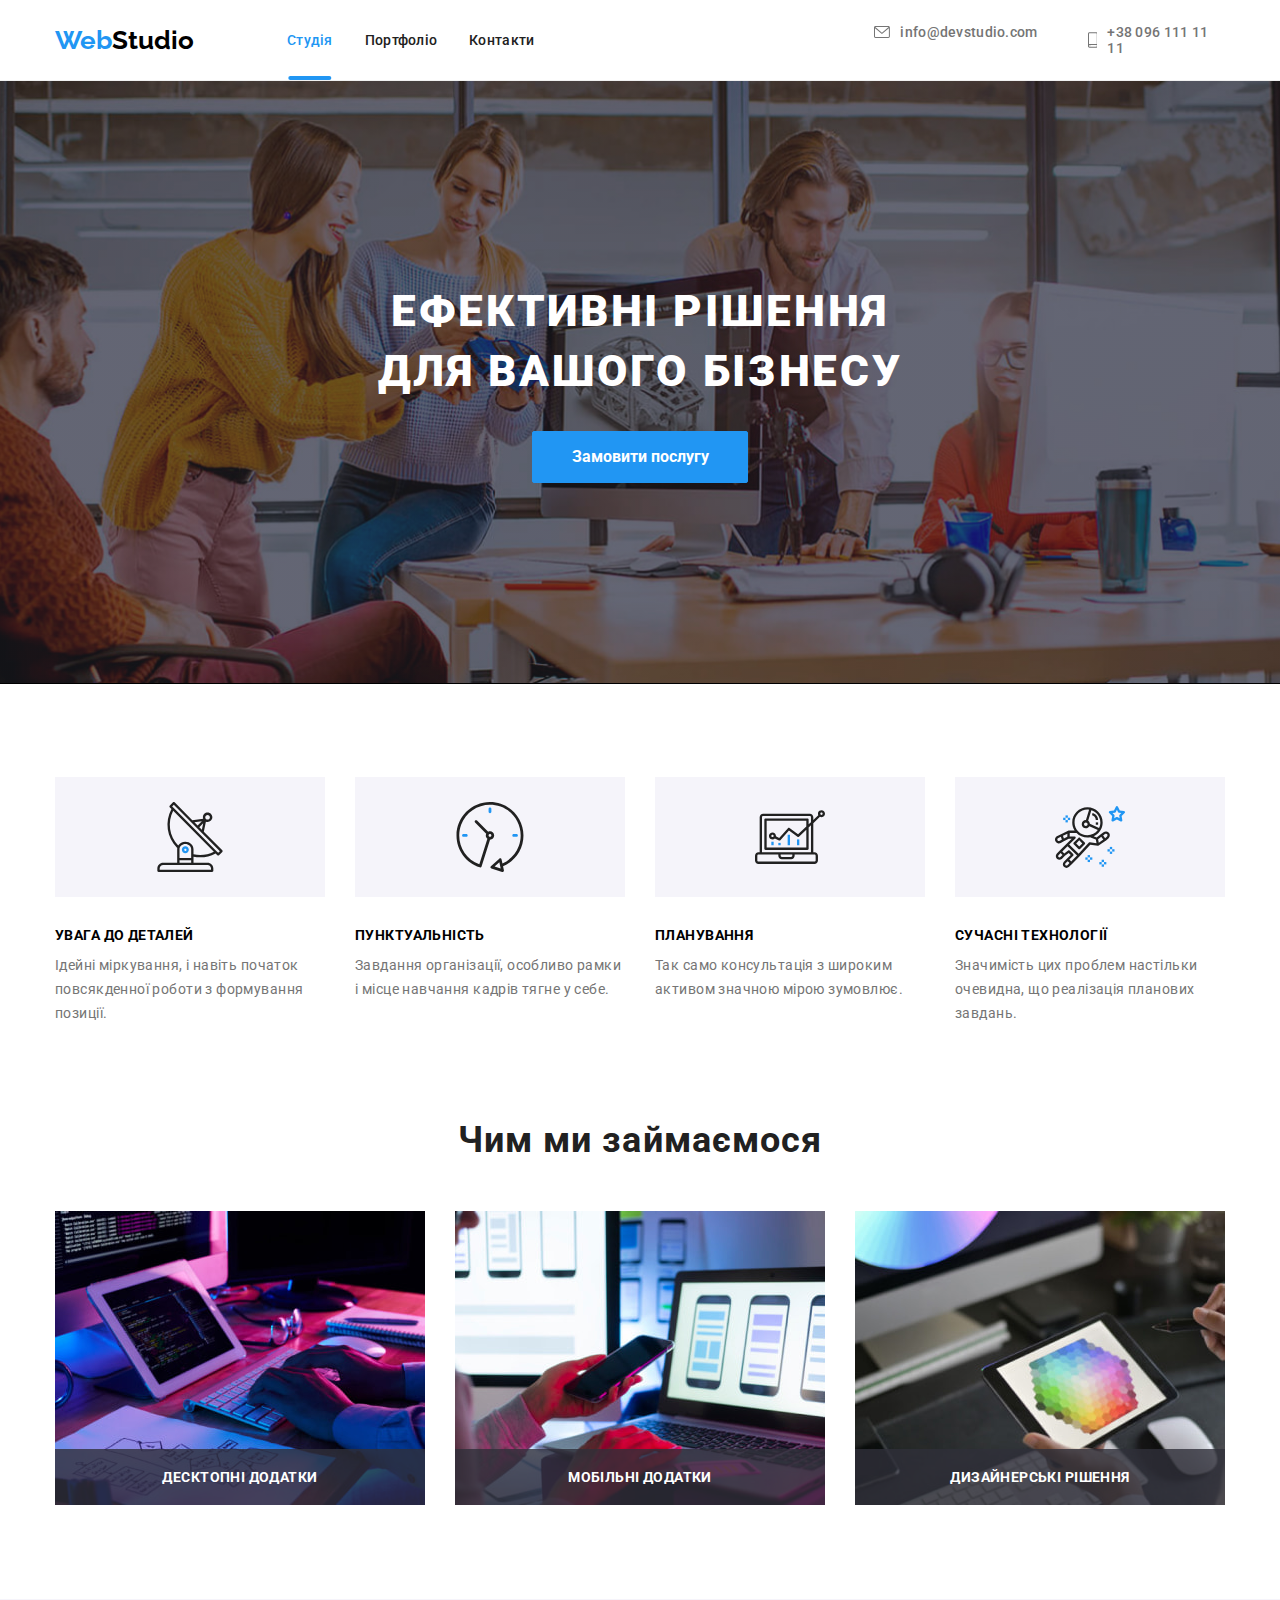
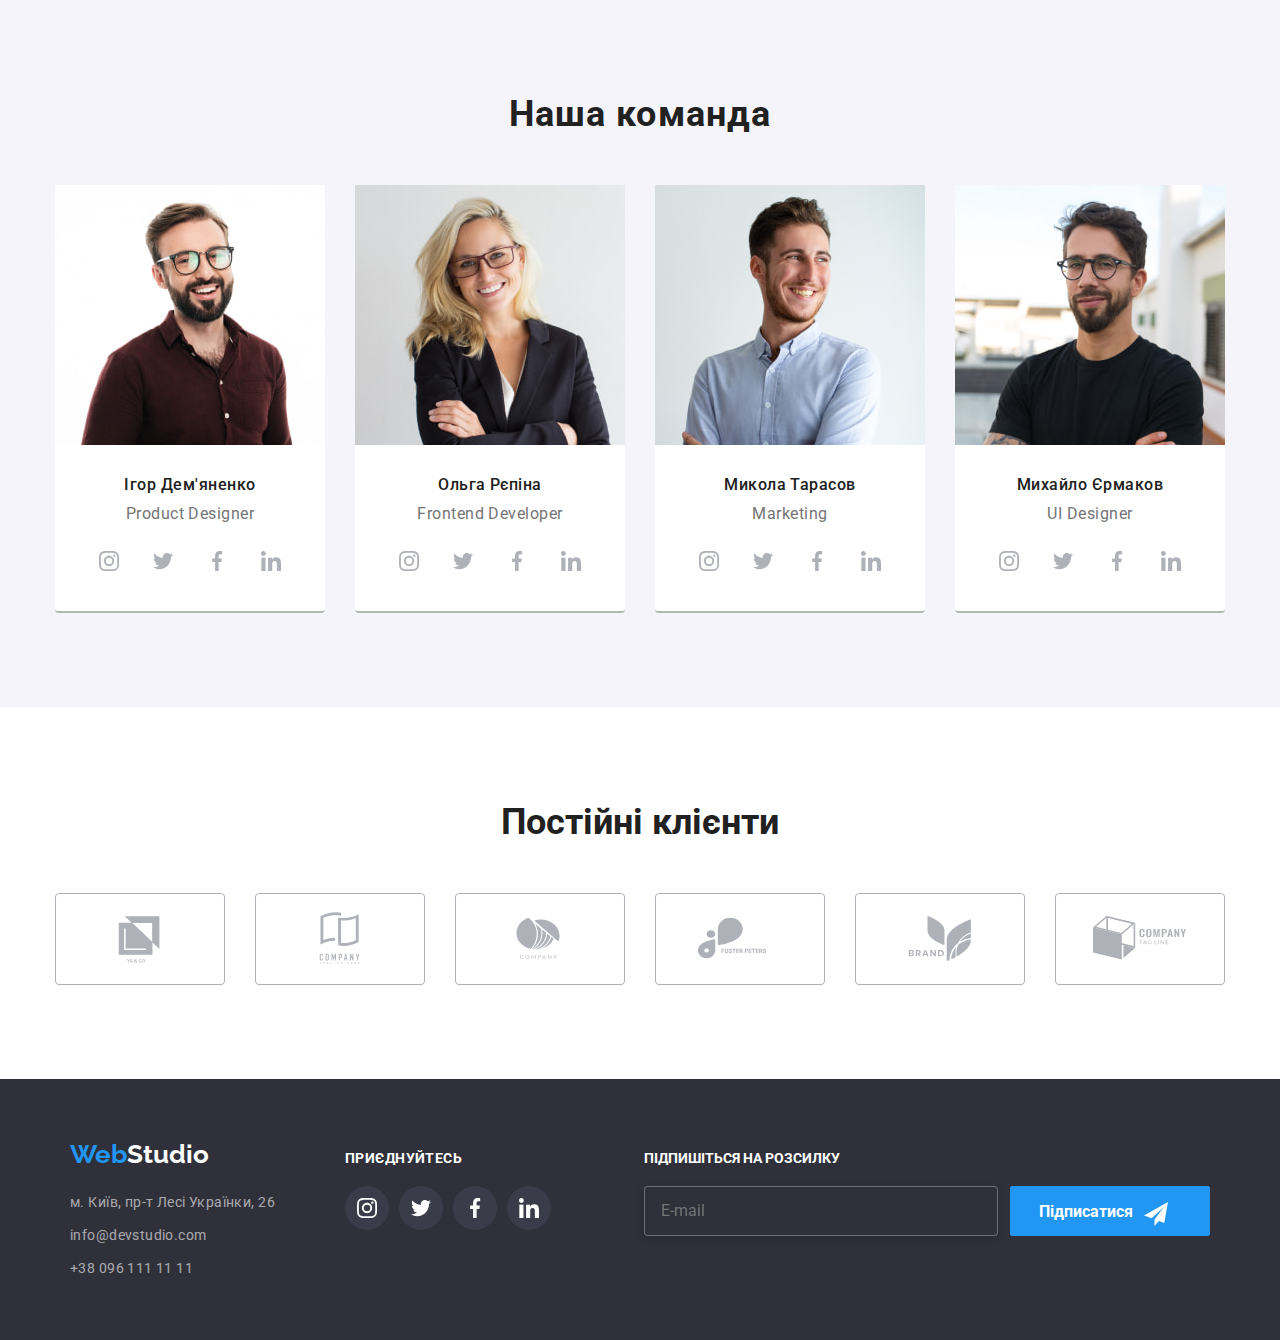
==== index.html @ 839bbcf6 "Initial commit" ====
<!DOCTYPE html>
<html lang="en">

<head>
    <meta charset="UTF-8">
    <meta http-equiv="X-UA-Compatible" content="IE=edge">
    <meta name="viewport" content="width=device-width, initial-scale=1.0">
    <title>WebStudio</title>
    <link rel="preconnect" href="https://fonts.googleapis.com">
    <link rel="preconnect" href="https://fonts.gstatic.com" crossorigin>
    <link
        href="https://fonts.googleapis.com/css2?family=Raleway:wght@700&family=Roboto:wght@400;500;700;900&display=swap"
        rel="stylesheet">
    <link rel="stylesheet" href="https://cdnjs.cloudflare.com/ajax/libs/modern-normalize/1.1.0/modern-normalize.min.css">
    <link rel="stylesheet" href="./css/main.min.css">
</head>

<body>
         <!-------------------------------- Header ---------------------------->
    <header class="section-header">
    <div class="container">
        <nav class="first-nav">
        <!------------------------------Navigation----------------------------------->
            <a href=" " class="logo">Web<span class="logo-header section-header__logo-header">Studio</span></a>
            <button type="button" class="menu-button js-open-menu" aria-expanded="false" aria-controls="menu-container" data-menu-button>
                 <svg width="40" height="40" aria-label="Перемикач мобільного меню">
                    <use class="icon-menu" href="./iconsubscribe.svg#icon-btnmenutel"></use>
                    <use class="icon-cross" href="./iconsubscribe.svg#icon-btnmenutelclose"></use>
                </svg>
            </button>
        
            <div class="menu-container" id="menu-container" data-menu>
                <div class="navigation">
                    <ul class="site-nav list">
                        <li class="site-nav__main-nav"><a href="./index.html"
                                class="site-nav__link site-nav__link--bluelink active">Студія</a></li>
                        <li class="site-nav__main-nav"><a href="./portfolio.html"
                                class="site-nav__link site-nav__link--bluelink">Портфоліо</a></li>
                        <li class="site-nav__main-nav"><a href="   " class="site-nav__link site-nav__link--bluelink">Контакти</a></li>
                    </ul>
                </div>
                    <div class="contacts">
                        <ul class="info-about list">
                            <li class="info-about__main-nav"><a href="mailto:info@devstudio.com"
                                    class="info-about__link info-about__link--bluelink">
                                    <svg class="info-about__info-header" width="16" height="12">
                                        <use href="./images/sprite.svg#icon-envelope-ws"></use>
                                    </svg>
                                    info@devstudio.com</a>
                            </li>
                    
                            <li class="info-about__main-nav"><a href="tel:+380961111111"
                                    class="info-about__link info-about__link--telcolor">
                                    <svg class="info-about__info-icon" width="10" height="16">
                                        <use href="./images/sprite.svg#icon-smartphone-ws"></use>
                                    </svg>
                                    +38 096 111 11 11</a>
                            </li>
                    
                        </ul>
                    
                    </div>
                
        
                <ul class="menu-link list">
                    <li class="menu-link__item">
                        <a class="menu-link__socials">
                            Instagram
                        </a>
                    </li>
                    <li class="menu-link__item">
                        <a class="menu-link__socials">
                            Twitter
                        </a>
                    </li>
                    <li class="menu-link__item">
                        <a class="menu-link__socials">
                            Facebook
                        </a>
                    </li>
                    <li class="menu-link__item">
                        <a class="menu-link__socials">
                            linkedIn
                        </a>
                    </li>
                </ul>

            </div>
    </nav>  
 </div>
 
</header> 
<!------------------------ Hero --------------------->
<main> 
    <section class="hero overlay">
        <div class="container-hero">
            <h1 class="hero__hero-title">Ефективні рішення<br>для вашого бізнесу</h1>
    <button type="button" data-modal-open class="buttonpage hero__buttonpage">Замовити послугу</button>
    </div>
    </section>

   <!-------------------------- Benefits ----------------------->
<section class="benefits-section">
    <div class="container-benefits">
        <h2 class="benefits-section__title">Переваги</h2>
    <ul class="benefits-line list">
        <li class="benefits-line__text-nodestart text-size">
            <div class="benefits-line__description">
         <h3 class="benefits-line__line">Увага до деталей</h3>
        <p class="benefits-line__text-line">Ідейні міркування, і навіть початок повсякденної роботи з формування позиції.</p>
            </div>
        </li>
    
        <li class="benefits-line__text-nodecenter text-size">
            <div class="benefits-line__description"> 
        <h3 class="benefits-line__line">Пунктуальність</h3>
        <p class="benefits-line__text-line">Завдання організації, особливо рамки і місце навчання кадрів тягне у себе.</p>
          </div>
        </li>

        <li class="benefits-line__text-nodemiddle text-size">
            <div class="benefits-line__description">
        <h3 class="benefits-line__line">Планування</h3>
        <p class="benefits-line__text-line">Так само консультація з широким активом значною мірою зумовлює.</p>
        </div>
        </li>

        <li class="benefits-line__text-nodefinish text-size">
            <div class="benefits-line__description">
        <h3 class="benefits-line__line">Сучасні технології</h3>
        <p class="benefits-line__text-line">Значимість цих проблем настільки очевидна, що реалізація планових завдань.</p>
         </div>
        </li>
    </ul> 
 </div>
</section>

<!-------------------------- About work ----------------------->
<section class="section-title">
    <div class="container-project">
        <h2 class="section-title__section-titlework">Чим ми займаємося</h2>
    <ul class="project list">
        <li class="project__photo-work">
            <div class="thumb">
                 <img 
                     srcset="./images/aboutwork/img1sqdesktop-370.jpg 1x,
                             ./images/aboutwork/img1sqdesktop-740.jpg 2x"
                 src="./images/aboutwork/img1sqdesktop-370.jpg" 
                 alt="Руки на клавіатурі" 
                 width="370">
            </div>

            <div class="input-column">
                <p class="input-column__input-text">
                    Десктопні додатки
                </p>
            </div>
        </li>
        <li class="project__photo-work">
            <div class="thumb">
                <img 
                    srcset="./images/aboutwork/img2sqdesktop-370.jpg 1x, ./images/aboutwork/img2sqdesktop-740.jpg 2x"

                src="./images/aboutwork/img2sqdesktop-370.jpg" alt="Телефон в руках" width="370">
            </div>
            <div class="input-column">
                <p class="input-column__input-text">
                    Мобільні додатки
                </p>
            </div>
        </li>
        <li class="project__photo-work">
            <div class="thumb">
             <img 
                 srcset="./images/aboutwork/img3sqdesktop-370.jpg 1x, ./images/aboutwork/img3sqdesktop-740.jpg 2x"

                src="./images/aboutwork/img3sqdesktop-370.jpg" alt="Планшет в руках" width="370">
            </div>
            <div class="input-column">
                <p class="input-column__input-text">
                    Дизайнерські рішення
                </p>
            </div>
        </li>
    </ul>
  </div>
</section>
    <!------------------------------- Our Team  ------------------------>
<section class="ourteam-section">
    <div class="container-ourteam">
        <h2 class="ourteam-section__section-titleabout">Наша команда</h2>
    
    <ul class="employee list">
        <li class="employee__team-border">
            <picture>
               <source media="(min-width: 1200px)"
               srcset="./images/team/imgdesktop1sq_@1x.jpg 1x, ./images/team/imgdesktop1sq_@2x.jpg 2x">

               <source media="(min-width: 768px)"
               srcset="./images/team/imgtablet1sq_@1x.jpg 1x, ./images/team/imgtablet1sq_@2x.jpg 2x">

               <source media="(max-width: 767px)"
               srcset="./images/team/img1sq_@1x.jpg 1x, ./images/team/img1sq_@2x.jpg 2x">

                <img class="employee__photo-team" src="./images/team/img1sq_@1x.jpg" alt="Чоловік в окулярах" width="450" height="460" loading="lazy">
            </picture>
            <div class="employee__group-center"> 
                <h3 class="employee__team-member">Ігор Дем'яненко</h3>
            <p class="employee__work">Product Designer</p>

            <ul class="socials list ">
<li class="socials__socials-item">
    <a class="socials__socials-link socials__socials-link--link" href="https://instagram.com" target="_blank" rel="noopener noreferrer" 
         aria-label="Instagram icon">
            <svg class="socials__socials-icon" width="20" height="20">
             <use href="./images/sprite.svg#icon-instagram"></use> 
         </svg>
    </a>
</li>

<li class="socials__socials-item">
    <a class="socials__socials-link socials__socials-link--link" href="https://twitter.com" target="_blank" rel="noopener noreferrer"
        aria-label="twitter icon">
        <svg class="socials__socials-icon" width="20" height="20">
            <use href="./images/sprite.svg#icon-twitter"></use>
        </svg>
    </a>

    <li class="socials__socials-item">
        <a class="socials__socials-link socials__socials-link--link" href="https://facebook.com" target="_blank" rel="noopener noreferrer"
            aria-label="facebook icon">
            <svg class="socials__socials-icon" width="20" height="20">
                <use href="./images/sprite.svg#icon-facebook"></use>
            </svg>
        </a>
    </li>

        <li class="socials__socials-item">
            <a class="socials__socials-link socials__socials-link--link" href="https://linkedIn.com" target="_blank" rel="noopener noreferrer"
                aria-label="linkedIn icon">
                <svg class="socials__socials-icon" width="20" height="20">
                    <use href="./images/sprite.svg#icon-linkedin"></use>
                </svg>
            </a>
        
        </li>
            </ul>

        </div>

        
 </li>
    
        <li class="employee__team-border">
            <picture>
                <source media="(min-width: 1200px)" srcset="./images/team/imgdesktop2sq_@1x.jpg 1x, ./images/team/imgdesktop2sq_@2x.jpg 2x">
            
                <source media="(min-width: 768px)" srcset="./images/team/imgtablet2sq_@1x.jpg 1x, ./images/team/imgtablet2sq_@2x.jpg 2x">
                
                <source media="(max-width: 767px)" srcset="./images/team/img2sq_@1x.jpg 1x, ./images/team/img2sq_@2x.jpg 2x">

            <img class="employee__photo-team" src="./images/team/img2sq_@1x.jpg" alt="Жінка" width="450" height="460" loading="lazy">

            </picture>
            <div class="employee__group-center"> 
                <h3 class="employee__team-member">Ольга Рєпіна</h3>
            <p class="employee__work">Frontend Developer</p>
        <ul class="socials list ">
    <li class="socials__socials-item">
        <a class="socials__socials-link socials__socials-link--link" href="https://instagram.com" target="_blank" rel="noopener noreferrer"
            aria-label="Instagram icon">
                
            <svg class="socials__socials-icon" width="20" height="20">
                <use href="./images/sprite.svg#icon-instagram"></use>
            </svg>
        </a>
    </li>

    <li class="socials__socials-item">
        <a class="socials__socials-link socials__socials-link--link" href="https://twitter.com" target="_blank" rel="noopener noreferrer"
            aria-label="twitter icon">
            <svg class="socials__socials-icon" width="20" height="20">
                <use href="./images/sprite.svg#icon-twitter"></use>
            </svg>
        </a>

    <li class="socials__socials-item">
        <a class="socials__socials-link socials__socials-link--link" href="https://facebook.com" target="_blank" rel="noopener noreferrer"
            aria-label="facebook icon">
            <svg class="socials__socials-icon" width="20" height="20">
                <use href="./images/sprite.svg#icon-facebook"></use>
            </svg>
        </a>

    <li class="socials__socials-item">
        <a class="socials__socials-link socials__socials-link--link" href="https://linkedIn.com" target="_blank" rel="noopener noreferrer"
            aria-label="linkedIn icon">
            <svg class="socials__socials-icon" width="20" height="20">
                <use href="./images/sprite.svg#icon-linkedin"></use>
            </svg>
        </a>

    </li>
</ul>
</div>
</li>

        <li class="employee__team-border">
            <picture>
            <source media="(min-width: 1200px)"
                srcset="./images/team/imgdesktop3sq_@1x.jpg 1x, ./images/team/imgdesktop3sq_@2x.jpg 2x">
            
            <source media="(min-width: 768px)" srcset="./images/team/imgtablet3sq_@1x.jpg 1x, ./images/team/imgtablet3sq_@2x.jpg 2x">
            
            <source media="(max-width: 767px)" srcset="./images/team/imgphone3sq_@1x.jpg 1x, ./images/team/imgphone3sq_@2x.jpg 2x">

            <img class="employee__photo-team" src="./images/team/imgphone3sq_@1x.jpg" alt="Хлопець в світлій сорочці" width="450" height="460" loading="lazy">

            </picture>
            <div class="employee__group-center">
                <h3 class="employee__team-member">Микола Тарасов</h3>
            <p class="employee__work">Marketing</p>
<ul class="socials list ">
    <li class="socials__socials-item">
        <a class="socials__socials-link socials__socials-link--link" href="https://instagram.com" target="_blank" rel="noopener noreferrer"
            aria-label="Instagram icon">

            <svg class="socials__socials-icon" width="20" height="20">
                <use href="./images/sprite.svg#icon-instagram"></use>
            </svg>
        </a>
    </li>

    <li class="socials__socials-item">
        <a class="socials__socials-link socials__socials-link--link" href="https://twitter.com" target="_blank" rel="noopener noreferrer"
            aria-label="twitter icon">
            <svg class="socials__socials-icon" width="20" height="20">
                <use href="./images/sprite.svg#icon-twitter"></use>
            </svg>
        </a>

    <li class="socials__socials-item">
        <a class="socials__socials-link socials__socials-link--link" href="https://facebook.com" target="_blank" rel="noopener noreferrer"
            aria-label="facebook icon">
            <svg class="socials__socials-icon" width="20" height="20">
                <use href="./images/sprite.svg#icon-facebook"></use>
            </svg>
        </a>

    <li class="socials__socials-item">
        <a class="socials__socials-link socials__socials-link--link" href="https://linkedIn.com" target="_blank" rel="noopener noreferrer"
            aria-label="linkedIn icon">
            <svg class="socials__socials-icon" width="20" height="20">
                <use href="./images/sprite.svg#icon-linkedin"></use>
            </svg>
        </a>

    </li>
</ul>

</div>
        </li>

           <li class="employee__team-border">
            <picture>
            <source media="(min-width: 1200px)"
                srcset="./images/team/imgdesktop4sq_@1x.jpg 1x, ./images/team/imgdesktop4sq_@2x.jpg 2x">
            
            <source media="(min-width: 768px)" srcset="./images/team/imgtablet4sq_@1x.jpg 1x, ./images/team/imgtablet4sq_@2x.jpg 2x">
            
            <source media="(max-width: 767px)" srcset="./images/team/img4phonesq_@1x.jpg 1x, ./images/team/img4phonesq_@2x.jpg 2x">


                <img class="employee__photo-team" src="./images/team/img4phonesq_@1x.jpg" alt="Чоловік в окулярах" width="450" height="460" loading="lazy">

            </picture>
            <div class="employee__group-center">
                <h3 class="employee__team-member">Михайло Єрмаков</h3>
            <p class="employee__work last">UI Designer</p>
<ul class="socials list ">
    <li class="socials__socials-item">
        <a class="socials__socials-link socials__socials-link--link" href="https://instagram.com" target="_blank" rel="noopener noreferrer"
            aria-label="Instagram icon">

            <svg class="socials__socials-icon" width="20" height="20">
                <use href="./images/sprite.svg#icon-instagram"></use>
            </svg>
        </a>
    </li>

    <li class="socials__socials-item">
        <a class="socials__socials-link socials__socials-link--link" href="https://twitter.com" target="_blank" rel="noopener noreferrer"
            aria-label="twitter icon">
            <svg class="socials__socials-icon" width="20" height="20">
                <use href="./images/sprite.svg#icon-twitter"></use>
            </svg>
        </a>

    <li class="socials__socials-item">
        <a class="socials__socials-link socials__socials-link--link" href="https://facebook.com" target="_blank" rel="noopener noreferrer"
            aria-label="facebook icon">
            <svg class="socials__socials-icon" width="20" height="20">
                <use href="./images/sprite.svg#icon-facebook"></use>
            </svg>
        </a>

    <li class="socials__socials-item">
        <a class="socials__socials-link socials__socials-link--link" href="https://linkedIn.com" target="_blank" rel="noopener noreferrer"
            aria-label="linkedIn icon">
            <svg class="socials__socials-icon" width="20" height="20">
                <use href="./images/sprite.svg#icon-linkedin"></use>
            </svg>
        </a>

    </li>
</ul>

</div>
        </li>
    
    </ul>  
</div>
</section>
  <!----------------------------------- Clients ------------------------------------>

<section class="clients-section">
    <div class="container-clients">
        <h2 class="clients-section__customers">Постійні клієнти</h2>
    <ul class="regularclients-list list">
<li class="regularclients-list__number-client">
    <a class="regularclients-list__clients-link regularclients-list__clients-link--link">
        <svg class="regularclients-list__client-icon" width="106" height="60">
            <use href="./images/spritenew.svg#icon-client1"></use>
        </svg>
    </a>
</li>
<li class="regularclients-list__number-client"> 
    <a class="regularclients-list__clients-link regularclients-list__clients-link--link">
        <svg class="regularclients-list__client-icon" width="106" height="60">
            <use href="./images/spritenew.svg#icon-client2"></use>
        </svg>
    </a>
</li>
<li class="regularclients-list__number-client">
    <a class="regularclients-list__clients-link regularclients-list__clients-link--link">
        <svg class="regularclients-list__client-icon" width="106" height="60">
            <use href="./images/spritenew.svg#icon-client3"></use>
        </svg>
    </a>
</li>
<li class="regularclients-list__number-client">
    <a class="regularclients-list__clients-link regularclients-list__clients-link--link">
        <svg class="regularclients-list__client-icon" width="106" height="60">
            <use href="./images/spritenew.svg#icon-client4"></use>
        </svg>
    </a>
</li>
<li class="regularclients-list__number-client">
    <a class="regularclients-list__clients-link regularclients-list__clients-link--link">
        <svg class="regularclients-list__client-icon" width="106" height="60">
            <use href="./images/spritenew.svg#icon-client5"></use>
        </svg>
    </a>
</li>
<li class="regularclients-list__number-client">
    <a class="regularclients-list__clients-link regularclients-list__clients-link--link">
        <svg class="regularclients-list__client-icon" width="106" height="60">
            <use href="./images/spritenew.svg#icon-client6"></use>
        </svg>
    </a>
</li>
</ul>
    </div>
</section>
</main>
    <!------------------------------ Footer ----------------------------->
<footer class="section-number">
    <div class="container-footer">
            <div class="container-baseline">
                <div class="first-column">
                    <a href=" " class="logo section-number__logo">Web<span
                            class="logo-header section-number__logo-header">Studio</span></a>
            
                    <ul class="footer-info list">
                        <li class="footer-info__contacts">
                            <a href="https://goo.gl/maps/D6A7sHCN8AQHzFbF9"
                                class="footer-info__element footer-info__element--white">м.
                                Київ, пр-т Лесі Українки, 26</a>
                        </li>
                        <li class="footer-info__contacts">
                            <a href="mailto:info@devstudio.com"
                                class="footer-info__element footer-info__element--white">info@devstudio.com</a>
                        </li>
                        <li class="footer-info__contacts">
                            <a href="tel:+380961111111" class="footer-info__element footer-info__element--white">+38 096 111 11
                                11</a>
                        </li>
                    </ul>
                </div>
            
                <div class="jointoday">
                    <h2 class="section-number__jointoday-title">Приєднуйтесь</h2>
                    <ul class="socialsgroup list ">
                        <li class="socialsgroup__social-number">
                            <a class="socialsgroup__connect-link socialsgroup__connect-link--blue" href="https://instagram.com"
                                target="_blank" rel="noopener noreferrer" aria-label="Instagram icon">
            
                                <svg class="socialsgroup__socials-icon" width="20" height="20">
                                    <use href="./images/sprite.svg#icon-instagram"></use>
                                </svg>
                            </a>
                        </li>
            
                        <li class="socialsgroup__social-number">
                            <a class="socialsgroup__connect-link socialsgroup__connect-link--blue" href="https://twitter.com"
                                target="_blank" rel="noopener noreferrer" aria-label="twitter icon">
                                <svg class="socialsgroup__socials-icon" width="20" height="20">
                                    <use href="./images/sprite.svg#icon-twitter"></use>
                                </svg>
                            </a>
                        <li class="socialsgroup__social-number">
                            <a class="socialsgroup__connect-link socialsgroup__connect-link--blue" href="https://facebook.com"
                                target="_blank" rel="noopener noreferrer" aria-label="facebook icon">
                                <svg class="socialsgroup__socials-icon" width="20" height="20">
                                    <use href="./images/sprite.svg#icon-facebook"></use>
                                </svg>
                            </a>
            
                        <li class="socialsgroup__social-number">
                            <a class="socialsgroup__connect-link socialsgroup__connect-link--blue" href="https://linkedIn.com"
                                target="_blank" rel="noopener noreferrer" aria-label="linkedIn icon">
                                <svg class="socialsgroup__socials-icon" width="20" height="20">
                                    <use href="./images/sprite.svg#icon-linkedin"></use>
                                </svg>
                            </a>
            
                        </li>
                    </ul>
                </div>
            
            </div>
            
            <div class="follow">
                <label class="section-number__subscribe" for="subscribe_email">Підпишіться на розсилку</label>
                <form class="main-line">
                    <input class="section-number__subscribe-info section-number__subscribe-info--blueborder" type="email"
                        name="email" id="subscribe_email" placeholder="E-mail">
                    <button class="btn-subscribe" type="submit">Підписатися
                        <svg class="section-number__subscribe-icon" width="24" height="24">
                            <use href="./images/sprite.svg#icon-iconsend"></use>
                        </svg>
                    </button>

                </form>
            
            </div>

    </div>


</footer>

<!---------------------------- Modal window -------------------------->


 <div class="backdrop is-hidden" data-modal>
    <div class="modal">
     <button data-modal-close class="btn-close btn-close--blue">
        <svg class="backdrop__modal-icon" width="18" height="18">
            <use href="./images/sprite.svg#icon-buttonclose"></use>
        </svg>
    </button>
            <b class="backdrop__information-title">Залиште свої дані, ми вам передзвонимо</b>
        <form class="form">
        
            <div class="form-field">
                <label class="backdrop__datalist" for="user_name">Ім'я</label>
                <span class="basegroup">
                    <input class="backdrop__baseword backdrop__baseword--blue" type="text" name="name" id="user_name" placeholder=" " >
                    <svg class="backdrop__modalname backdrop__modalname--blue" width="18" height="18">
                        <use href="./images/sprite.svg#icon-person"></use>
                    </svg>
                </span>
            </div>
            
            <div class="form-field">
            <label class="backdrop__datalist" for="user_number">Телефон</label>
            <span class="basegroup">
                <input class="backdrop__baseword backdrop__baseword--blue" type="tel" name="phone_number" id="user_number"
                    placeholder=" " >
                <svg class="backdrop__modalnumber backdrop__modalnumber--blue" width="18" height="18">
                    <use href="./images/sprite.svg#icon-phone"></use>
                </svg>
            </span>
           </div>

            
           <div class="form-field">
            <label class="backdrop__datalist" for="user_email">Пошта</label>
            <span class="basegroup">
                <input class="backdrop__baseword backdrop__baseword--blue" type="email" name="email" id="user_email" placeholder=" ">
                <svg class="backdrop__modalemail backdrop__modalemail--blue" width="18" height="18">
                    <use href="./images/sprite.svg#icon-emailicon"></use>
                </svg>
            </span>
           </div>

            
        <div class="form-field">
            <label class="backdrop__datalist" for="user_comment">Коментар</label>
            <span class="basegroup">
                <textarea class="backdrop__basearea backdrop__basearea--blue" name="feedback" rows="5" id="user_comment"
                    placeholder="Введіть текст"></textarea>
            </span>
        </div>
            
        </form>
             <label class="backdrop__confirm">

                <span class="form-group">
                   <input class="backdrop__baseconsent" type="checkbox" name="choose" value="confirmation">
                    <svg class="backdrop__consent-icon backdrop__consent-icon--check" width="16" height="16">
                        <use href="./images/sprite.svg#icon-iconcheckbox"></use>
                    </svg>
                    <span class="backdrop__contract">
                        Погоджуюсь з розсилкою та приймаю
                        <a class="backdrop__agreement" href="">Умови договору</a>
                    </span>
                </span>
                </label>
                <button type="submit" class="buttonpage backdrop__buttonpage">Відправити</button>

    </div>
</div>

<script src="./js/mobile-menu.js"></script>
<script src="./js/modal.js"></script>
</body>
</html>
---- css/main.min.css ----
:root{--primary-text-color: #212121;--ptext-color: #757575;--accent-color: #2196F3;--logofirst-color: #000000;--button-color: #FFFFFF;--buttonbg-color: #2196F3;--herobg-color: #2F303A;--footerbg-color: #2F303A}body{background-color:#fff;font-family:"Roboto",sans-serif}body.modal-open{overflow:hidden}h1,h2,h3,h4,h5,p{margin:0px}ul{margin:0px;padding-left:0px}img{display:block;width:100%;height:auto}.container,.container-footer,.container-clients,.container-ourteam,.container-project,.container-benefits,.container-hero{margin-left:auto;margin-right:auto;padding-left:15px;padding-right:15px}@media screen and (min-width: 480px){.container,.container-footer,.container-clients,.container-ourteam,.container-project,.container-benefits,.container-hero{width:448px}}@media screen and (min-width: 768px){.container,.container-footer,.container-clients,.container-ourteam,.container-project,.container-benefits,.container-hero{width:768px}}@media screen and (min-width: 1200px){.container,.container-footer,.container-clients,.container-ourteam,.container-project,.container-benefits,.container-hero{width:1200px}}.ourteam-section,.benefits-section{padding-top:60px;padding-bottom:60px}@media screen and (min-width: 768px){.ourteam-section,.benefits-section{padding-top:60px;padding-bottom:60px}}@media screen and (min-width: 1200px){.ourteam-section,.benefits-section{padding-top:94px;padding-bottom:94px}}.logo{color:var(--accent-color);font-family:"Raleway",sans-serif;font-style:normal;font-weight:700;font-size:26px;line-height:1.1923076923;initial-letter:.03em;text-decoration:none}.section-number__logo{margin-bottom:20px}.section-header__logo-header{color:var(--logofirst-color);font-weight:700}.section-number__logo-header{color:var(--button-color)}.container,.container-footer,.container-clients,.container-ourteam,.container-project,.container-benefits,.container-hero{margin-left:auto;margin-right:auto;padding-left:15px;padding-right:15px}.section-header{border-bottom:1px solid #f1f1f1;position:relative}.list{list-style:none;padding:0%;margin:0%}.first-nav{display:-webkit-box;display:-ms-flexbox;display:flex;-webkit-box-align:center;-ms-flex-align:center;align-items:center}@media screen and (min-width: 480px){.first-nav{height:60px;-webkit-box-align:center;-ms-flex-align:center;align-items:center}}@media screen and (min-width: 768px){.first-nav{height:80px;display:-webkit-box;display:-ms-flexbox;display:flex}}@media screen and (min-width: 1200px){.first-nav{height:80px}}.menu-button{min-height:40px;min-width:40px;display:-webkit-box;display:-ms-flexbox;display:flex;-webkit-box-align:center;-ms-flex-align:center;align-items:center;-webkit-box-pack:center;-ms-flex-pack:center;justify-content:center;margin:0;padding:0;background-color:rgba(0,0,0,0);cursor:pointer;border:rgba(0,0,0,0);outline:0}@media screen and (min-width: 768px){.menu-button{display:none}}@media screen and (max-width: 767px){.menu-button{margin-left:auto}}.menu-button .icon-cross{display:none}.menu-button.is-open .icon-cross{display:block}.menu-button.is-open .icon-menu{display:none}.menu-container{display:none;background-color:var(--button-color);font-size:34px;padding:48px 40px;z-index:2000}@media screen and (max-width: 767px){.menu-container.is-open{display:-webkit-box;display:-ms-flexbox;display:flex;-webkit-box-orient:vertical;-webkit-box-direction:normal;-ms-flex-direction:column;flex-direction:column}}@media screen and (min-width: 768px){.menu-container{display:-webkit-box;display:-ms-flexbox;display:flex;padding:0;-webkit-box-pack:justify;-ms-flex-pack:justify;justify-content:space-between}}@media screen and (max-width: 767px){.menu-container{position:absolute;top:100%;left:0;width:100%;height:90vh}}@media screen and (min-width: 1200px){.menu-container{display:-webkit-box;display:-ms-flexbox;display:flex;-webkit-box-pack:justify;-ms-flex-pack:justify;justify-content:space-between}}@media screen and (max-width: 767px){.navigation{display:-webkit-box;display:-ms-flexbox;display:flex}}@media screen and (min-width: 768px){.first-nav .logo{display:-webkit-box;display:-ms-flexbox;display:flex;-ms-flex-item-align:center;align-self:center;-webkit-box-pack:start;-ms-flex-pack:start;justify-content:flex-start;margin-right:93px}}@media screen and (max-width: 767px){.contacts{display:-webkit-box;display:-ms-flexbox;display:flex;margin-top:auto}}@media screen and (max-width: 1200px){.contacts{display:-webkit-box;display:-ms-flexbox;display:flex;-webkit-box-align:center;-ms-flex-align:center;align-items:center}}@media screen and (min-width: 1200px){.contacts{display:-webkit-box;display:-ms-flexbox;display:flex;-webkit-box-align:center;-ms-flex-align:center;align-items:center;margin-left:auto;margin-right:auto}}@media screen and (min-width: 768px){.site-nav{display:-webkit-box;display:-ms-flexbox;display:flex;margin-right:96px}}@media screen and (min-width: 1200px){.site-nav{display:-webkit-box;display:-ms-flexbox;display:flex;margin-right:308px}}@media screen and (max-width: 767px){.site-nav,.info-about{display:block}}@media screen and (min-width: 768px){.site-nav,.info-about{display:-webkit-box;display:-ms-flexbox;display:flex}}.site-nav .site-nav__link,.info-about .info-about__link{display:-webkit-box;display:-ms-flexbox;display:flex;-webkit-box-align:center;-ms-flex-align:center;align-items:center;-webkit-box-pack:center;-ms-flex-pack:center;justify-content:center}@media screen and (max-width: 767px){.site-nav__main-nav{margin-bottom:32px}}@media screen and (min-width: 768px){.site-nav__main-nav{margin-right:32px}}.info-about{margin-left:auto;margin-right:0px}@media screen and (max-width: 767px){.info-about{display:block;margin-left:0px;margin-bottom:64px}}@media screen and (min-width: 768px){.info-about{display:block;margin-left:auto}}@media screen and (min-width: 1200px){.info-about{display:-webkit-box;display:-ms-flexbox;display:flex}}.link{display:-webkit-box;display:-ms-flexbox;display:flex;-webkit-box-align:center;-ms-flex-align:center;align-items:center}.site-nav .site-nav__link{-webkit-transition-property:color;transition-property:color;-webkit-transition-duration:250ms;transition-duration:250ms;-webkit-transition-timing-function:cubic-bezier(0.4, 0, 0.2, 1);transition-timing-function:cubic-bezier(0.4, 0, 0.2, 1);color:var(--primary-text-color);font-family:"Roboto" sans-serif;display:block;padding-top:32px;padding-bottom:32px;text-decoration:none;text-transform:none;margin-bottom:0;margin-top:0;font-weight:500;font-size:14px;line-height:1.1428571429;letter-spacing:.02em}@media screen and (max-width: 767px){.site-nav .site-nav__link{padding-top:0px;padding-bottom:0px;font-weight:500;font-size:40px;line-height:1.175;color:var(--primary-text-color)}}.info-about .info-about__link{-webkit-transition-property:color;transition-property:color;-webkit-transition-duration:250ms;transition-duration:250ms;-webkit-transition-timing-function:cubic-bezier(0.4, 0, 0.2, 1);transition-timing-function:cubic-bezier(0.4, 0, 0.2, 1);color:var(--primary-text-color);font-family:"Roboto" sans-serif;display:block;padding-top:32px;padding-bottom:32px;text-decoration:none;text-transform:none;margin-bottom:0;margin-top:0;font-weight:500;font-size:14px;line-height:1.1428571429;letter-spacing:.02em}@media screen and (max-width: 767px){.info-about .info-about__link{padding-top:0px;padding-bottom:0px;font-size:24px;line-height:1.1666666667;color:var(--ptext-color)}}@media screen and (min-width: 768px){.info-about .info-about__link{padding-top:0px;padding-bottom:0px}}.info-about .info-about__link{color:var(--ptext-color);display:-webkit-box;display:-ms-flexbox;display:flex;-webkit-box-align:center;-ms-flex-align:center;align-items:center}.site-nav__link--bluelink:hover,.site-nav__link--bluelink:focus,.info-about__link--bluelink:hover,.info-about__link--bluelink:focus,.info-about__link--telcolor:hover,.info-about__link--telcolor:focus{color:var(--accent-color)}@media screen and (max-width: 767px){.info-about__link--telcolor{color:var(--accent-color)}}.info-about__main-nav{display:-webkit-box;display:-ms-flexbox;display:flex;-webkit-box-align:baseline;-ms-flex-align:baseline;align-items:baseline;-ms-flex-wrap:nowrap;flex-wrap:nowrap}@media screen and (min-width: 768px){.info-about__main-nav:not(:last-child){margin-bottom:10px}}@media screen and (min-width: 1200px){.info-about__main-nav:not(:last-child){margin-right:50px;margin-bottom:0px}}@media screen and (max-width: 767px){.info-about__main-nav:not(:last-child){margin-bottom:32px}}.info-about__info-icon,.info-about__info-header{display:inline-block;fill:currentColor}@media screen and (max-width: 767px){.info-about__info-icon,.info-about__info-header{display:none}}.info-about__info-header{margin-right:10px}.info-about__info-icon{margin-right:10px}@media screen and (min-width: 768px){.site-nav .active{position:relative}}.site-nav .active{color:var(--accent-color);background-color:var(--button-color)}.site-nav .active::after{content:"";position:absolute;left:50%;bottom:0;-webkit-transform:translateX(-50%) scaleX(0.3);transform:translateX(-50%) scaleX(0.3);display:block;width:95%;height:4px;border-radius:2px;background-color:var(--accent-color);opacity:0}@media screen and (max-width: 767px){.site-nav .active::after{display:none}}.site-nav .active::after{-webkit-transform:translateX(-50%) scaleX(1);transform:translateX(-50%) scaleX(1);opacity:1}.menu-link{display:-webkit-box;display:-ms-flexbox;display:flex;font-family:"Roboto";font-style:normal;font-weight:500;font-size:18px;line-height:1.2222222222;letter-spacing:.02em;color:var(--accent-color)}@media screen and (max-width: 767px){.menu-link{display:-webkit-box;display:-ms-flexbox;display:flex}}@media screen and (min-width: 768px){.menu-link{display:none}}.menu-link__socials{margin-right:20px}.menu-link__item:not(:last-child){margin-right:20px;border-right:2px solid rgba(33,33,33,.2)}.container-hero{text-align:center;-webkit-box-align:center;-ms-flex-align:center;align-items:center;-webkit-box-pack:center;-ms-flex-pack:center;justify-content:center}.overlay{max-width:1600px;margin-left:auto;margin-right:auto;outline:1px solid #000;background-repeat:no-repeat;background-position:center;background-size:cover;background-image:-webkit-gradient(linear, left top, right top, from(rgba(47, 48, 58, 0.4)), to(rgba(47, 48, 58, 0.4))),url(../images/hero/img_sqphone@1x.jpg);background-image:linear-gradient(to right, rgba(47, 48, 58, 0.4), rgba(47, 48, 58, 0.4)),url(../images/hero/img_sqphone@1x.jpg)}@media(min-device-pixel-ratio: 2),(-webkit-min-device-pixel-ratio: 2),(min-resolution: 192dpi),(min-resolution: 2dppx){.overlay{background-image:-webkit-gradient(linear, left top, right top, from(rgba(47, 48, 58, 0.4)), to(rgba(47, 48, 58, 0.4))),url(../images/hero/img_sgphone@2x.jpg);background-image:linear-gradient(to right, rgba(47, 48, 58, 0.4), rgba(47, 48, 58, 0.4)),url(../images/hero/img_sgphone@2x.jpg)}}@media screen and (min-width: 481px){.overlay{background-image:-webkit-gradient(linear, left top, right top, from(rgba(47, 48, 58, 0.4)), to(rgba(47, 48, 58, 0.4))),url(../images/hero/img_sqtablet@1x.jpg);background-image:linear-gradient(to right, rgba(47, 48, 58, 0.4), rgba(47, 48, 58, 0.4)),url(../images/hero/img_sqtablet@1x.jpg)}}@media screen and (min-width: 481px)and (min-device-pixel-ratio: 2),screen and (min-width: 481px)and (-webkit-min-device-pixel-ratio: 2),screen and (min-width: 481px)and (min-resolution: 192dpi),screen and (min-width: 481px)and (min-resolution: 2dppx){.overlay{background-image:-webkit-gradient(linear, left top, right top, from(rgba(47, 48, 58, 0.4)), to(rgba(47, 48, 58, 0.4))),url(../images/hero/img_sqtablet@2x.jpg);background-image:linear-gradient(to right, rgba(47, 48, 58, 0.4), rgba(47, 48, 58, 0.4)),url(../images/hero/img_sqtablet@2x.jpg)}}@media screen and (min-width: 769px){.overlay{background-image:-webkit-gradient(linear, left top, right top, from(rgba(47, 48, 58, 0.4)), to(rgba(47, 48, 58, 0.4))),url(../images/hero/Img_sqdesktop@1x.jpg);background-image:linear-gradient(to right, rgba(47, 48, 58, 0.4), rgba(47, 48, 58, 0.4)),url(../images/hero/Img_sqdesktop@1x.jpg)}}@media screen and (min-width: 769px)and (min-device-pixel-ratio: 2),screen and (min-width: 769px)and (-webkit-min-device-pixel-ratio: 2),screen and (min-width: 769px)and (min-resolution: 192dpi),screen and (min-width: 769px)and (min-resolution: 2dppx){.overlay{background-image:-webkit-gradient(linear, left top, right top, from(rgba(47, 48, 58, 0.4)), to(rgba(47, 48, 58, 0.4))),url(../images/hero/Img_sqdesktop@2x.jpg);background-image:linear-gradient(to right, rgba(47, 48, 58, 0.4), rgba(47, 48, 58, 0.4)),url(../images/hero/Img_sqdesktop@2x.jpg)}}.hero{padding-top:118px;padding-bottom:118px;text-align:center;-webkit-box-align:center;-ms-flex-align:center;align-items:center;-webkit-box-pack:center;-ms-flex-pack:center;justify-content:center;background-color:var(--herobg-color)}@media screen and (min-width: 768px){.hero{padding-top:118px;padding-bottom:118px}}@media screen and (min-width: 1200px){.hero{padding-top:200px;padding-bottom:200px}}.hero__hero-title{margin-bottom:30px;color:var(--button-color);font-weight:900;font-size:26px;line-height:1.6153846154;letter-spacing:.06em;text-transform:uppercase;color:var(--button-color)}@media screen and (min-width: 1200px){.hero__hero-title{font-weight:900;font-size:44px;line-height:1.3636363636;letter-spacing:.06em}}.buttonpage,.backdrop__buttonpage,.hero__buttonpage{color:var(--button-color);background-color:var(--accent-color);font-weight:700;display:inline-block;font-size:16px;line-height:1.875;text-align:center;padding-top:10px;padding-bottom:10px;border:1px solid var(--accent-color);border-radius:2px;cursor:pointer}.hero__buttonpage{min-width:216px;padding-left:32px;padding-right:32px}.container-benefits{min-width:480px}@media screen and (min-width: 1200px){.benefits-section{padding-top:94px;padding-bottom:94px}}.benefits-line__description{-ms-flex-line-pack:start;align-content:flex-start;-ms-flex-item-align:baseline;align-self:baseline;width:450px}@media screen and (min-width: 768px){.benefits-line__description{width:354px;height:48px}}@media screen and (min-width: 1200px){.benefits-line__description{width:270px;height:72px}}.benefits-line__line{-ms-flex-item-align:baseline;align-self:baseline;color:var(--logofirst-color);font-weight:700;margin-bottom:10px;font-family:"Roboto",sans-serif;font-size:14px;line-height:1.1428571429;letter-spacing:.03em;text-transform:uppercase}@media screen and (max-width: 767px){.benefits-line__line{text-align:center}}.benefits-line__text-line{font-family:"Roboto";font-weight:400;font-size:14px;line-height:1.7142857143;letter-spacing:.03em}.benefits-section__title{content-visibility:hidden}.container-benefits .benefits-line{display:block;list-style:none;color:var(--ptext-color)}@media screen and (min-width: 768px){.container-benefits .benefits-line{display:-webkit-box;display:-ms-flexbox;display:flex;-ms-flex-wrap:wrap;flex-wrap:wrap;margin:-15px}}@media screen and (min-width: 1200px){.container-benefits .benefits-line{display:-webkit-box;display:-ms-flexbox;display:flex;-ms-flex-item-align:end;align-self:flex-end}}.benefits-line__text-nodestart,.benefits-line__text-nodecenter,.benefits-line__text-nodemiddle,.benefits-line__text-nodefinish{-webkit-box-align:center;-ms-flex-align:center;align-items:center}@media screen and (max-width: 767px){.benefits-line__text-nodestart,.benefits-line__text-nodecenter,.benefits-line__text-nodemiddle,.benefits-line__text-nodefinish{width:450px;height:226px;display:block}.benefits-line__text-nodestart:not(:last-child),.benefits-line__text-nodecenter:not(:last-child),.benefits-line__text-nodemiddle:not(:last-child),.benefits-line__text-nodefinish:not(:last-child){margin-bottom:30px}}@media screen and (min-width: 768px){.benefits-line__text-nodestart,.benefits-line__text-nodecenter,.benefits-line__text-nodemiddle,.benefits-line__text-nodefinish{display:block;width:354px;height:224px;width:calc((100% - 60px)/2);margin:15px}}@media screen and (min-width: 1200px){.benefits-line__text-nodestart,.benefits-line__text-nodecenter,.benefits-line__text-nodemiddle,.benefits-line__text-nodefinish{width:270px;height:248px}.benefits-line__text-nodestart .benefits-line__text-nodestart,.benefits-line__text-nodestart .benefits-line__text-nodecenter,.benefits-line__text-nodestart .benefits-line__text-nodemiddle,.benefits-line__text-nodestart .benefits-line__text-nodefinish:not(:last-child),.benefits-line__text-nodecenter .benefits-line__text-nodestart,.benefits-line__text-nodecenter .benefits-line__text-nodecenter,.benefits-line__text-nodecenter .benefits-line__text-nodemiddle,.benefits-line__text-nodecenter .benefits-line__text-nodefinish:not(:last-child),.benefits-line__text-nodemiddle .benefits-line__text-nodestart,.benefits-line__text-nodemiddle .benefits-line__text-nodecenter,.benefits-line__text-nodemiddle .benefits-line__text-nodemiddle,.benefits-line__text-nodemiddle .benefits-line__text-nodefinish:not(:last-child),.benefits-line__text-nodefinish .benefits-line__text-nodestart,.benefits-line__text-nodefinish .benefits-line__text-nodecenter,.benefits-line__text-nodefinish .benefits-line__text-nodemiddle,.benefits-line__text-nodefinish .benefits-line__text-nodefinish:not(:last-child){margin-right:30px}}.benefits-line__text-nodestart{display:-webkit-inline-box;display:-ms-inline-flexbox;display:inline-flex;-webkit-box-orient:vertical;-webkit-box-direction:normal;-ms-flex-direction:column;flex-direction:column;-webkit-box-align:center;-ms-flex-align:center;align-items:center}.benefits-line__text-nodestart::before{content:"";width:450px;height:120px;background-size:auto;background-image:url(../images/icons/antena.svg);background-repeat:no-repeat;background-position:center;background-color:#f5f4fa;margin-bottom:30px}@media screen and (min-width: 768px){.benefits-line__text-nodestart::before{width:354px}}@media screen and (min-width: 1200px){.benefits-line__text-nodestart::before{width:270px}}.benefits-line__text-nodecenter::before{content:"";width:450px;height:120px;background-size:auto;background-image:url(../images/icons/clock.svg);background-repeat:no-repeat;background-position:center;background-color:#f5f4fa;margin-bottom:30px}@media screen and (min-width: 768px){.benefits-line__text-nodecenter::before{width:354px}}@media screen and (min-width: 1200px){.benefits-line__text-nodecenter::before{width:270px}}.benefits-line__text-nodecenter{display:-webkit-inline-box;display:-ms-inline-flexbox;display:inline-flex;-webkit-box-orient:vertical;-webkit-box-direction:normal;-ms-flex-direction:column;flex-direction:column;-webkit-box-align:center;-ms-flex-align:center;align-items:center}.benefits-line__text-nodemiddle::before{content:"";width:450px;height:120px;background-size:auto;background-image:url(../images/icons/diagram.svg);background-repeat:no-repeat;background-position:center;background-color:#f5f4fa;margin-bottom:30px}@media screen and (min-width: 768px){.benefits-line__text-nodemiddle::before{width:354px}}@media screen and (min-width: 1200px){.benefits-line__text-nodemiddle::before{width:270px}}.benefits-line__text-nodemiddle{display:-webkit-inline-box;display:-ms-inline-flexbox;display:inline-flex;-webkit-box-orient:vertical;-webkit-box-direction:normal;-ms-flex-direction:column;flex-direction:column;-webkit-box-align:center;-ms-flex-align:center;align-items:center}.benefits-line__text-nodefinish::before{content:"";width:450px;height:120px;background-size:auto;background-image:url(../images/icons/astronaut.svg);background-repeat:no-repeat;background-position:center;background-color:#f5f4fa;margin-bottom:30px}@media screen and (min-width: 768px){.benefits-line__text-nodefinish::before{width:354px}}@media screen and (min-width: 1200px){.benefits-line__text-nodefinish::before{width:270px}}.benefits-line__text-nodefinish{display:-webkit-inline-box;display:-ms-inline-flexbox;display:inline-flex;-webkit-box-orient:vertical;-webkit-box-direction:normal;-ms-flex-direction:column;flex-direction:column;-webkit-box-align:center;-ms-flex-align:center;align-items:center}.benefits-line .text-node{min-width:270px}@media screen and (max-width: 1199px){.section-title{display:none}}@media screen and (min-width: 1200px){.section-title{padding-bottom:94px}}.section-title__section-titlework{margin-bottom:50px;text-align:center;font-weight:700;font-family:"Roboto",sans-serif;font-size:36px;line-height:1.1666666667;letter-spacing:.03em;color:var(--primary-text-color)}.project{display:-webkit-box;display:-ms-flexbox;display:flex}.project__photo-work:not(:last-child){margin-right:30px}.project__photo-work{position:relative}.input-column{position:absolute;bottom:0px;width:100%;padding-top:20px;padding-bottom:20px;background:rgba(47,48,58,.8)}.input-column__input-text{text-transform:uppercase;text-align:center;color:var(--button-color);font-family:"Roboto";font-style:normal;font-weight:700;font-size:14px;line-height:1.1428571429;text-align:center;letter-spacing:.03em}.ourteam-section{background-color:#f5f4fa;padding-top:60px;padding-bottom:60px}@media screen and (min-width: 1200px){.ourteam-section{padding-top:94px;padding-bottom:94px}}@media screen and (min-width: 768px){.employee{display:-webkit-box;display:-ms-flexbox;display:flex;-ms-flex-wrap:wrap;flex-wrap:wrap;margin:-15px}}.employee__team-border{display:block;background-color:#f5f4fa}@media screen and (max-width: 767px){.employee__team-border:not(:last-child){margin-bottom:30px}}@media screen and (min-width: 768px){.employee__team-border{-ms-flex-line-pack:center;align-content:center;width:calc((100% - 60px)/2);margin:15px;margin-bottom:15px}}@media screen and (min-width: 1200px){.employee__team-border{width:270px;height:428px}.employee__team-border .employee__team-border:not(:last-child){margin-right:30px}}.employee__photo-team{display:-webkit-box;display:-ms-flexbox;display:flex;-webkit-box-pack:center;-ms-flex-pack:center;justify-content:center;margin-bottom:30px}@media screen and (min-width: 480px){.employee__photo-team{-ms-flex-line-pack:center;align-content:center}}@media screen and (min-width: 768px){.employee__photo-team{-ms-flex-item-align:center;align-self:center}}.ourteam-section__section-titleabout{text-align:center;margin-bottom:30px;font-weight:700;font-family:"Roboto",sans-serif;font-size:28px;line-height:1.1785714286;letter-spacing:.03em;color:var(--primary-text-color)}@media screen and (min-width: 1200px){.ourteam-section__section-titleabout{font-size:36px;line-height:1.1666666667;margin-bottom:50px}}.socials{display:-webkit-box;display:-ms-flexbox;display:flex;-webkit-box-pack:center;-ms-flex-pack:center;justify-content:center;text-align:center;gap:10px}.employee__group-center{padding-bottom:30px;padding-left:32px;padding-right:32px}.socials__socials-link{-webkit-transition-property:color,background-color;transition-property:color,background-color;-webkit-transition-duration:250ms;transition-duration:250ms;-webkit-transition-timing-function:cubic-bezier(0.4, 0, 0.2, 1);transition-timing-function:cubic-bezier(0.4, 0, 0.2, 1);display:-webkit-box;display:-ms-flexbox;display:flex;-webkit-box-pack:center;-ms-flex-pack:center;justify-content:center;-webkit-box-align:center;-ms-flex-align:center;align-items:center;width:44px;height:44px;border-radius:50px;color:#afb1b8;background-color:var(--button-color);outline:2px solid rgba(0,0,0,0);outline-offset:-2px}.socials__socials-link--link:hover,.socials__socials-link--link:focus{color:var(--button-color);background-color:var(--accent-color)}.socials__socials-icon{fill:currentColor}.employee__team-border{background-color:var(--button-color);border-bottom:2px solid #afb8b1;border-radius:4px;-webkit-box-shadow:drop-shadow(0px 4px 4px rgba(0, 0, 0, 0.25));box-shadow:drop-shadow(0px 4px 4px rgba(0, 0, 0, 0.25))}.employee__team-member{margin-bottom:10px;color:var(--primary-text-color);font-weight:500;font-size:16px;line-height:1.1875;letter-spacing:.03em}.employee__group-center{text-align:center}.employee__work{margin-bottom:16px;font-weight:400;font-size:16px;line-height:1.1875;letter-spacing:.03em;color:var(--ptext-color)}.clients-section{padding-top:60px;padding-bottom:60px}@media screen and (min-width: 1200px){.clients-section{padding-top:94px;padding-bottom:94px}}.clients-section__customers{text-align:center;margin-bottom:30px;font-family:"Roboto";font-style:normal;font-weight:700;font-size:28px;line-height:1.1785714286;text-align:center;color:#212121}@media screen and (min-width: 1200px){.clients-section__customers{font-size:36px;line-height:1.1666666667;text-align:center;margin-bottom:50px}}.regularclients-list{display:-webkit-box;display:-ms-flexbox;display:flex;-ms-flex-wrap:wrap;flex-wrap:wrap;-webkit-box-orient:horizontal;-webkit-box-direction:normal;-ms-flex-direction:row;flex-direction:row;-webkit-box-align:center;-ms-flex-align:center;align-items:center;-webkit-box-pack:center;-ms-flex-pack:center;justify-content:center}@media screen and (min-width: 480px){.regularclients-list{display:-webkit-box;display:-ms-flexbox;display:flex;-ms-flex-wrap:wrap;flex-wrap:wrap;margin:-15px}}@media screen and (min-width: 768px){.regularclients-list{display:-webkit-box;display:-ms-flexbox;display:flex;-ms-flex-wrap:wrap;flex-wrap:wrap;margin:-15px}}.regularclients-list__number-client{-webkit-box-align:center;-ms-flex-align:center;align-items:center}@media screen and (max-width: 479px){.regularclients-list__number-client{width:calc((100% - 60px)/2);margin:15px}}@media screen and (min-width: 480px){.regularclients-list__number-client{width:calc((100% - 60px)/2);margin:15px}}@media screen and (min-width: 768px){.regularclients-list__number-client{width:calc((100% - 90px)/3);margin:15px}}@media screen and (min-width: 1200px){.regularclients-list__number-client{width:170px;height:92px}.regularclients-list__number-client .regularclients-list__number-client:not(:last-child){margin-right:30px}}.regularclients-list__clients-link{-webkit-transition-property:fill,border,border-radius;transition-property:fill,border,border-radius;-webkit-transition-duration:250ms;transition-duration:250ms;-webkit-transition-timing-function:cubic-bezier(0.4, 0, 0.2, 1);transition-timing-function:cubic-bezier(0.4, 0, 0.2, 1);fill:#afb1b8;display:-webkit-box;display:-ms-flexbox;display:flex;-webkit-box-align:center;-ms-flex-align:center;align-items:center;-webkit-box-pack:center;-ms-flex-pack:center;justify-content:center;height:92px;width:210px;border:1px solid #afb1b8;border-radius:4px}@media screen and (min-width: 768px){.regularclients-list__clients-link{width:226px}}@media screen and (min-width: 1200px){.regularclients-list__clients-link{width:170px}}.regularclients-list__client-icon{display:-webkit-inline-box;display:-ms-inline-flexbox;display:inline-flex;-webkit-box-align:center;-ms-flex-align:center;align-items:center}.regularclients-list__clients-link--link:hover,.regularclients-list__clients-link--link:focus{fill:var(--accent-color);border:1px solid var(--accent-color);border-radius:4px}.container-footer{display:-webkit-box;display:-ms-flexbox;display:flex;-webkit-box-pack:center;-ms-flex-pack:center;justify-content:center;-webkit-box-align:center;-ms-flex-align:center;align-items:center;-webkit-box-orient:vertical;-webkit-box-direction:normal;-ms-flex-direction:column;flex-direction:column;-ms-flex-line-pack:center;align-content:center;-webkit-box-align:baseline;-ms-flex-align:baseline;align-items:baseline}@media screen and (max-width: 480px){.container-footer{display:block;text-align:center}}@media screen and (min-width: 481px){.container-footer{display:-webkit-box;display:-ms-flexbox;display:flex;-webkit-box-align:center;-ms-flex-align:center;align-items:center}}@media screen and (min-width: 1200px){.container-footer{display:-webkit-box;display:-ms-flexbox;display:flex;-webkit-box-orient:horizontal;-webkit-box-direction:normal;-ms-flex-direction:row;flex-direction:row;text-align:start;-webkit-box-align:baseline;-ms-flex-align:baseline;align-items:baseline}}.section-number{padding-top:60px;padding-bottom:60px;background-color:var(--footerbg-color)}@media screen and (max-width: 767px){.container-baseline{margin-bottom:60px}}@media screen and (min-width: 768px){.container-baseline{display:-webkit-box;display:-ms-flexbox;display:flex;-webkit-box-align:baseline;-ms-flex-align:baseline;align-items:baseline;margin-bottom:60px}}@media screen and (min-width: 1200px){.container-baseline{display:-webkit-box;display:-ms-flexbox;display:flex;-webkit-box-orient:horizontal;-webkit-box-direction:normal;-ms-flex-direction:row;flex-direction:row;-webkit-box-align:baseline;-ms-flex-align:baseline;align-items:baseline;margin-right:93px;margin-bottom:0}}.logo{color:var(--accent-color);font-family:"Raleway",sans-serif;font-style:normal;font-weight:700;font-size:26px;line-height:1.1923076923;initial-letter:.03em;text-decoration:none}.section-number__logo{margin-bottom:20px}@media screen and (min-width: 768px){.section-number__logo{-ms-flex-item-align:center;align-self:center}}@media screen and (min-width: 1200px){.section-number__logo{-ms-flex-item-align:start;align-self:flex-start}}.section-number__logo-header{color:var(--button-color)}.section-header__logo-header{color:var(--logofirst-color);font-weight:700}.first-column{display:-webkit-box;display:-ms-flexbox;display:flex;-webkit-box-orient:vertical;-webkit-box-direction:normal;-ms-flex-direction:column;flex-direction:column}@media screen and (max-width: 767px){.first-column{display:-webkit-box;display:-ms-flexbox;display:flex;-webkit-box-orient:vertical;-webkit-box-direction:normal;-ms-flex-direction:column;flex-direction:column;-webkit-box-align:center;-ms-flex-align:center;align-items:center;margin-bottom:60px}}@media screen and (min-width: 768px){.first-column{display:-webkit-box;display:-ms-flexbox;display:flex;-webkit-box-orient:vertical;-webkit-box-direction:normal;-ms-flex-direction:column;flex-direction:column;margin-right:165px}}@media screen and (min-width: 1200px){.first-column{display:-webkit-box;display:-ms-flexbox;display:flex;margin-right:70px;margin-bottom:0}}.footer-info__element{-webkit-transition-property:color;transition-property:color;-webkit-transition-duration:250ms;transition-duration:250ms;-webkit-transition-timing-function:cubic-bezier(0.4, 0, 0.2, 1);transition-timing-function:cubic-bezier(0.4, 0, 0.2, 1);font-family:"Roboto";color:rgba(255,255,255,.6);font-style:normal;font-weight:400;font-size:14px;line-height:1.7142857143;letter-spacing:.03em;text-decoration:none}.footer-info__element--white:hover,.footer-info__element--white:focus{color:var(--button-color)}.footer-info{background-color:var(--footerbg-color)}@media screen and (max-width: 1199px){.footer-info{display:-webkit-box;display:-ms-flexbox;display:flex;-webkit-box-align:center;-ms-flex-align:center;align-items:center;-webkit-box-orient:vertical;-webkit-box-direction:normal;-ms-flex-direction:column;flex-direction:column}}@media screen and (min-width: 1200px){.footer-info{display:inline-block}}.footer-info__contacts{display:block;margin-bottom:9px}.footer-info__contacts:last-child{margin-bottom:0px}.footer-info__element{-webkit-transition-property:color;transition-property:color;-webkit-transition-duration:250ms;transition-duration:250ms;-webkit-transition-timing-function:cubic-bezier(0.4, 0, 0.2, 1);transition-timing-function:cubic-bezier(0.4, 0, 0.2, 1);font-family:"Roboto";color:rgba(255,255,255,.6);font-style:normal;font-weight:400;font-size:14px;line-height:1.7142857143;letter-spacing:.03em;text-decoration:none}.footer-info__element--white:hover,.footer-info__element--white:focus{color:var(--button-color)}.footer-info{background-color:var(--footerbg-color)}.footer-info__contacts{margin-bottom:9px}.footer-info__contacts:last-child{margin-bottom:0px}.logo-footer{color:var(--button-color)}.jointoday{display:inline-block;-webkit-box-align:center;-ms-flex-align:center;align-items:center;-webkit-box-orient:vertical;-webkit-box-direction:normal;-ms-flex-direction:column;flex-direction:column}@media screen and (min-width: 768px){.jointoday{display:-webkit-box;display:-ms-flexbox;display:flex;-webkit-box-align:start;-ms-flex-align:start;align-items:flex-start}}@media screen and (min-width: 481px){.jointoday{display:-webkit-box;display:-ms-flexbox;display:flex;-webkit-box-pack:center;-ms-flex-pack:center;justify-content:center}}.section-number__jointoday-title{margin-bottom:20px;color:#fff;font-family:"Roboto";font-style:normal;font-weight:700;font-size:14px;line-height:1.1428571429;letter-spacing:.03em;text-transform:uppercase}@media screen and (min-width: 768px){.section-number__jointoday-title{-ms-flex-item-align:center;align-self:center}}@media screen and (min-width: 1200px){.section-number__jointoday-title{-ms-flex-item-align:start;align-self:flex-start}}.socialsgroup{display:-webkit-box;display:-ms-flexbox;display:flex;-webkit-box-pack:center;-ms-flex-pack:center;justify-content:center;text-align:center;gap:10px}.socialsgroup__connect-link{-webkit-transition-property:color,background-color;transition-property:color,background-color;-webkit-transition-duration:250ms;transition-duration:250ms;-webkit-transition-timing-function:cubic-bezier(0.4, 0, 0.2, 1);transition-timing-function:cubic-bezier(0.4, 0, 0.2, 1);display:-webkit-box;display:-ms-flexbox;display:flex;-webkit-box-pack:center;-ms-flex-pack:center;justify-content:center;-webkit-box-align:center;-ms-flex-align:center;align-items:center;width:44px;height:44px;border-radius:50px;fill:var(--button-color);background-color:#3b3c49;outline:2px solid rgba(0,0,0,0);outline-offset:-2px}.socialsgroup__connect-link--blue:hover,.socialsgroup__connect-link--blue:focus{fill:var(--button-color);background-color:var(--accent-color)}.follow{display:-webkit-box;display:-ms-flexbox;display:flex;-webkit-box-orient:vertical;-webkit-box-direction:normal;-ms-flex-direction:column;flex-direction:column}.main-line{display:-webkit-box;display:-ms-flexbox;display:flex;-webkit-box-orient:vertical;-webkit-box-direction:normal;-ms-flex-direction:column;flex-direction:column}@media screen and (min-width: 1200px){.main-line{display:-webkit-box;display:-ms-flexbox;display:flex;-webkit-box-orient:horizontal;-webkit-box-direction:normal;-ms-flex-direction:row;flex-direction:row;-webkit-box-pack:center;-ms-flex-pack:center;justify-content:center;-webkit-box-align:baseline;-ms-flex-align:baseline;align-items:baseline}}.section-number__subscribe{margin-bottom:20px;font-family:"Roboto";font-style:normal;font-weight:700;font-size:14px;line-height:1.1428571429;text-transform:uppercase;color:#fff}@media screen and (min-width: 481px){.section-number__subscribe{text-align:center}}@media screen and (min-width: 1200px){.section-number__subscribe{text-align:start}}.section-number__subscribe-info{-webkit-transition-property:outline,border;transition-property:outline,border;-webkit-transition-duration:250ms;transition-duration:250ms;-webkit-transition-timing-function:cubic-bezier(0.4, 0, 0.2, 1);transition-timing-function:cubic-bezier(0.4, 0, 0.2, 1);margin-bottom:20px;padding:15px 16px;min-width:354px;min-height:50px;border:1px solid rgba(255,255,255,.3);-webkit-filter:drop-shadow(0px 4px 4px rgba(0, 0, 0, 0.15));filter:drop-shadow(0px 4px 4px rgba(0, 0, 0, 0.15));border-radius:4px;background-color:var(--footerbg-color)}@media screen and (max-width: 767px){.section-number__subscribe-info{display:inline-block;width:100%;height:50px}}@media screen and (min-width: 1200px){.section-number__subscribe-info{margin-bottom:0;margin-right:12px}}.main-line:focus-within>.section-number__subscribe-info--blueborder{outline:rgba(0,0,0,0);border:1px solid var(--accent-color);border-radius:4px}.btn-subscribe{display:inline-block;color:var(--button-color);background-color:var(--accent-color);font-weight:700;display:inline-block;width:200px;height:50px;font-size:16px;line-height:1.875;text-align:start;padding-top:10px;padding-bottom:10px;padding-left:28px;padding-right:28px;border:1px solid var(--accent-color);border-radius:2px;cursor:pointer}@media screen and (max-width: 480px){.btn-subscribe{-ms-flex-item-align:center;align-self:center}}@media screen and (min-width: 481px){.btn-subscribe{-ms-flex-item-align:center;align-self:center}}.btn-subscribe{position:relative}.section-number__subscribe-icon{position:absolute;position:absolute;top:55%;left:67%;-webkit-transform:translateY(-50%);transform:translateY(-50%);fill:var(--button-color)}.backdrop{position:fixed;top:0;left:0;z-index:2500;width:100%;height:100%;padding:93px 15px;overflow-y:scroll;background-color:rgba(25,28,38,.4);-webkit-backdrop-filter:blur(1px);backdrop-filter:blur(1px);-webkit-transition:opacity 150ms linear,visibility 150ms linear;transition:opacity 150ms linear,visibility 150ms linear}@media screen and (min-width: 768px){.backdrop{padding:208px 160px}}@media screen and (min-width: 1200px){.backdrop{padding:222px 536px}}.backdrop.is-hidden{opacity:0px;visibility:hidden;pointer-events:none}.modal{padding-top:52px;padding-left:40px;padding-right:40px;padding-bottom:28px;position:absolute;top:50%;left:50%;-webkit-transform:translateX(-50%) translateY(-50%);transform:translateX(-50%) translateY(-50%);background-color:var(--button-color);border-radius:10px;-webkit-box-shadow:rgba(100,100,111,.2) 0px 7px 29px 0px;box-shadow:rgba(100,100,111,.2) 0px 7px 29px 0px}@media screen and (min-width: 768px){.modal{width:450px;height:609px}}@media screen and (min-width: 1200px){.modal{width:528px;height:581px}}.backdrop .is-hidden .modal{opacity:0px;-webkit-transform:translateX(-50%) translateY(-50%);transform:translateX(-50%) translateY(-50%)}.form{display:-webkit-box;display:-ms-flexbox;display:flex;-ms-flex-item-align:start;align-self:flex-start;-webkit-box-orient:vertical;-webkit-box-direction:normal;-ms-flex-direction:column;flex-direction:column;margin-top:12px}.backdrop__information-title{display:-webkit-box;display:-ms-flexbox;display:flex;-webkit-box-pack:center;-ms-flex-pack:center;justify-content:center;margin-bottom:12px;font-family:"Roboto";font-style:normal;font-weight:700;font-size:20px;line-height:1.15;text-align:center;letter-spacing:.03em;color:#212121}.backdrop__datalist{font-family:"Roboto";font-style:normal;font-weight:400;font-size:12px;line-height:1.1666666667;letter-spacing:.01em;color:#757575}@media screen and (min-width: 768px){.backdrop__datalist{display:block}}.basegroup:focus-within>.backdrop__baseword--blue{outline:rgba(0,0,0,0);border:1px solid var(--accent-color);border-radius:4px}.basegroup:focus-within>.backdrop__modalname--blue{fill:var(--accent-color)}.basegroup:focus-within>.backdrop__modalnumber--blue{fill:var(--accent-color)}.basegroup:focus-within>.backdrop__modalemail--blue{fill:var(--accent-color)}.basegroup:focus-within>.backdrop__basearea--blue{outline:rgba(0,0,0,0);border:1px solid var(--accent-color);border-radius:4px}.backdrop__baseword{-webkit-transition-property:outline,border;transition-property:outline,border;-webkit-transition-duration:250ms;transition-duration:250ms;-webkit-transition-timing-function:cubic-bezier(0.4, 0, 0.2, 1);transition-timing-function:cubic-bezier(0.4, 0, 0.2, 1);margin-top:4px;margin-bottom:10px;padding:10px 20px;padding-left:48px;cursor:pointer;border:1px solid rgba(33,33,33,.2);border-radius:4px;min-height:40px;min-width:370px}@media screen and (min-width: 480px){.backdrop__baseword{width:370px;height:40px}}@media screen and (min-width: 768px){.backdrop__baseword{min-width:370px;height:40px}}@media screen and (min-width: 1200px){.backdrop__baseword{width:448px;height:40px}}.backdrop__basearea{-webkit-transition-property:outline,border;transition-property:outline,border;-webkit-transition-duration:250ms;transition-duration:250ms;-webkit-transition-timing-function:cubic-bezier(0.4, 0, 0.2, 1);transition-timing-function:cubic-bezier(0.4, 0, 0.2, 1);margin-top:4px;padding:12px 16px;border:1px solid rgba(33,33,33,.2);border-radius:4px;height:120px;min-width:370px;resize:none}@media screen and (min-width: 1200px){.backdrop__basearea{width:448px;height:120px}}.backdrop__agreement{color:var(--accent-color)}.backdrop__contract{position:relative;display:-webkit-box;display:-ms-flexbox;display:flex;-webkit-box-pack:center;-ms-flex-pack:center;justify-content:center;font-family:"Roboto";font-style:normal;font-weight:400;font-size:14px;line-height:1.7142857143;letter-spacing:.03em;color:#757575}@media screen and (max-width: 1199px){.backdrop__contract{margin-left:16px;font-size:12px;line-height:1.1666666667}}@media screen and (max-width: 767px){.backdrop__contract{display:block}}@media screen and (min-width: 768px){.backdrop__contract{display:block}}.basegroup{position:relative}.backdrop__modalname{position:absolute;top:55%;left:5%;-webkit-transform:translateY(-50%);transform:translateY(-50%)}.backdrop__modalnumber{position:absolute;top:58%;left:5%;-webkit-transform:translateY(-50%);transform:translateY(-50%)}.backdrop__modalemail{position:absolute;top:58%;left:5%;-webkit-transform:translateY(-50%);transform:translateY(-50%)}.form-group{display:-webkit-box;display:-ms-flexbox;display:flex;-webkit-box-pack:center;-ms-flex-pack:center;justify-content:center;-webkit-box-align:center;-ms-flex-align:center;align-items:center;margin-top:20px;margin-bottom:30px}.backdrop__baseconsent{position:relative;-webkit-appearance:none;-moz-appearance:none;appearance:none;margin-left:14px}@media screen and (max-width: 767px){.backdrop__baseconsent{margin-left:18px}}@media screen and (min-width: 768px){.backdrop__baseconsent{margin-left:18px}}.backdrop__consent-icon{-webkit-transition-property:fill,border,background-color;transition-property:fill,border,background-color;-webkit-transition-duration:250ms;transition-duration:250ms;-webkit-transition-timing-function:cubic-bezier(0.4, 0, 0.2, 1);transition-timing-function:cubic-bezier(0.4, 0, 0.2, 1);position:absolute;top:80.5%;left:10%;-webkit-transform:translateY(-50%);transform:translateY(-50%);border:1px solid #212121;fill:var(--button-color)}@media screen and (min-width: 768px){.backdrop__consent-icon{top:79%;left:12%}}@media screen and (min-width: 1200px){.backdrop__consent-icon{top:79.5%;left:10%}}.backdrop__baseconsent:checked+.backdrop__consent-icon--check{border:rgba(0,0,0,0);fill:var(--button-color);background-color:var(--accent-color)}.btn-close{position:absolute;top:26px;right:14px;padding:0;display:-webkit-inline-box;display:-ms-inline-flexbox;display:inline-flex;-webkit-box-align:center;-ms-flex-align:center;align-items:center;-webkit-box-pack:center;-ms-flex-pack:center;justify-content:center;width:18px;height:18px;border-radius:50%;border:1px solid rgba(0,0,0,0);cursor:pointer;-webkit-transition-property:fill,outline;transition-property:fill,outline;-webkit-transition-duration:250ms;transition-duration:250ms;-webkit-transition-timing-function:cubic-bezier(0.4, 0, 0.2, 1);transition-timing-function:cubic-bezier(0.4, 0, 0.2, 1)}.btn-close--blue:hover,.btn-close--blue:focus{fill:var(--accent-color);border:1px solid rgba(0,0,0,.1)}.buttonpage,.backdrop__buttonpage,.hero__buttonpage{color:var(--button-color);background-color:var(--accent-color);font-weight:700;display:inline-block;text-align:center;font-size:16px;line-height:1.875;padding-top:10px;padding-bottom:10px;border:1px solid var(--accent-color);border-radius:2px;cursor:pointer}.backdrop__buttonpage{display:-webkit-box;display:-ms-flexbox;display:flex;-ms-flex-line-pack:center;align-content:center;-webkit-box-pack:center;-ms-flex-pack:center;justify-content:center;min-width:200px;margin-left:auto;margin-right:auto}/*# sourceMappingURL=main.min.css.map */
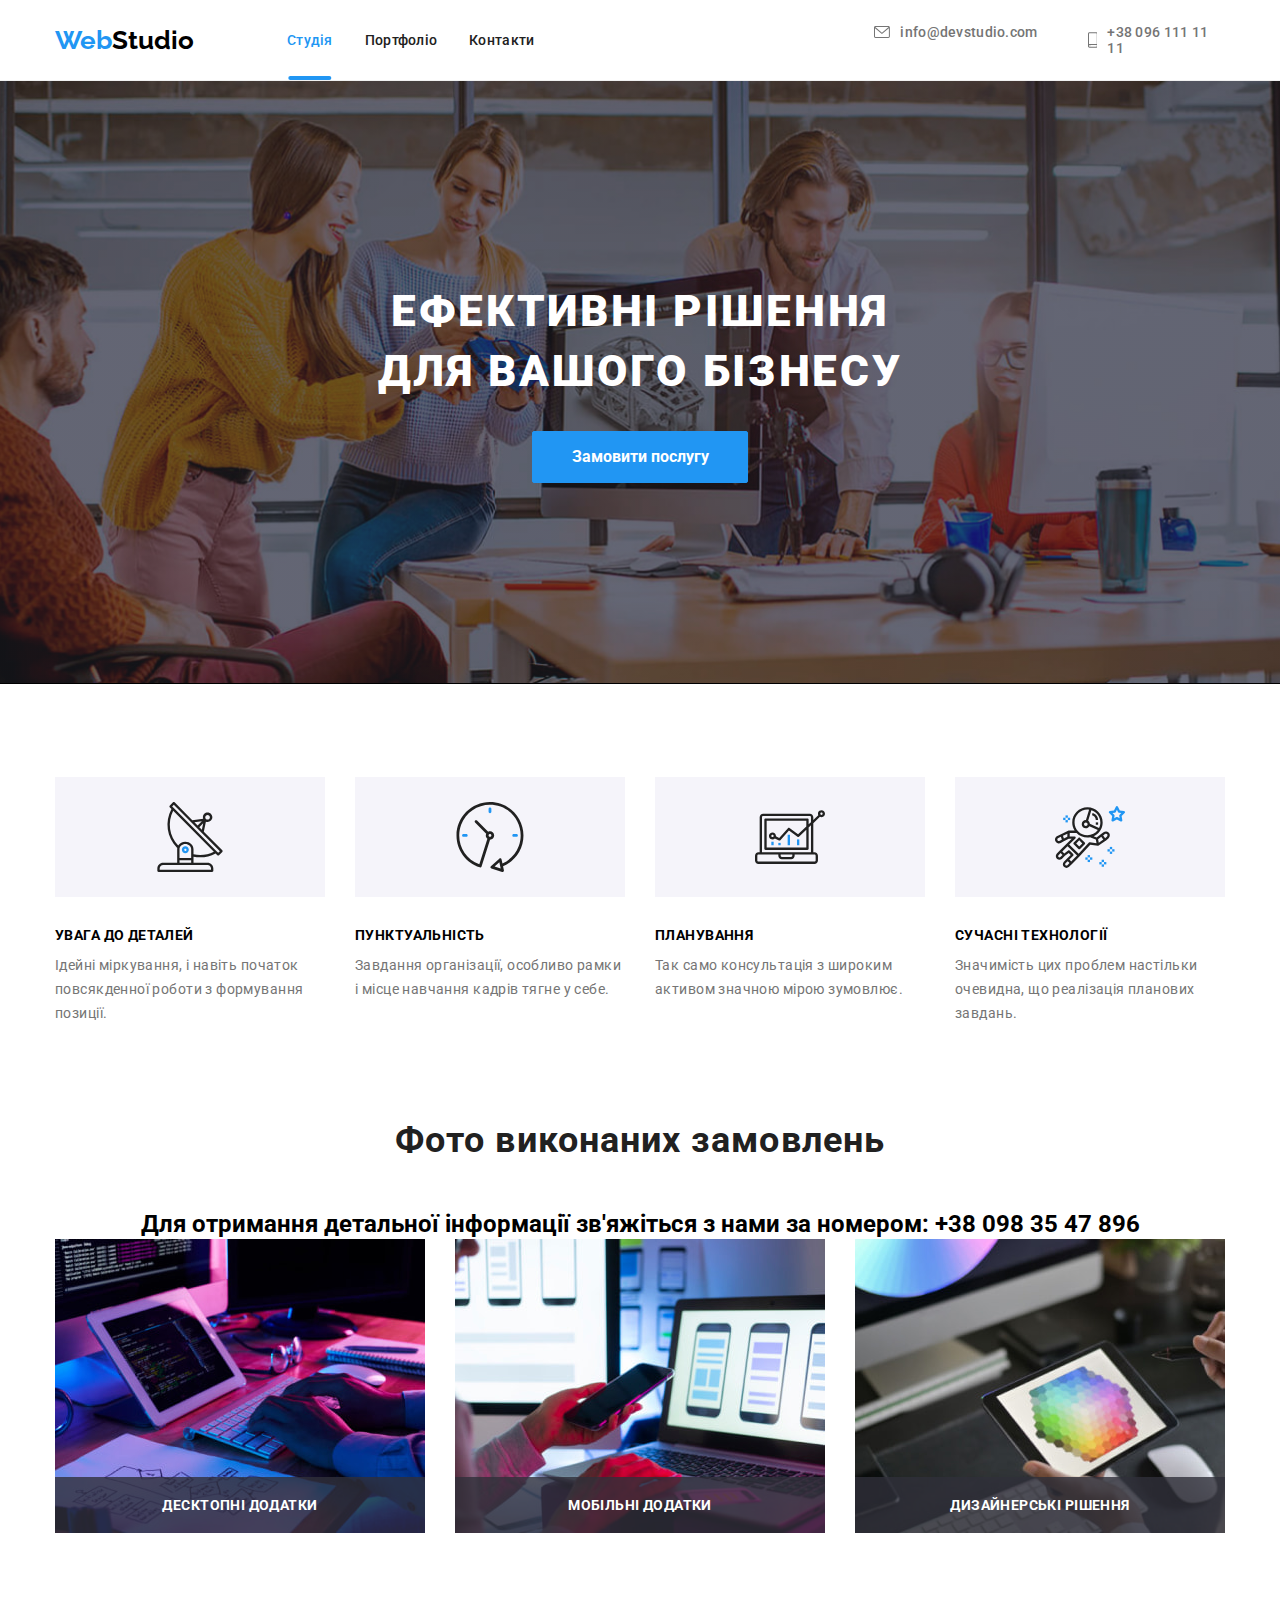
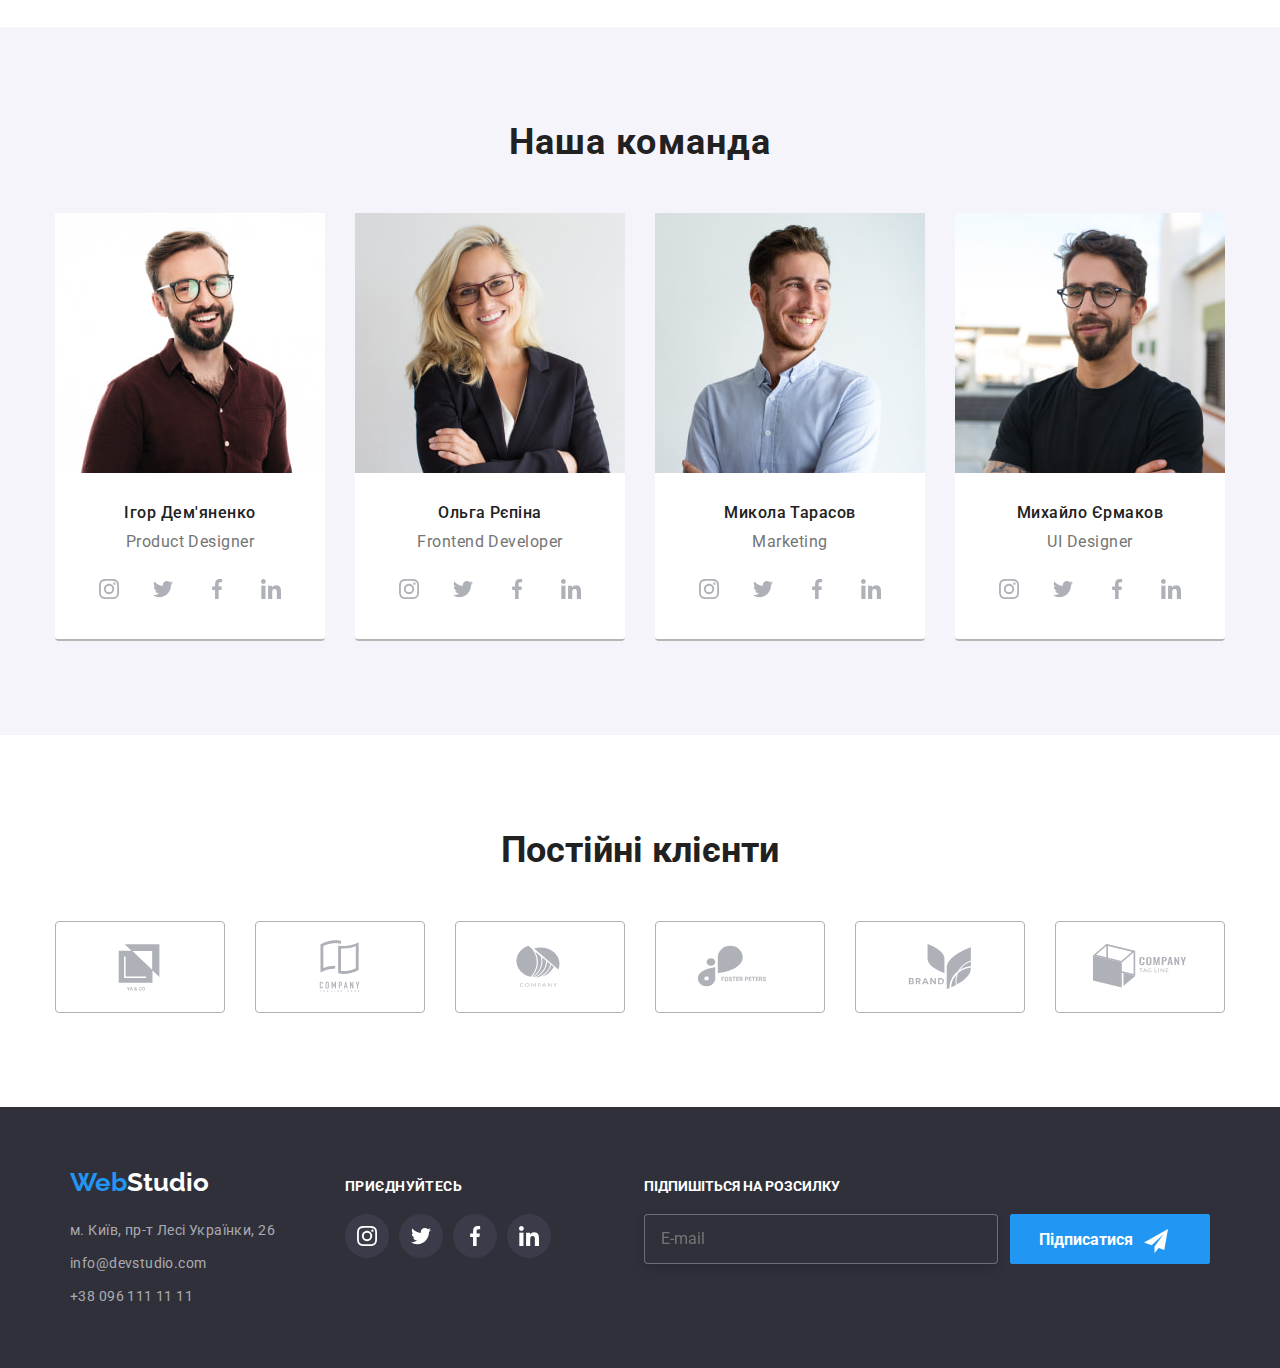
==== commit 227c877b: "Створює прототип сайту" ====
--- a/index.html
+++ b/index.html
@@ -138,7 +138,8 @@
 <!-------------------------- About work ----------------------->
 <section class="section-title">
     <div class="container-project">
-        <h2 class="section-title__section-titlework">Чим ми займаємося</h2>
+        <h2 class="section-title__section-titlework">Фото виконаних замовлень</h2>
+        <p class="order">Для отримання детальної інформації зв'яжіться з нами за номером: +38 098 35 47 896</p>
     <ul class="project list">
         <li class="project__photo-work">
             <div class="thumb">
--- a/css/main.min.css
+++ b/css/main.min.css
@@ -1 +1 @@
-:root{--primary-text-color: #212121;--ptext-color: #757575;--accent-color: #2196F3;--logofirst-color: #000000;--button-color: #FFFFFF;--buttonbg-color: #2196F3;--herobg-color: #2F303A;--footerbg-color: #2F303A}body{background-color:#fff;font-family:"Roboto",sans-serif}body.modal-open{overflow:hidden}h1,h2,h3,h4,h5,p{margin:0px}ul{margin:0px;padding-left:0px}img{display:block;width:100%;height:auto}.container,.container-footer,.container-clients,.container-ourteam,.container-project,.container-benefits,.container-hero{margin-left:auto;margin-right:auto;padding-left:15px;padding-right:15px}@media screen and (min-width: 480px){.container,.container-footer,.container-clients,.container-ourteam,.container-project,.container-benefits,.container-hero{width:448px}}@media screen and (min-width: 768px){.container,.container-footer,.container-clients,.container-ourteam,.container-project,.container-benefits,.container-hero{width:768px}}@media screen and (min-width: 1200px){.container,.container-footer,.container-clients,.container-ourteam,.container-project,.container-benefits,.container-hero{width:1200px}}.ourteam-section,.benefits-section{padding-top:60px;padding-bottom:60px}@media screen and (min-width: 768px){.ourteam-section,.benefits-section{padding-top:60px;padding-bottom:60px}}@media screen and (min-width: 1200px){.ourteam-section,.benefits-section{padding-top:94px;padding-bottom:94px}}.logo{color:var(--accent-color);font-family:"Raleway",sans-serif;font-style:normal;font-weight:700;font-size:26px;line-height:1.1923076923;initial-letter:.03em;text-decoration:none}.section-number__logo{margin-bottom:20px}.section-header__logo-header{color:var(--logofirst-color);font-weight:700}.section-number__logo-header{color:var(--button-color)}.container,.container-footer,.container-clients,.container-ourteam,.container-project,.container-benefits,.container-hero{margin-left:auto;margin-right:auto;padding-left:15px;padding-right:15px}.section-header{border-bottom:1px solid #f1f1f1;position:relative}.list{list-style:none;padding:0%;margin:0%}.first-nav{display:-webkit-box;display:-ms-flexbox;display:flex;-webkit-box-align:center;-ms-flex-align:center;align-items:center}@media screen and (min-width: 480px){.first-nav{height:60px;-webkit-box-align:center;-ms-flex-align:center;align-items:center}}@media screen and (min-width: 768px){.first-nav{height:80px;display:-webkit-box;display:-ms-flexbox;display:flex}}@media screen and (min-width: 1200px){.first-nav{height:80px}}.menu-button{min-height:40px;min-width:40px;display:-webkit-box;display:-ms-flexbox;display:flex;-webkit-box-align:center;-ms-flex-align:center;align-items:center;-webkit-box-pack:center;-ms-flex-pack:center;justify-content:center;margin:0;padding:0;background-color:rgba(0,0,0,0);cursor:pointer;border:rgba(0,0,0,0);outline:0}@media screen and (min-width: 768px){.menu-button{display:none}}@media screen and (max-width: 767px){.menu-button{margin-left:auto}}.menu-button .icon-cross{display:none}.menu-button.is-open .icon-cross{display:block}.menu-button.is-open .icon-menu{display:none}.menu-container{display:none;background-color:var(--button-color);font-size:34px;padding:48px 40px;z-index:2000}@media screen and (max-width: 767px){.menu-container.is-open{display:-webkit-box;display:-ms-flexbox;display:flex;-webkit-box-orient:vertical;-webkit-box-direction:normal;-ms-flex-direction:column;flex-direction:column}}@media screen and (min-width: 768px){.menu-container{display:-webkit-box;display:-ms-flexbox;display:flex;padding:0;-webkit-box-pack:justify;-ms-flex-pack:justify;justify-content:space-between}}@media screen and (max-width: 767px){.menu-container{position:absolute;top:100%;left:0;width:100%;height:90vh}}@media screen and (min-width: 1200px){.menu-container{display:-webkit-box;display:-ms-flexbox;display:flex;-webkit-box-pack:justify;-ms-flex-pack:justify;justify-content:space-between}}@media screen and (max-width: 767px){.navigation{display:-webkit-box;display:-ms-flexbox;display:flex}}@media screen and (min-width: 768px){.first-nav .logo{display:-webkit-box;display:-ms-flexbox;display:flex;-ms-flex-item-align:center;align-self:center;-webkit-box-pack:start;-ms-flex-pack:start;justify-content:flex-start;margin-right:93px}}@media screen and (max-width: 767px){.contacts{display:-webkit-box;display:-ms-flexbox;display:flex;margin-top:auto}}@media screen and (max-width: 1200px){.contacts{display:-webkit-box;display:-ms-flexbox;display:flex;-webkit-box-align:center;-ms-flex-align:center;align-items:center}}@media screen and (min-width: 1200px){.contacts{display:-webkit-box;display:-ms-flexbox;display:flex;-webkit-box-align:center;-ms-flex-align:center;align-items:center;margin-left:auto;margin-right:auto}}@media screen and (min-width: 768px){.site-nav{display:-webkit-box;display:-ms-flexbox;display:flex;margin-right:96px}}@media screen and (min-width: 1200px){.site-nav{display:-webkit-box;display:-ms-flexbox;display:flex;margin-right:308px}}@media screen and (max-width: 767px){.site-nav,.info-about{display:block}}@media screen and (min-width: 768px){.site-nav,.info-about{display:-webkit-box;display:-ms-flexbox;display:flex}}.site-nav .site-nav__link,.info-about .info-about__link{display:-webkit-box;display:-ms-flexbox;display:flex;-webkit-box-align:center;-ms-flex-align:center;align-items:center;-webkit-box-pack:center;-ms-flex-pack:center;justify-content:center}@media screen and (max-width: 767px){.site-nav__main-nav{margin-bottom:32px}}@media screen and (min-width: 768px){.site-nav__main-nav{margin-right:32px}}.info-about{margin-left:auto;margin-right:0px}@media screen and (max-width: 767px){.info-about{display:block;margin-left:0px;margin-bottom:64px}}@media screen and (min-width: 768px){.info-about{display:block;margin-left:auto}}@media screen and (min-width: 1200px){.info-about{display:-webkit-box;display:-ms-flexbox;display:flex}}.link{display:-webkit-box;display:-ms-flexbox;display:flex;-webkit-box-align:center;-ms-flex-align:center;align-items:center}.site-nav .site-nav__link{-webkit-transition-property:color;transition-property:color;-webkit-transition-duration:250ms;transition-duration:250ms;-webkit-transition-timing-function:cubic-bezier(0.4, 0, 0.2, 1);transition-timing-function:cubic-bezier(0.4, 0, 0.2, 1);color:var(--primary-text-color);font-family:"Roboto" sans-serif;display:block;padding-top:32px;padding-bottom:32px;text-decoration:none;text-transform:none;margin-bottom:0;margin-top:0;font-weight:500;font-size:14px;line-height:1.1428571429;letter-spacing:.02em}@media screen and (max-width: 767px){.site-nav .site-nav__link{padding-top:0px;padding-bottom:0px;font-weight:500;font-size:40px;line-height:1.175;color:var(--primary-text-color)}}.info-about .info-about__link{-webkit-transition-property:color;transition-property:color;-webkit-transition-duration:250ms;transition-duration:250ms;-webkit-transition-timing-function:cubic-bezier(0.4, 0, 0.2, 1);transition-timing-function:cubic-bezier(0.4, 0, 0.2, 1);color:var(--primary-text-color);font-family:"Roboto" sans-serif;display:block;padding-top:32px;padding-bottom:32px;text-decoration:none;text-transform:none;margin-bottom:0;margin-top:0;font-weight:500;font-size:14px;line-height:1.1428571429;letter-spacing:.02em}@media screen and (max-width: 767px){.info-about .info-about__link{padding-top:0px;padding-bottom:0px;font-size:24px;line-height:1.1666666667;color:var(--ptext-color)}}@media screen and (min-width: 768px){.info-about .info-about__link{padding-top:0px;padding-bottom:0px}}.info-about .info-about__link{color:var(--ptext-color);display:-webkit-box;display:-ms-flexbox;display:flex;-webkit-box-align:center;-ms-flex-align:center;align-items:center}.site-nav__link--bluelink:hover,.site-nav__link--bluelink:focus,.info-about__link--bluelink:hover,.info-about__link--bluelink:focus,.info-about__link--telcolor:hover,.info-about__link--telcolor:focus{color:var(--accent-color)}@media screen and (max-width: 767px){.info-about__link--telcolor{color:var(--accent-color)}}.info-about__main-nav{display:-webkit-box;display:-ms-flexbox;display:flex;-webkit-box-align:baseline;-ms-flex-align:baseline;align-items:baseline;-ms-flex-wrap:nowrap;flex-wrap:nowrap}@media screen and (min-width: 768px){.info-about__main-nav:not(:last-child){margin-bottom:10px}}@media screen and (min-width: 1200px){.info-about__main-nav:not(:last-child){margin-right:50px;margin-bottom:0px}}@media screen and (max-width: 767px){.info-about__main-nav:not(:last-child){margin-bottom:32px}}.info-about__info-icon,.info-about__info-header{display:inline-block;fill:currentColor}@media screen and (max-width: 767px){.info-about__info-icon,.info-about__info-header{display:none}}.info-about__info-header{margin-right:10px}.info-about__info-icon{margin-right:10px}@media screen and (min-width: 768px){.site-nav .active{position:relative}}.site-nav .active{color:var(--accent-color);background-color:var(--button-color)}.site-nav .active::after{content:"";position:absolute;left:50%;bottom:0;-webkit-transform:translateX(-50%) scaleX(0.3);transform:translateX(-50%) scaleX(0.3);display:block;width:95%;height:4px;border-radius:2px;background-color:var(--accent-color);opacity:0}@media screen and (max-width: 767px){.site-nav .active::after{display:none}}.site-nav .active::after{-webkit-transform:translateX(-50%) scaleX(1);transform:translateX(-50%) scaleX(1);opacity:1}.menu-link{display:-webkit-box;display:-ms-flexbox;display:flex;font-family:"Roboto";font-style:normal;font-weight:500;font-size:18px;line-height:1.2222222222;letter-spacing:.02em;color:var(--accent-color)}@media screen and (max-width: 767px){.menu-link{display:-webkit-box;display:-ms-flexbox;display:flex}}@media screen and (min-width: 768px){.menu-link{display:none}}.menu-link__socials{margin-right:20px}.menu-link__item:not(:last-child){margin-right:20px;border-right:2px solid rgba(33,33,33,.2)}.container-hero{text-align:center;-webkit-box-align:center;-ms-flex-align:center;align-items:center;-webkit-box-pack:center;-ms-flex-pack:center;justify-content:center}.overlay{max-width:1600px;margin-left:auto;margin-right:auto;outline:1px solid #000;background-repeat:no-repeat;background-position:center;background-size:cover;background-image:-webkit-gradient(linear, left top, right top, from(rgba(47, 48, 58, 0.4)), to(rgba(47, 48, 58, 0.4))),url(../images/hero/img_sqphone@1x.jpg);background-image:linear-gradient(to right, rgba(47, 48, 58, 0.4), rgba(47, 48, 58, 0.4)),url(../images/hero/img_sqphone@1x.jpg)}@media(min-device-pixel-ratio: 2),(-webkit-min-device-pixel-ratio: 2),(min-resolution: 192dpi),(min-resolution: 2dppx){.overlay{background-image:-webkit-gradient(linear, left top, right top, from(rgba(47, 48, 58, 0.4)), to(rgba(47, 48, 58, 0.4))),url(../images/hero/img_sgphone@2x.jpg);background-image:linear-gradient(to right, rgba(47, 48, 58, 0.4), rgba(47, 48, 58, 0.4)),url(../images/hero/img_sgphone@2x.jpg)}}@media screen and (min-width: 481px){.overlay{background-image:-webkit-gradient(linear, left top, right top, from(rgba(47, 48, 58, 0.4)), to(rgba(47, 48, 58, 0.4))),url(../images/hero/img_sqtablet@1x.jpg);background-image:linear-gradient(to right, rgba(47, 48, 58, 0.4), rgba(47, 48, 58, 0.4)),url(../images/hero/img_sqtablet@1x.jpg)}}@media screen and (min-width: 481px)and (min-device-pixel-ratio: 2),screen and (min-width: 481px)and (-webkit-min-device-pixel-ratio: 2),screen and (min-width: 481px)and (min-resolution: 192dpi),screen and (min-width: 481px)and (min-resolution: 2dppx){.overlay{background-image:-webkit-gradient(linear, left top, right top, from(rgba(47, 48, 58, 0.4)), to(rgba(47, 48, 58, 0.4))),url(../images/hero/img_sqtablet@2x.jpg);background-image:linear-gradient(to right, rgba(47, 48, 58, 0.4), rgba(47, 48, 58, 0.4)),url(../images/hero/img_sqtablet@2x.jpg)}}@media screen and (min-width: 769px){.overlay{background-image:-webkit-gradient(linear, left top, right top, from(rgba(47, 48, 58, 0.4)), to(rgba(47, 48, 58, 0.4))),url(../images/hero/Img_sqdesktop@1x.jpg);background-image:linear-gradient(to right, rgba(47, 48, 58, 0.4), rgba(47, 48, 58, 0.4)),url(../images/hero/Img_sqdesktop@1x.jpg)}}@media screen and (min-width: 769px)and (min-device-pixel-ratio: 2),screen and (min-width: 769px)and (-webkit-min-device-pixel-ratio: 2),screen and (min-width: 769px)and (min-resolution: 192dpi),screen and (min-width: 769px)and (min-resolution: 2dppx){.overlay{background-image:-webkit-gradient(linear, left top, right top, from(rgba(47, 48, 58, 0.4)), to(rgba(47, 48, 58, 0.4))),url(../images/hero/Img_sqdesktop@2x.jpg);background-image:linear-gradient(to right, rgba(47, 48, 58, 0.4), rgba(47, 48, 58, 0.4)),url(../images/hero/Img_sqdesktop@2x.jpg)}}.hero{padding-top:118px;padding-bottom:118px;text-align:center;-webkit-box-align:center;-ms-flex-align:center;align-items:center;-webkit-box-pack:center;-ms-flex-pack:center;justify-content:center;background-color:var(--herobg-color)}@media screen and (min-width: 768px){.hero{padding-top:118px;padding-bottom:118px}}@media screen and (min-width: 1200px){.hero{padding-top:200px;padding-bottom:200px}}.hero__hero-title{margin-bottom:30px;color:var(--button-color);font-weight:900;font-size:26px;line-height:1.6153846154;letter-spacing:.06em;text-transform:uppercase;color:var(--button-color)}@media screen and (min-width: 1200px){.hero__hero-title{font-weight:900;font-size:44px;line-height:1.3636363636;letter-spacing:.06em}}.buttonpage,.backdrop__buttonpage,.hero__buttonpage{color:var(--button-color);background-color:var(--accent-color);font-weight:700;display:inline-block;font-size:16px;line-height:1.875;text-align:center;padding-top:10px;padding-bottom:10px;border:1px solid var(--accent-color);border-radius:2px;cursor:pointer}.hero__buttonpage{min-width:216px;padding-left:32px;padding-right:32px}.container-benefits{min-width:480px}@media screen and (min-width: 1200px){.benefits-section{padding-top:94px;padding-bottom:94px}}.benefits-line__description{-ms-flex-line-pack:start;align-content:flex-start;-ms-flex-item-align:baseline;align-self:baseline;width:450px}@media screen and (min-width: 768px){.benefits-line__description{width:354px;height:48px}}@media screen and (min-width: 1200px){.benefits-line__description{width:270px;height:72px}}.benefits-line__line{-ms-flex-item-align:baseline;align-self:baseline;color:var(--logofirst-color);font-weight:700;margin-bottom:10px;font-family:"Roboto",sans-serif;font-size:14px;line-height:1.1428571429;letter-spacing:.03em;text-transform:uppercase}@media screen and (max-width: 767px){.benefits-line__line{text-align:center}}.benefits-line__text-line{font-family:"Roboto";font-weight:400;font-size:14px;line-height:1.7142857143;letter-spacing:.03em}.benefits-section__title{content-visibility:hidden}.container-benefits .benefits-line{display:block;list-style:none;color:var(--ptext-color)}@media screen and (min-width: 768px){.container-benefits .benefits-line{display:-webkit-box;display:-ms-flexbox;display:flex;-ms-flex-wrap:wrap;flex-wrap:wrap;margin:-15px}}@media screen and (min-width: 1200px){.container-benefits .benefits-line{display:-webkit-box;display:-ms-flexbox;display:flex;-ms-flex-item-align:end;align-self:flex-end}}.benefits-line__text-nodestart,.benefits-line__text-nodecenter,.benefits-line__text-nodemiddle,.benefits-line__text-nodefinish{-webkit-box-align:center;-ms-flex-align:center;align-items:center}@media screen and (max-width: 767px){.benefits-line__text-nodestart,.benefits-line__text-nodecenter,.benefits-line__text-nodemiddle,.benefits-line__text-nodefinish{width:450px;height:226px;display:block}.benefits-line__text-nodestart:not(:last-child),.benefits-line__text-nodecenter:not(:last-child),.benefits-line__text-nodemiddle:not(:last-child),.benefits-line__text-nodefinish:not(:last-child){margin-bottom:30px}}@media screen and (min-width: 768px){.benefits-line__text-nodestart,.benefits-line__text-nodecenter,.benefits-line__text-nodemiddle,.benefits-line__text-nodefinish{display:block;width:354px;height:224px;width:calc((100% - 60px)/2);margin:15px}}@media screen and (min-width: 1200px){.benefits-line__text-nodestart,.benefits-line__text-nodecenter,.benefits-line__text-nodemiddle,.benefits-line__text-nodefinish{width:270px;height:248px}.benefits-line__text-nodestart .benefits-line__text-nodestart,.benefits-line__text-nodestart .benefits-line__text-nodecenter,.benefits-line__text-nodestart .benefits-line__text-nodemiddle,.benefits-line__text-nodestart .benefits-line__text-nodefinish:not(:last-child),.benefits-line__text-nodecenter .benefits-line__text-nodestart,.benefits-line__text-nodecenter .benefits-line__text-nodecenter,.benefits-line__text-nodecenter .benefits-line__text-nodemiddle,.benefits-line__text-nodecenter .benefits-line__text-nodefinish:not(:last-child),.benefits-line__text-nodemiddle .benefits-line__text-nodestart,.benefits-line__text-nodemiddle .benefits-line__text-nodecenter,.benefits-line__text-nodemiddle .benefits-line__text-nodemiddle,.benefits-line__text-nodemiddle .benefits-line__text-nodefinish:not(:last-child),.benefits-line__text-nodefinish .benefits-line__text-nodestart,.benefits-line__text-nodefinish .benefits-line__text-nodecenter,.benefits-line__text-nodefinish .benefits-line__text-nodemiddle,.benefits-line__text-nodefinish .benefits-line__text-nodefinish:not(:last-child){margin-right:30px}}.benefits-line__text-nodestart{display:-webkit-inline-box;display:-ms-inline-flexbox;display:inline-flex;-webkit-box-orient:vertical;-webkit-box-direction:normal;-ms-flex-direction:column;flex-direction:column;-webkit-box-align:center;-ms-flex-align:center;align-items:center}.benefits-line__text-nodestart::before{content:"";width:450px;height:120px;background-size:auto;background-image:url(../images/icons/antena.svg);background-repeat:no-repeat;background-position:center;background-color:#f5f4fa;margin-bottom:30px}@media screen and (min-width: 768px){.benefits-line__text-nodestart::before{width:354px}}@media screen and (min-width: 1200px){.benefits-line__text-nodestart::before{width:270px}}.benefits-line__text-nodecenter::before{content:"";width:450px;height:120px;background-size:auto;background-image:url(../images/icons/clock.svg);background-repeat:no-repeat;background-position:center;background-color:#f5f4fa;margin-bottom:30px}@media screen and (min-width: 768px){.benefits-line__text-nodecenter::before{width:354px}}@media screen and (min-width: 1200px){.benefits-line__text-nodecenter::before{width:270px}}.benefits-line__text-nodecenter{display:-webkit-inline-box;display:-ms-inline-flexbox;display:inline-flex;-webkit-box-orient:vertical;-webkit-box-direction:normal;-ms-flex-direction:column;flex-direction:column;-webkit-box-align:center;-ms-flex-align:center;align-items:center}.benefits-line__text-nodemiddle::before{content:"";width:450px;height:120px;background-size:auto;background-image:url(../images/icons/diagram.svg);background-repeat:no-repeat;background-position:center;background-color:#f5f4fa;margin-bottom:30px}@media screen and (min-width: 768px){.benefits-line__text-nodemiddle::before{width:354px}}@media screen and (min-width: 1200px){.benefits-line__text-nodemiddle::before{width:270px}}.benefits-line__text-nodemiddle{display:-webkit-inline-box;display:-ms-inline-flexbox;display:inline-flex;-webkit-box-orient:vertical;-webkit-box-direction:normal;-ms-flex-direction:column;flex-direction:column;-webkit-box-align:center;-ms-flex-align:center;align-items:center}.benefits-line__text-nodefinish::before{content:"";width:450px;height:120px;background-size:auto;background-image:url(../images/icons/astronaut.svg);background-repeat:no-repeat;background-position:center;background-color:#f5f4fa;margin-bottom:30px}@media screen and (min-width: 768px){.benefits-line__text-nodefinish::before{width:354px}}@media screen and (min-width: 1200px){.benefits-line__text-nodefinish::before{width:270px}}.benefits-line__text-nodefinish{display:-webkit-inline-box;display:-ms-inline-flexbox;display:inline-flex;-webkit-box-orient:vertical;-webkit-box-direction:normal;-ms-flex-direction:column;flex-direction:column;-webkit-box-align:center;-ms-flex-align:center;align-items:center}.benefits-line .text-node{min-width:270px}@media screen and (max-width: 1199px){.section-title{display:none}}@media screen and (min-width: 1200px){.section-title{padding-bottom:94px}}.section-title__section-titlework{margin-bottom:50px;text-align:center;font-weight:700;font-family:"Roboto",sans-serif;font-size:36px;line-height:1.1666666667;letter-spacing:.03em;color:var(--primary-text-color)}.project{display:-webkit-box;display:-ms-flexbox;display:flex}.project__photo-work:not(:last-child){margin-right:30px}.project__photo-work{position:relative}.input-column{position:absolute;bottom:0px;width:100%;padding-top:20px;padding-bottom:20px;background:rgba(47,48,58,.8)}.input-column__input-text{text-transform:uppercase;text-align:center;color:var(--button-color);font-family:"Roboto";font-style:normal;font-weight:700;font-size:14px;line-height:1.1428571429;text-align:center;letter-spacing:.03em}.ourteam-section{background-color:#f5f4fa;padding-top:60px;padding-bottom:60px}@media screen and (min-width: 1200px){.ourteam-section{padding-top:94px;padding-bottom:94px}}@media screen and (min-width: 768px){.employee{display:-webkit-box;display:-ms-flexbox;display:flex;-ms-flex-wrap:wrap;flex-wrap:wrap;margin:-15px}}.employee__team-border{display:block;background-color:#f5f4fa}@media screen and (max-width: 767px){.employee__team-border:not(:last-child){margin-bottom:30px}}@media screen and (min-width: 768px){.employee__team-border{-ms-flex-line-pack:center;align-content:center;width:calc((100% - 60px)/2);margin:15px;margin-bottom:15px}}@media screen and (min-width: 1200px){.employee__team-border{width:270px;height:428px}.employee__team-border .employee__team-border:not(:last-child){margin-right:30px}}.employee__photo-team{display:-webkit-box;display:-ms-flexbox;display:flex;-webkit-box-pack:center;-ms-flex-pack:center;justify-content:center;margin-bottom:30px}@media screen and (min-width: 480px){.employee__photo-team{-ms-flex-line-pack:center;align-content:center}}@media screen and (min-width: 768px){.employee__photo-team{-ms-flex-item-align:center;align-self:center}}.ourteam-section__section-titleabout{text-align:center;margin-bottom:30px;font-weight:700;font-family:"Roboto",sans-serif;font-size:28px;line-height:1.1785714286;letter-spacing:.03em;color:var(--primary-text-color)}@media screen and (min-width: 1200px){.ourteam-section__section-titleabout{font-size:36px;line-height:1.1666666667;margin-bottom:50px}}.socials{display:-webkit-box;display:-ms-flexbox;display:flex;-webkit-box-pack:center;-ms-flex-pack:center;justify-content:center;text-align:center;gap:10px}.employee__group-center{padding-bottom:30px;padding-left:32px;padding-right:32px}.socials__socials-link{-webkit-transition-property:color,background-color;transition-property:color,background-color;-webkit-transition-duration:250ms;transition-duration:250ms;-webkit-transition-timing-function:cubic-bezier(0.4, 0, 0.2, 1);transition-timing-function:cubic-bezier(0.4, 0, 0.2, 1);display:-webkit-box;display:-ms-flexbox;display:flex;-webkit-box-pack:center;-ms-flex-pack:center;justify-content:center;-webkit-box-align:center;-ms-flex-align:center;align-items:center;width:44px;height:44px;border-radius:50px;color:#afb1b8;background-color:var(--button-color);outline:2px solid rgba(0,0,0,0);outline-offset:-2px}.socials__socials-link--link:hover,.socials__socials-link--link:focus{color:var(--button-color);background-color:var(--accent-color)}.socials__socials-icon{fill:currentColor}.employee__team-border{background-color:var(--button-color);border-bottom:2px solid #afb8b1;border-radius:4px;-webkit-box-shadow:drop-shadow(0px 4px 4px rgba(0, 0, 0, 0.25));box-shadow:drop-shadow(0px 4px 4px rgba(0, 0, 0, 0.25))}.employee__team-member{margin-bottom:10px;color:var(--primary-text-color);font-weight:500;font-size:16px;line-height:1.1875;letter-spacing:.03em}.employee__group-center{text-align:center}.employee__work{margin-bottom:16px;font-weight:400;font-size:16px;line-height:1.1875;letter-spacing:.03em;color:var(--ptext-color)}.clients-section{padding-top:60px;padding-bottom:60px}@media screen and (min-width: 1200px){.clients-section{padding-top:94px;padding-bottom:94px}}.clients-section__customers{text-align:center;margin-bottom:30px;font-family:"Roboto";font-style:normal;font-weight:700;font-size:28px;line-height:1.1785714286;text-align:center;color:#212121}@media screen and (min-width: 1200px){.clients-section__customers{font-size:36px;line-height:1.1666666667;text-align:center;margin-bottom:50px}}.regularclients-list{display:-webkit-box;display:-ms-flexbox;display:flex;-ms-flex-wrap:wrap;flex-wrap:wrap;-webkit-box-orient:horizontal;-webkit-box-direction:normal;-ms-flex-direction:row;flex-direction:row;-webkit-box-align:center;-ms-flex-align:center;align-items:center;-webkit-box-pack:center;-ms-flex-pack:center;justify-content:center}@media screen and (min-width: 480px){.regularclients-list{display:-webkit-box;display:-ms-flexbox;display:flex;-ms-flex-wrap:wrap;flex-wrap:wrap;margin:-15px}}@media screen and (min-width: 768px){.regularclients-list{display:-webkit-box;display:-ms-flexbox;display:flex;-ms-flex-wrap:wrap;flex-wrap:wrap;margin:-15px}}.regularclients-list__number-client{-webkit-box-align:center;-ms-flex-align:center;align-items:center}@media screen and (max-width: 479px){.regularclients-list__number-client{width:calc((100% - 60px)/2);margin:15px}}@media screen and (min-width: 480px){.regularclients-list__number-client{width:calc((100% - 60px)/2);margin:15px}}@media screen and (min-width: 768px){.regularclients-list__number-client{width:calc((100% - 90px)/3);margin:15px}}@media screen and (min-width: 1200px){.regularclients-list__number-client{width:170px;height:92px}.regularclients-list__number-client .regularclients-list__number-client:not(:last-child){margin-right:30px}}.regularclients-list__clients-link{-webkit-transition-property:fill,border,border-radius;transition-property:fill,border,border-radius;-webkit-transition-duration:250ms;transition-duration:250ms;-webkit-transition-timing-function:cubic-bezier(0.4, 0, 0.2, 1);transition-timing-function:cubic-bezier(0.4, 0, 0.2, 1);fill:#afb1b8;display:-webkit-box;display:-ms-flexbox;display:flex;-webkit-box-align:center;-ms-flex-align:center;align-items:center;-webkit-box-pack:center;-ms-flex-pack:center;justify-content:center;height:92px;width:210px;border:1px solid #afb1b8;border-radius:4px}@media screen and (min-width: 768px){.regularclients-list__clients-link{width:226px}}@media screen and (min-width: 1200px){.regularclients-list__clients-link{width:170px}}.regularclients-list__client-icon{display:-webkit-inline-box;display:-ms-inline-flexbox;display:inline-flex;-webkit-box-align:center;-ms-flex-align:center;align-items:center}.regularclients-list__clients-link--link:hover,.regularclients-list__clients-link--link:focus{fill:var(--accent-color);border:1px solid var(--accent-color);border-radius:4px}.container-footer{display:-webkit-box;display:-ms-flexbox;display:flex;-webkit-box-pack:center;-ms-flex-pack:center;justify-content:center;-webkit-box-align:center;-ms-flex-align:center;align-items:center;-webkit-box-orient:vertical;-webkit-box-direction:normal;-ms-flex-direction:column;flex-direction:column;-ms-flex-line-pack:center;align-content:center;-webkit-box-align:baseline;-ms-flex-align:baseline;align-items:baseline}@media screen and (max-width: 480px){.container-footer{display:block;text-align:center}}@media screen and (min-width: 481px){.container-footer{display:-webkit-box;display:-ms-flexbox;display:flex;-webkit-box-align:center;-ms-flex-align:center;align-items:center}}@media screen and (min-width: 1200px){.container-footer{display:-webkit-box;display:-ms-flexbox;display:flex;-webkit-box-orient:horizontal;-webkit-box-direction:normal;-ms-flex-direction:row;flex-direction:row;text-align:start;-webkit-box-align:baseline;-ms-flex-align:baseline;align-items:baseline}}.section-number{padding-top:60px;padding-bottom:60px;background-color:var(--footerbg-color)}@media screen and (max-width: 767px){.container-baseline{margin-bottom:60px}}@media screen and (min-width: 768px){.container-baseline{display:-webkit-box;display:-ms-flexbox;display:flex;-webkit-box-align:baseline;-ms-flex-align:baseline;align-items:baseline;margin-bottom:60px}}@media screen and (min-width: 1200px){.container-baseline{display:-webkit-box;display:-ms-flexbox;display:flex;-webkit-box-orient:horizontal;-webkit-box-direction:normal;-ms-flex-direction:row;flex-direction:row;-webkit-box-align:baseline;-ms-flex-align:baseline;align-items:baseline;margin-right:93px;margin-bottom:0}}.logo{color:var(--accent-color);font-family:"Raleway",sans-serif;font-style:normal;font-weight:700;font-size:26px;line-height:1.1923076923;initial-letter:.03em;text-decoration:none}.section-number__logo{margin-bottom:20px}@media screen and (min-width: 768px){.section-number__logo{-ms-flex-item-align:center;align-self:center}}@media screen and (min-width: 1200px){.section-number__logo{-ms-flex-item-align:start;align-self:flex-start}}.section-number__logo-header{color:var(--button-color)}.section-header__logo-header{color:var(--logofirst-color);font-weight:700}.first-column{display:-webkit-box;display:-ms-flexbox;display:flex;-webkit-box-orient:vertical;-webkit-box-direction:normal;-ms-flex-direction:column;flex-direction:column}@media screen and (max-width: 767px){.first-column{display:-webkit-box;display:-ms-flexbox;display:flex;-webkit-box-orient:vertical;-webkit-box-direction:normal;-ms-flex-direction:column;flex-direction:column;-webkit-box-align:center;-ms-flex-align:center;align-items:center;margin-bottom:60px}}@media screen and (min-width: 768px){.first-column{display:-webkit-box;display:-ms-flexbox;display:flex;-webkit-box-orient:vertical;-webkit-box-direction:normal;-ms-flex-direction:column;flex-direction:column;margin-right:165px}}@media screen and (min-width: 1200px){.first-column{display:-webkit-box;display:-ms-flexbox;display:flex;margin-right:70px;margin-bottom:0}}.footer-info__element{-webkit-transition-property:color;transition-property:color;-webkit-transition-duration:250ms;transition-duration:250ms;-webkit-transition-timing-function:cubic-bezier(0.4, 0, 0.2, 1);transition-timing-function:cubic-bezier(0.4, 0, 0.2, 1);font-family:"Roboto";color:rgba(255,255,255,.6);font-style:normal;font-weight:400;font-size:14px;line-height:1.7142857143;letter-spacing:.03em;text-decoration:none}.footer-info__element--white:hover,.footer-info__element--white:focus{color:var(--button-color)}.footer-info{background-color:var(--footerbg-color)}@media screen and (max-width: 1199px){.footer-info{display:-webkit-box;display:-ms-flexbox;display:flex;-webkit-box-align:center;-ms-flex-align:center;align-items:center;-webkit-box-orient:vertical;-webkit-box-direction:normal;-ms-flex-direction:column;flex-direction:column}}@media screen and (min-width: 1200px){.footer-info{display:inline-block}}.footer-info__contacts{display:block;margin-bottom:9px}.footer-info__contacts:last-child{margin-bottom:0px}.footer-info__element{-webkit-transition-property:color;transition-property:color;-webkit-transition-duration:250ms;transition-duration:250ms;-webkit-transition-timing-function:cubic-bezier(0.4, 0, 0.2, 1);transition-timing-function:cubic-bezier(0.4, 0, 0.2, 1);font-family:"Roboto";color:rgba(255,255,255,.6);font-style:normal;font-weight:400;font-size:14px;line-height:1.7142857143;letter-spacing:.03em;text-decoration:none}.footer-info__element--white:hover,.footer-info__element--white:focus{color:var(--button-color)}.footer-info{background-color:var(--footerbg-color)}.footer-info__contacts{margin-bottom:9px}.footer-info__contacts:last-child{margin-bottom:0px}.logo-footer{color:var(--button-color)}.jointoday{display:inline-block;-webkit-box-align:center;-ms-flex-align:center;align-items:center;-webkit-box-orient:vertical;-webkit-box-direction:normal;-ms-flex-direction:column;flex-direction:column}@media screen and (min-width: 768px){.jointoday{display:-webkit-box;display:-ms-flexbox;display:flex;-webkit-box-align:start;-ms-flex-align:start;align-items:flex-start}}@media screen and (min-width: 481px){.jointoday{display:-webkit-box;display:-ms-flexbox;display:flex;-webkit-box-pack:center;-ms-flex-pack:center;justify-content:center}}.section-number__jointoday-title{margin-bottom:20px;color:#fff;font-family:"Roboto";font-style:normal;font-weight:700;font-size:14px;line-height:1.1428571429;letter-spacing:.03em;text-transform:uppercase}@media screen and (min-width: 768px){.section-number__jointoday-title{-ms-flex-item-align:center;align-self:center}}@media screen and (min-width: 1200px){.section-number__jointoday-title{-ms-flex-item-align:start;align-self:flex-start}}.socialsgroup{display:-webkit-box;display:-ms-flexbox;display:flex;-webkit-box-pack:center;-ms-flex-pack:center;justify-content:center;text-align:center;gap:10px}.socialsgroup__connect-link{-webkit-transition-property:color,background-color;transition-property:color,background-color;-webkit-transition-duration:250ms;transition-duration:250ms;-webkit-transition-timing-function:cubic-bezier(0.4, 0, 0.2, 1);transition-timing-function:cubic-bezier(0.4, 0, 0.2, 1);display:-webkit-box;display:-ms-flexbox;display:flex;-webkit-box-pack:center;-ms-flex-pack:center;justify-content:center;-webkit-box-align:center;-ms-flex-align:center;align-items:center;width:44px;height:44px;border-radius:50px;fill:var(--button-color);background-color:#3b3c49;outline:2px solid rgba(0,0,0,0);outline-offset:-2px}.socialsgroup__connect-link--blue:hover,.socialsgroup__connect-link--blue:focus{fill:var(--button-color);background-color:var(--accent-color)}.follow{display:-webkit-box;display:-ms-flexbox;display:flex;-webkit-box-orient:vertical;-webkit-box-direction:normal;-ms-flex-direction:column;flex-direction:column}.main-line{display:-webkit-box;display:-ms-flexbox;display:flex;-webkit-box-orient:vertical;-webkit-box-direction:normal;-ms-flex-direction:column;flex-direction:column}@media screen and (min-width: 1200px){.main-line{display:-webkit-box;display:-ms-flexbox;display:flex;-webkit-box-orient:horizontal;-webkit-box-direction:normal;-ms-flex-direction:row;flex-direction:row;-webkit-box-pack:center;-ms-flex-pack:center;justify-content:center;-webkit-box-align:baseline;-ms-flex-align:baseline;align-items:baseline}}.section-number__subscribe{margin-bottom:20px;font-family:"Roboto";font-style:normal;font-weight:700;font-size:14px;line-height:1.1428571429;text-transform:uppercase;color:#fff}@media screen and (min-width: 481px){.section-number__subscribe{text-align:center}}@media screen and (min-width: 1200px){.section-number__subscribe{text-align:start}}.section-number__subscribe-info{-webkit-transition-property:outline,border;transition-property:outline,border;-webkit-transition-duration:250ms;transition-duration:250ms;-webkit-transition-timing-function:cubic-bezier(0.4, 0, 0.2, 1);transition-timing-function:cubic-bezier(0.4, 0, 0.2, 1);margin-bottom:20px;padding:15px 16px;min-width:354px;min-height:50px;border:1px solid rgba(255,255,255,.3);-webkit-filter:drop-shadow(0px 4px 4px rgba(0, 0, 0, 0.15));filter:drop-shadow(0px 4px 4px rgba(0, 0, 0, 0.15));border-radius:4px;background-color:var(--footerbg-color)}@media screen and (max-width: 767px){.section-number__subscribe-info{display:inline-block;width:100%;height:50px}}@media screen and (min-width: 1200px){.section-number__subscribe-info{margin-bottom:0;margin-right:12px}}.main-line:focus-within>.section-number__subscribe-info--blueborder{outline:rgba(0,0,0,0);border:1px solid var(--accent-color);border-radius:4px}.btn-subscribe{display:inline-block;color:var(--button-color);background-color:var(--accent-color);font-weight:700;display:inline-block;width:200px;height:50px;font-size:16px;line-height:1.875;text-align:start;padding-top:10px;padding-bottom:10px;padding-left:28px;padding-right:28px;border:1px solid var(--accent-color);border-radius:2px;cursor:pointer}@media screen and (max-width: 480px){.btn-subscribe{-ms-flex-item-align:center;align-self:center}}@media screen and (min-width: 481px){.btn-subscribe{-ms-flex-item-align:center;align-self:center}}.btn-subscribe{position:relative}.section-number__subscribe-icon{position:absolute;position:absolute;top:55%;left:67%;-webkit-transform:translateY(-50%);transform:translateY(-50%);fill:var(--button-color)}.backdrop{position:fixed;top:0;left:0;z-index:2500;width:100%;height:100%;padding:93px 15px;overflow-y:scroll;background-color:rgba(25,28,38,.4);-webkit-backdrop-filter:blur(1px);backdrop-filter:blur(1px);-webkit-transition:opacity 150ms linear,visibility 150ms linear;transition:opacity 150ms linear,visibility 150ms linear}@media screen and (min-width: 768px){.backdrop{padding:208px 160px}}@media screen and (min-width: 1200px){.backdrop{padding:222px 536px}}.backdrop.is-hidden{opacity:0px;visibility:hidden;pointer-events:none}.modal{padding-top:52px;padding-left:40px;padding-right:40px;padding-bottom:28px;position:absolute;top:50%;left:50%;-webkit-transform:translateX(-50%) translateY(-50%);transform:translateX(-50%) translateY(-50%);background-color:var(--button-color);border-radius:10px;-webkit-box-shadow:rgba(100,100,111,.2) 0px 7px 29px 0px;box-shadow:rgba(100,100,111,.2) 0px 7px 29px 0px}@media screen and (min-width: 768px){.modal{width:450px;height:609px}}@media screen and (min-width: 1200px){.modal{width:528px;height:581px}}.backdrop .is-hidden .modal{opacity:0px;-webkit-transform:translateX(-50%) translateY(-50%);transform:translateX(-50%) translateY(-50%)}.form{display:-webkit-box;display:-ms-flexbox;display:flex;-ms-flex-item-align:start;align-self:flex-start;-webkit-box-orient:vertical;-webkit-box-direction:normal;-ms-flex-direction:column;flex-direction:column;margin-top:12px}.backdrop__information-title{display:-webkit-box;display:-ms-flexbox;display:flex;-webkit-box-pack:center;-ms-flex-pack:center;justify-content:center;margin-bottom:12px;font-family:"Roboto";font-style:normal;font-weight:700;font-size:20px;line-height:1.15;text-align:center;letter-spacing:.03em;color:#212121}.backdrop__datalist{font-family:"Roboto";font-style:normal;font-weight:400;font-size:12px;line-height:1.1666666667;letter-spacing:.01em;color:#757575}@media screen and (min-width: 768px){.backdrop__datalist{display:block}}.basegroup:focus-within>.backdrop__baseword--blue{outline:rgba(0,0,0,0);border:1px solid var(--accent-color);border-radius:4px}.basegroup:focus-within>.backdrop__modalname--blue{fill:var(--accent-color)}.basegroup:focus-within>.backdrop__modalnumber--blue{fill:var(--accent-color)}.basegroup:focus-within>.backdrop__modalemail--blue{fill:var(--accent-color)}.basegroup:focus-within>.backdrop__basearea--blue{outline:rgba(0,0,0,0);border:1px solid var(--accent-color);border-radius:4px}.backdrop__baseword{-webkit-transition-property:outline,border;transition-property:outline,border;-webkit-transition-duration:250ms;transition-duration:250ms;-webkit-transition-timing-function:cubic-bezier(0.4, 0, 0.2, 1);transition-timing-function:cubic-bezier(0.4, 0, 0.2, 1);margin-top:4px;margin-bottom:10px;padding:10px 20px;padding-left:48px;cursor:pointer;border:1px solid rgba(33,33,33,.2);border-radius:4px;min-height:40px;min-width:370px}@media screen and (min-width: 480px){.backdrop__baseword{width:370px;height:40px}}@media screen and (min-width: 768px){.backdrop__baseword{min-width:370px;height:40px}}@media screen and (min-width: 1200px){.backdrop__baseword{width:448px;height:40px}}.backdrop__basearea{-webkit-transition-property:outline,border;transition-property:outline,border;-webkit-transition-duration:250ms;transition-duration:250ms;-webkit-transition-timing-function:cubic-bezier(0.4, 0, 0.2, 1);transition-timing-function:cubic-bezier(0.4, 0, 0.2, 1);margin-top:4px;padding:12px 16px;border:1px solid rgba(33,33,33,.2);border-radius:4px;height:120px;min-width:370px;resize:none}@media screen and (min-width: 1200px){.backdrop__basearea{width:448px;height:120px}}.backdrop__agreement{color:var(--accent-color)}.backdrop__contract{position:relative;display:-webkit-box;display:-ms-flexbox;display:flex;-webkit-box-pack:center;-ms-flex-pack:center;justify-content:center;font-family:"Roboto";font-style:normal;font-weight:400;font-size:14px;line-height:1.7142857143;letter-spacing:.03em;color:#757575}@media screen and (max-width: 1199px){.backdrop__contract{margin-left:16px;font-size:12px;line-height:1.1666666667}}@media screen and (max-width: 767px){.backdrop__contract{display:block}}@media screen and (min-width: 768px){.backdrop__contract{display:block}}.basegroup{position:relative}.backdrop__modalname{position:absolute;top:55%;left:5%;-webkit-transform:translateY(-50%);transform:translateY(-50%)}.backdrop__modalnumber{position:absolute;top:58%;left:5%;-webkit-transform:translateY(-50%);transform:translateY(-50%)}.backdrop__modalemail{position:absolute;top:58%;left:5%;-webkit-transform:translateY(-50%);transform:translateY(-50%)}.form-group{display:-webkit-box;display:-ms-flexbox;display:flex;-webkit-box-pack:center;-ms-flex-pack:center;justify-content:center;-webkit-box-align:center;-ms-flex-align:center;align-items:center;margin-top:20px;margin-bottom:30px}.backdrop__baseconsent{position:relative;-webkit-appearance:none;-moz-appearance:none;appearance:none;margin-left:14px}@media screen and (max-width: 767px){.backdrop__baseconsent{margin-left:18px}}@media screen and (min-width: 768px){.backdrop__baseconsent{margin-left:18px}}.backdrop__consent-icon{-webkit-transition-property:fill,border,background-color;transition-property:fill,border,background-color;-webkit-transition-duration:250ms;transition-duration:250ms;-webkit-transition-timing-function:cubic-bezier(0.4, 0, 0.2, 1);transition-timing-function:cubic-bezier(0.4, 0, 0.2, 1);position:absolute;top:80.5%;left:10%;-webkit-transform:translateY(-50%);transform:translateY(-50%);border:1px solid #212121;fill:var(--button-color)}@media screen and (min-width: 768px){.backdrop__consent-icon{top:79%;left:12%}}@media screen and (min-width: 1200px){.backdrop__consent-icon{top:79.5%;left:10%}}.backdrop__baseconsent:checked+.backdrop__consent-icon--check{border:rgba(0,0,0,0);fill:var(--button-color);background-color:var(--accent-color)}.btn-close{position:absolute;top:26px;right:14px;padding:0;display:-webkit-inline-box;display:-ms-inline-flexbox;display:inline-flex;-webkit-box-align:center;-ms-flex-align:center;align-items:center;-webkit-box-pack:center;-ms-flex-pack:center;justify-content:center;width:18px;height:18px;border-radius:50%;border:1px solid rgba(0,0,0,0);cursor:pointer;-webkit-transition-property:fill,outline;transition-property:fill,outline;-webkit-transition-duration:250ms;transition-duration:250ms;-webkit-transition-timing-function:cubic-bezier(0.4, 0, 0.2, 1);transition-timing-function:cubic-bezier(0.4, 0, 0.2, 1)}.btn-close--blue:hover,.btn-close--blue:focus{fill:var(--accent-color);border:1px solid rgba(0,0,0,.1)}.buttonpage,.backdrop__buttonpage,.hero__buttonpage{color:var(--button-color);background-color:var(--accent-color);font-weight:700;display:inline-block;text-align:center;font-size:16px;line-height:1.875;padding-top:10px;padding-bottom:10px;border:1px solid var(--accent-color);border-radius:2px;cursor:pointer}.backdrop__buttonpage{display:-webkit-box;display:-ms-flexbox;display:flex;-ms-flex-line-pack:center;align-content:center;-webkit-box-pack:center;-ms-flex-pack:center;justify-content:center;min-width:200px;margin-left:auto;margin-right:auto}/*# sourceMappingURL=main.min.css.map */+:root{--primary-text-color: #212121;--ptext-color: #757575;--accent-color: #2196F3;--logofirst-color: #000000;--button-color: #FFFFFF;--buttonbg-color: #2196F3;--herobg-color: #2F303A;--footerbg-color: #2F303A}body{background-color:#fff;font-family:"Roboto",sans-serif}body.modal-open{overflow:hidden}h1,h2,h3,h4,h5,p{margin:0px}ul{margin:0px;padding-left:0px}img{display:block;width:100%;height:auto}.container,.container-footer,.container-clients,.container-ourteam,.container-project,.container-benefits,.container-hero{margin-left:auto;margin-right:auto;padding-left:15px;padding-right:15px}@media screen and (min-width: 480px){.container,.container-footer,.container-clients,.container-ourteam,.container-project,.container-benefits,.container-hero{width:448px}}@media screen and (min-width: 768px){.container,.container-footer,.container-clients,.container-ourteam,.container-project,.container-benefits,.container-hero{width:768px}}@media screen and (min-width: 1200px){.container,.container-footer,.container-clients,.container-ourteam,.container-project,.container-benefits,.container-hero{width:1200px}}.ourteam-section,.benefits-section{padding-top:60px;padding-bottom:60px}@media screen and (min-width: 768px){.ourteam-section,.benefits-section{padding-top:60px;padding-bottom:60px}}@media screen and (min-width: 1200px){.ourteam-section,.benefits-section{padding-top:94px;padding-bottom:94px}}.logo{color:var(--accent-color);font-family:"Raleway",sans-serif;font-style:normal;font-weight:700;font-size:26px;line-height:1.1923076923;initial-letter:.03em;text-decoration:none}.section-number__logo{margin-bottom:20px}.section-header__logo-header{color:var(--logofirst-color);font-weight:700}.section-number__logo-header{color:var(--button-color)}.container,.container-footer,.container-clients,.container-ourteam,.container-project,.container-benefits,.container-hero{margin-left:auto;margin-right:auto;padding-left:15px;padding-right:15px}.section-header{border-bottom:1px solid #f1f1f1;position:relative}.list{list-style:none;padding:0%;margin:0%}.first-nav{display:-webkit-box;display:-ms-flexbox;display:flex;-webkit-box-align:center;-ms-flex-align:center;align-items:center}@media screen and (min-width: 480px){.first-nav{height:60px;-webkit-box-align:center;-ms-flex-align:center;align-items:center}}@media screen and (min-width: 768px){.first-nav{height:80px;display:-webkit-box;display:-ms-flexbox;display:flex}}@media screen and (min-width: 1200px){.first-nav{height:80px}}.menu-button{min-height:40px;min-width:40px;display:-webkit-box;display:-ms-flexbox;display:flex;-webkit-box-align:center;-ms-flex-align:center;align-items:center;-webkit-box-pack:center;-ms-flex-pack:center;justify-content:center;margin:0;padding:0;background-color:rgba(0,0,0,0);cursor:pointer;border:rgba(0,0,0,0);outline:0}@media screen and (min-width: 768px){.menu-button{display:none}}@media screen and (max-width: 767px){.menu-button{margin-left:auto}}.menu-button .icon-cross{display:none}.menu-button.is-open .icon-cross{display:block}.menu-button.is-open .icon-menu{display:none}.menu-container{display:none;background-color:var(--button-color);font-size:34px;padding:48px 40px;z-index:2000}@media screen and (max-width: 767px){.menu-container.is-open{display:-webkit-box;display:-ms-flexbox;display:flex;-webkit-box-orient:vertical;-webkit-box-direction:normal;-ms-flex-direction:column;flex-direction:column}}@media screen and (min-width: 768px){.menu-container{display:-webkit-box;display:-ms-flexbox;display:flex;padding:0;-webkit-box-pack:justify;-ms-flex-pack:justify;justify-content:space-between}}@media screen and (max-width: 767px){.menu-container{position:absolute;top:100%;left:0;width:100%;height:90vh}}@media screen and (min-width: 1200px){.menu-container{display:-webkit-box;display:-ms-flexbox;display:flex;-webkit-box-pack:justify;-ms-flex-pack:justify;justify-content:space-between}}@media screen and (max-width: 767px){.navigation{display:-webkit-box;display:-ms-flexbox;display:flex}}@media screen and (min-width: 768px){.first-nav .logo{display:-webkit-box;display:-ms-flexbox;display:flex;-ms-flex-item-align:center;align-self:center;-webkit-box-pack:start;-ms-flex-pack:start;justify-content:flex-start;margin-right:93px}}@media screen and (max-width: 767px){.contacts{display:-webkit-box;display:-ms-flexbox;display:flex;margin-top:auto}}@media screen and (max-width: 1200px){.contacts{display:-webkit-box;display:-ms-flexbox;display:flex;-webkit-box-align:center;-ms-flex-align:center;align-items:center}}@media screen and (min-width: 1200px){.contacts{display:-webkit-box;display:-ms-flexbox;display:flex;-webkit-box-align:center;-ms-flex-align:center;align-items:center;margin-left:auto;margin-right:auto}}@media screen and (min-width: 768px){.site-nav{display:-webkit-box;display:-ms-flexbox;display:flex;margin-right:96px}}@media screen and (min-width: 1200px){.site-nav{display:-webkit-box;display:-ms-flexbox;display:flex;margin-right:308px}}@media screen and (max-width: 767px){.site-nav,.info-about{display:block}}@media screen and (min-width: 768px){.site-nav,.info-about{display:-webkit-box;display:-ms-flexbox;display:flex}}.site-nav .site-nav__link,.info-about .info-about__link{display:-webkit-box;display:-ms-flexbox;display:flex;-webkit-box-align:center;-ms-flex-align:center;align-items:center;-webkit-box-pack:center;-ms-flex-pack:center;justify-content:center}@media screen and (max-width: 767px){.site-nav__main-nav{margin-bottom:32px}}@media screen and (min-width: 768px){.site-nav__main-nav{margin-right:32px}}.info-about{margin-left:auto;margin-right:0px}@media screen and (max-width: 767px){.info-about{display:block;margin-left:0px;margin-bottom:64px}}@media screen and (min-width: 768px){.info-about{display:block;margin-left:auto}}@media screen and (min-width: 1200px){.info-about{display:-webkit-box;display:-ms-flexbox;display:flex}}.link{display:-webkit-box;display:-ms-flexbox;display:flex;-webkit-box-align:center;-ms-flex-align:center;align-items:center}.site-nav .site-nav__link{-webkit-transition-property:color;transition-property:color;-webkit-transition-duration:250ms;transition-duration:250ms;-webkit-transition-timing-function:cubic-bezier(0.4, 0, 0.2, 1);transition-timing-function:cubic-bezier(0.4, 0, 0.2, 1);color:var(--primary-text-color);font-family:"Roboto" sans-serif;display:block;padding-top:32px;padding-bottom:32px;text-decoration:none;text-transform:none;margin-bottom:0;margin-top:0;font-weight:500;font-size:14px;line-height:1.1428571429;letter-spacing:.02em}@media screen and (max-width: 767px){.site-nav .site-nav__link{padding-top:0px;padding-bottom:0px;font-weight:500;font-size:40px;line-height:1.175;color:var(--primary-text-color)}}.info-about .info-about__link{-webkit-transition-property:color;transition-property:color;-webkit-transition-duration:250ms;transition-duration:250ms;-webkit-transition-timing-function:cubic-bezier(0.4, 0, 0.2, 1);transition-timing-function:cubic-bezier(0.4, 0, 0.2, 1);color:var(--primary-text-color);font-family:"Roboto" sans-serif;display:block;padding-top:32px;padding-bottom:32px;text-decoration:none;text-transform:none;margin-bottom:0;margin-top:0;font-weight:500;font-size:14px;line-height:1.1428571429;letter-spacing:.02em}@media screen and (max-width: 767px){.info-about .info-about__link{padding-top:0px;padding-bottom:0px;font-size:24px;line-height:1.1666666667;color:var(--ptext-color)}}@media screen and (min-width: 768px){.info-about .info-about__link{padding-top:0px;padding-bottom:0px}}.info-about .info-about__link{color:var(--ptext-color);display:-webkit-box;display:-ms-flexbox;display:flex;-webkit-box-align:center;-ms-flex-align:center;align-items:center}.site-nav__link--bluelink:hover,.site-nav__link--bluelink:focus,.info-about__link--bluelink:hover,.info-about__link--bluelink:focus,.info-about__link--telcolor:hover,.info-about__link--telcolor:focus{color:var(--accent-color)}@media screen and (max-width: 767px){.info-about__link--telcolor{color:var(--accent-color)}}.info-about__main-nav{display:-webkit-box;display:-ms-flexbox;display:flex;-webkit-box-align:baseline;-ms-flex-align:baseline;align-items:baseline;-ms-flex-wrap:nowrap;flex-wrap:nowrap}@media screen and (min-width: 768px){.info-about__main-nav:not(:last-child){margin-bottom:10px}}@media screen and (min-width: 1200px){.info-about__main-nav:not(:last-child){margin-right:50px;margin-bottom:0px}}@media screen and (max-width: 767px){.info-about__main-nav:not(:last-child){margin-bottom:32px}}.info-about__info-icon,.info-about__info-header{display:inline-block;fill:currentColor}@media screen and (max-width: 767px){.info-about__info-icon,.info-about__info-header{display:none}}.info-about__info-header{margin-right:10px}.info-about__info-icon{margin-right:10px}@media screen and (min-width: 768px){.site-nav .active{position:relative}}.site-nav .active{color:var(--accent-color);background-color:var(--button-color)}.site-nav .active::after{content:"";position:absolute;left:50%;bottom:0;-webkit-transform:translateX(-50%) scaleX(0.3);transform:translateX(-50%) scaleX(0.3);display:block;width:95%;height:4px;border-radius:2px;background-color:var(--accent-color);opacity:0}@media screen and (max-width: 767px){.site-nav .active::after{display:none}}.site-nav .active::after{-webkit-transform:translateX(-50%) scaleX(1);transform:translateX(-50%) scaleX(1);opacity:1}.menu-link{display:-webkit-box;display:-ms-flexbox;display:flex;font-family:"Roboto";font-style:normal;font-weight:500;font-size:18px;line-height:1.2222222222;letter-spacing:.02em;color:var(--accent-color)}@media screen and (max-width: 767px){.menu-link{display:-webkit-box;display:-ms-flexbox;display:flex}}@media screen and (min-width: 768px){.menu-link{display:none}}.menu-link__socials{margin-right:20px}.menu-link__item:not(:last-child){margin-right:20px;border-right:2px solid rgba(33,33,33,.2)}.container-hero{text-align:center;-webkit-box-align:center;-ms-flex-align:center;align-items:center;-webkit-box-pack:center;-ms-flex-pack:center;justify-content:center}.overlay{max-width:1600px;margin-left:auto;margin-right:auto;outline:1px solid #000;background-repeat:no-repeat;background-position:center;background-size:cover;background-image:-webkit-gradient(linear, left top, right top, from(rgba(47, 48, 58, 0.4)), to(rgba(47, 48, 58, 0.4))),url(../images/hero/img_sqphone@1x.jpg);background-image:linear-gradient(to right, rgba(47, 48, 58, 0.4), rgba(47, 48, 58, 0.4)),url(../images/hero/img_sqphone@1x.jpg)}@media(min-device-pixel-ratio: 2),(-webkit-min-device-pixel-ratio: 2),(min-resolution: 192dpi),(min-resolution: 2dppx){.overlay{background-image:-webkit-gradient(linear, left top, right top, from(rgba(47, 48, 58, 0.4)), to(rgba(47, 48, 58, 0.4))),url(../images/hero/img_sgphone@2x.jpg);background-image:linear-gradient(to right, rgba(47, 48, 58, 0.4), rgba(47, 48, 58, 0.4)),url(../images/hero/img_sgphone@2x.jpg)}}@media screen and (min-width: 481px){.overlay{background-image:-webkit-gradient(linear, left top, right top, from(rgba(47, 48, 58, 0.4)), to(rgba(47, 48, 58, 0.4))),url(../images/hero/img_sqtablet@1x.jpg);background-image:linear-gradient(to right, rgba(47, 48, 58, 0.4), rgba(47, 48, 58, 0.4)),url(../images/hero/img_sqtablet@1x.jpg)}}@media screen and (min-width: 481px)and (min-device-pixel-ratio: 2),screen and (min-width: 481px)and (-webkit-min-device-pixel-ratio: 2),screen and (min-width: 481px)and (min-resolution: 192dpi),screen and (min-width: 481px)and (min-resolution: 2dppx){.overlay{background-image:-webkit-gradient(linear, left top, right top, from(rgba(47, 48, 58, 0.4)), to(rgba(47, 48, 58, 0.4))),url(../images/hero/img_sqtablet@2x.jpg);background-image:linear-gradient(to right, rgba(47, 48, 58, 0.4), rgba(47, 48, 58, 0.4)),url(../images/hero/img_sqtablet@2x.jpg)}}@media screen and (min-width: 769px){.overlay{background-image:-webkit-gradient(linear, left top, right top, from(rgba(47, 48, 58, 0.4)), to(rgba(47, 48, 58, 0.4))),url(../images/hero/Img_sqdesktop@1x.jpg);background-image:linear-gradient(to right, rgba(47, 48, 58, 0.4), rgba(47, 48, 58, 0.4)),url(../images/hero/Img_sqdesktop@1x.jpg)}}@media screen and (min-width: 769px)and (min-device-pixel-ratio: 2),screen and (min-width: 769px)and (-webkit-min-device-pixel-ratio: 2),screen and (min-width: 769px)and (min-resolution: 192dpi),screen and (min-width: 769px)and (min-resolution: 2dppx){.overlay{background-image:-webkit-gradient(linear, left top, right top, from(rgba(47, 48, 58, 0.4)), to(rgba(47, 48, 58, 0.4))),url(../images/hero/Img_sqdesktop@2x.jpg);background-image:linear-gradient(to right, rgba(47, 48, 58, 0.4), rgba(47, 48, 58, 0.4)),url(../images/hero/Img_sqdesktop@2x.jpg)}}.hero{padding-top:118px;padding-bottom:118px;text-align:center;-webkit-box-align:center;-ms-flex-align:center;align-items:center;-webkit-box-pack:center;-ms-flex-pack:center;justify-content:center;background-color:var(--herobg-color)}@media screen and (min-width: 768px){.hero{padding-top:118px;padding-bottom:118px}}@media screen and (min-width: 1200px){.hero{padding-top:200px;padding-bottom:200px}}.hero__hero-title{margin-bottom:30px;color:var(--button-color);font-weight:900;font-size:26px;line-height:1.6153846154;letter-spacing:.06em;text-transform:uppercase;color:var(--button-color)}@media screen and (min-width: 1200px){.hero__hero-title{font-weight:900;font-size:44px;line-height:1.3636363636;letter-spacing:.06em}}.buttonpage,.backdrop__buttonpage,.hero__buttonpage{color:var(--button-color);background-color:var(--accent-color);font-weight:700;display:inline-block;font-size:16px;line-height:1.875;text-align:center;padding-top:10px;padding-bottom:10px;border:1px solid var(--accent-color);border-radius:2px;cursor:pointer}.hero__buttonpage{min-width:216px;padding-left:32px;padding-right:32px}.container-benefits{min-width:480px}@media screen and (min-width: 1200px){.benefits-section{padding-top:94px;padding-bottom:94px}}.benefits-line__description{-ms-flex-line-pack:start;align-content:flex-start;-ms-flex-item-align:baseline;align-self:baseline;width:450px}@media screen and (min-width: 768px){.benefits-line__description{width:354px;height:48px}}@media screen and (min-width: 1200px){.benefits-line__description{width:270px;height:72px}}.benefits-line__line{-ms-flex-item-align:baseline;align-self:baseline;color:var(--logofirst-color);font-weight:700;margin-bottom:10px;font-family:"Roboto",sans-serif;font-size:14px;line-height:1.1428571429;letter-spacing:.03em;text-transform:uppercase}@media screen and (max-width: 767px){.benefits-line__line{text-align:center}}.benefits-line__text-line{font-family:"Roboto";font-weight:400;font-size:14px;line-height:1.7142857143;letter-spacing:.03em}.benefits-section__title{content-visibility:hidden}.container-benefits .benefits-line{display:block;list-style:none;color:var(--ptext-color)}@media screen and (min-width: 768px){.container-benefits .benefits-line{display:-webkit-box;display:-ms-flexbox;display:flex;-ms-flex-wrap:wrap;flex-wrap:wrap;margin:-15px}}@media screen and (min-width: 1200px){.container-benefits .benefits-line{display:-webkit-box;display:-ms-flexbox;display:flex;-ms-flex-item-align:end;align-self:flex-end}}.benefits-line__text-nodestart,.benefits-line__text-nodecenter,.benefits-line__text-nodemiddle,.benefits-line__text-nodefinish{-webkit-box-align:center;-ms-flex-align:center;align-items:center}@media screen and (max-width: 767px){.benefits-line__text-nodestart,.benefits-line__text-nodecenter,.benefits-line__text-nodemiddle,.benefits-line__text-nodefinish{width:450px;height:226px;display:block}.benefits-line__text-nodestart:not(:last-child),.benefits-line__text-nodecenter:not(:last-child),.benefits-line__text-nodemiddle:not(:last-child),.benefits-line__text-nodefinish:not(:last-child){margin-bottom:30px}}@media screen and (min-width: 768px){.benefits-line__text-nodestart,.benefits-line__text-nodecenter,.benefits-line__text-nodemiddle,.benefits-line__text-nodefinish{display:block;width:354px;height:224px;width:calc((100% - 60px)/2);margin:15px}}@media screen and (min-width: 1200px){.benefits-line__text-nodestart,.benefits-line__text-nodecenter,.benefits-line__text-nodemiddle,.benefits-line__text-nodefinish{width:270px;height:248px}.benefits-line__text-nodestart .benefits-line__text-nodestart,.benefits-line__text-nodestart .benefits-line__text-nodecenter,.benefits-line__text-nodestart .benefits-line__text-nodemiddle,.benefits-line__text-nodestart .benefits-line__text-nodefinish:not(:last-child),.benefits-line__text-nodecenter .benefits-line__text-nodestart,.benefits-line__text-nodecenter .benefits-line__text-nodecenter,.benefits-line__text-nodecenter .benefits-line__text-nodemiddle,.benefits-line__text-nodecenter .benefits-line__text-nodefinish:not(:last-child),.benefits-line__text-nodemiddle .benefits-line__text-nodestart,.benefits-line__text-nodemiddle .benefits-line__text-nodecenter,.benefits-line__text-nodemiddle .benefits-line__text-nodemiddle,.benefits-line__text-nodemiddle .benefits-line__text-nodefinish:not(:last-child),.benefits-line__text-nodefinish .benefits-line__text-nodestart,.benefits-line__text-nodefinish .benefits-line__text-nodecenter,.benefits-line__text-nodefinish .benefits-line__text-nodemiddle,.benefits-line__text-nodefinish .benefits-line__text-nodefinish:not(:last-child){margin-right:30px}}.benefits-line__text-nodestart{display:-webkit-inline-box;display:-ms-inline-flexbox;display:inline-flex;-webkit-box-orient:vertical;-webkit-box-direction:normal;-ms-flex-direction:column;flex-direction:column;-webkit-box-align:center;-ms-flex-align:center;align-items:center}.benefits-line__text-nodestart::before{content:"";width:450px;height:120px;background-size:auto;background-image:url(../images/icons/antena.svg);background-repeat:no-repeat;background-position:center;background-color:#f5f4fa;margin-bottom:30px}@media screen and (min-width: 768px){.benefits-line__text-nodestart::before{width:354px}}@media screen and (min-width: 1200px){.benefits-line__text-nodestart::before{width:270px}}.benefits-line__text-nodecenter::before{content:"";width:450px;height:120px;background-size:auto;background-image:url(../images/icons/clock.svg);background-repeat:no-repeat;background-position:center;background-color:#f5f4fa;margin-bottom:30px}@media screen and (min-width: 768px){.benefits-line__text-nodecenter::before{width:354px}}@media screen and (min-width: 1200px){.benefits-line__text-nodecenter::before{width:270px}}.benefits-line__text-nodecenter{display:-webkit-inline-box;display:-ms-inline-flexbox;display:inline-flex;-webkit-box-orient:vertical;-webkit-box-direction:normal;-ms-flex-direction:column;flex-direction:column;-webkit-box-align:center;-ms-flex-align:center;align-items:center}.benefits-line__text-nodemiddle::before{content:"";width:450px;height:120px;background-size:auto;background-image:url(../images/icons/diagram.svg);background-repeat:no-repeat;background-position:center;background-color:#f5f4fa;margin-bottom:30px}@media screen and (min-width: 768px){.benefits-line__text-nodemiddle::before{width:354px}}@media screen and (min-width: 1200px){.benefits-line__text-nodemiddle::before{width:270px}}.benefits-line__text-nodemiddle{display:-webkit-inline-box;display:-ms-inline-flexbox;display:inline-flex;-webkit-box-orient:vertical;-webkit-box-direction:normal;-ms-flex-direction:column;flex-direction:column;-webkit-box-align:center;-ms-flex-align:center;align-items:center}.benefits-line__text-nodefinish::before{content:"";width:450px;height:120px;background-size:auto;background-image:url(../images/icons/astronaut.svg);background-repeat:no-repeat;background-position:center;background-color:#f5f4fa;margin-bottom:30px}@media screen and (min-width: 768px){.benefits-line__text-nodefinish::before{width:354px}}@media screen and (min-width: 1200px){.benefits-line__text-nodefinish::before{width:270px}}.benefits-line__text-nodefinish{display:-webkit-inline-box;display:-ms-inline-flexbox;display:inline-flex;-webkit-box-orient:vertical;-webkit-box-direction:normal;-ms-flex-direction:column;flex-direction:column;-webkit-box-align:center;-ms-flex-align:center;align-items:center}.benefits-line .text-node{min-width:270px}@media screen and (max-width: 1199px){.section-title{display:none}}@media screen and (min-width: 1200px){.section-title{padding-bottom:94px}}.section-title__section-titlework{margin-bottom:50px;text-align:center;font-weight:700;font-family:"Roboto",sans-serif;font-size:36px;line-height:1.1666666667;letter-spacing:.03em;color:var(--primary-text-color)}.order{display:-webkit-box;display:-ms-flexbox;display:flex;-webkit-box-pack:center;-ms-flex-pack:center;justify-content:center;-ms-flex-item-align:center;align-self:center;font-weight:700;font-size:24px}.project{display:-webkit-box;display:-ms-flexbox;display:flex}.project__photo-work:not(:last-child){margin-right:30px}.project__photo-work{position:relative}.input-column{position:absolute;bottom:0px;width:100%;padding-top:20px;padding-bottom:20px;background:rgba(47,48,58,.8)}.input-column__input-text{text-transform:uppercase;text-align:center;color:var(--button-color);font-family:"Roboto";font-style:normal;font-weight:700;font-size:14px;line-height:1.1428571429;text-align:center;letter-spacing:.03em}.ourteam-section{background-color:#f5f4fa;padding-top:60px;padding-bottom:60px}@media screen and (min-width: 1200px){.ourteam-section{padding-top:94px;padding-bottom:94px}}@media screen and (min-width: 768px){.employee{display:-webkit-box;display:-ms-flexbox;display:flex;-ms-flex-wrap:wrap;flex-wrap:wrap;margin:-15px}}.employee__team-border{display:block;background-color:#f5f4fa}@media screen and (max-width: 767px){.employee__team-border:not(:last-child){margin-bottom:30px}}@media screen and (min-width: 768px){.employee__team-border{-ms-flex-line-pack:center;align-content:center;width:calc((100% - 60px)/2);margin:15px;margin-bottom:15px}}@media screen and (min-width: 1200px){.employee__team-border{width:270px;height:428px}.employee__team-border .employee__team-border:not(:last-child){margin-right:30px}}.employee__photo-team{display:-webkit-box;display:-ms-flexbox;display:flex;-webkit-box-pack:center;-ms-flex-pack:center;justify-content:center;margin-bottom:30px}@media screen and (min-width: 480px){.employee__photo-team{-ms-flex-line-pack:center;align-content:center}}@media screen and (min-width: 768px){.employee__photo-team{-ms-flex-item-align:center;align-self:center}}.ourteam-section__section-titleabout{text-align:center;margin-bottom:30px;font-weight:700;font-family:"Roboto",sans-serif;font-size:28px;line-height:1.1785714286;letter-spacing:.03em;color:var(--primary-text-color)}@media screen and (min-width: 1200px){.ourteam-section__section-titleabout{font-size:36px;line-height:1.1666666667;margin-bottom:50px}}.socials{display:-webkit-box;display:-ms-flexbox;display:flex;-webkit-box-pack:center;-ms-flex-pack:center;justify-content:center;text-align:center;gap:10px}.employee__group-center{padding-bottom:30px;padding-left:32px;padding-right:32px}.socials__socials-link{-webkit-transition-property:color,background-color;transition-property:color,background-color;-webkit-transition-duration:250ms;transition-duration:250ms;-webkit-transition-timing-function:cubic-bezier(0.4, 0, 0.2, 1);transition-timing-function:cubic-bezier(0.4, 0, 0.2, 1);display:-webkit-box;display:-ms-flexbox;display:flex;-webkit-box-pack:center;-ms-flex-pack:center;justify-content:center;-webkit-box-align:center;-ms-flex-align:center;align-items:center;width:44px;height:44px;border-radius:50px;color:#afb1b8;background-color:var(--button-color);outline:2px solid rgba(0,0,0,0);outline-offset:-2px}.socials__socials-link--link:hover,.socials__socials-link--link:focus{color:var(--button-color);background-color:var(--accent-color)}.socials__socials-icon{fill:currentColor}.employee__team-border{background-color:var(--button-color);border-bottom:2px solid #afb8b1;border-radius:4px;-webkit-box-shadow:drop-shadow(0px 4px 4px rgba(0, 0, 0, 0.25));box-shadow:drop-shadow(0px 4px 4px rgba(0, 0, 0, 0.25))}.employee__team-member{margin-bottom:10px;color:var(--primary-text-color);font-weight:500;font-size:16px;line-height:1.1875;letter-spacing:.03em}.employee__group-center{text-align:center}.employee__work{margin-bottom:16px;font-weight:400;font-size:16px;line-height:1.1875;letter-spacing:.03em;color:var(--ptext-color)}.clients-section{padding-top:60px;padding-bottom:60px}@media screen and (min-width: 1200px){.clients-section{padding-top:94px;padding-bottom:94px}}.clients-section__customers{text-align:center;margin-bottom:30px;font-family:"Roboto";font-style:normal;font-weight:700;font-size:28px;line-height:1.1785714286;text-align:center;color:#212121}@media screen and (min-width: 1200px){.clients-section__customers{font-size:36px;line-height:1.1666666667;text-align:center;margin-bottom:50px}}.regularclients-list{display:-webkit-box;display:-ms-flexbox;display:flex;-ms-flex-wrap:wrap;flex-wrap:wrap;-webkit-box-orient:horizontal;-webkit-box-direction:normal;-ms-flex-direction:row;flex-direction:row;-webkit-box-align:center;-ms-flex-align:center;align-items:center;-webkit-box-pack:center;-ms-flex-pack:center;justify-content:center}@media screen and (min-width: 480px){.regularclients-list{display:-webkit-box;display:-ms-flexbox;display:flex;-ms-flex-wrap:wrap;flex-wrap:wrap;margin:-15px}}@media screen and (min-width: 768px){.regularclients-list{display:-webkit-box;display:-ms-flexbox;display:flex;-ms-flex-wrap:wrap;flex-wrap:wrap;margin:-15px}}.regularclients-list__number-client{-webkit-box-align:center;-ms-flex-align:center;align-items:center}@media screen and (max-width: 479px){.regularclients-list__number-client{width:calc((100% - 60px)/2);margin:15px}}@media screen and (min-width: 480px){.regularclients-list__number-client{width:calc((100% - 60px)/2);margin:15px}}@media screen and (min-width: 768px){.regularclients-list__number-client{width:calc((100% - 90px)/3);margin:15px}}@media screen and (min-width: 1200px){.regularclients-list__number-client{width:170px;height:92px}.regularclients-list__number-client .regularclients-list__number-client:not(:last-child){margin-right:30px}}.regularclients-list__clients-link{-webkit-transition-property:fill,border,border-radius;transition-property:fill,border,border-radius;-webkit-transition-duration:250ms;transition-duration:250ms;-webkit-transition-timing-function:cubic-bezier(0.4, 0, 0.2, 1);transition-timing-function:cubic-bezier(0.4, 0, 0.2, 1);fill:#afb1b8;display:-webkit-box;display:-ms-flexbox;display:flex;-webkit-box-align:center;-ms-flex-align:center;align-items:center;-webkit-box-pack:center;-ms-flex-pack:center;justify-content:center;height:92px;width:210px;border:1px solid #afb1b8;border-radius:4px}@media screen and (min-width: 768px){.regularclients-list__clients-link{width:226px}}@media screen and (min-width: 1200px){.regularclients-list__clients-link{width:170px}}.regularclients-list__client-icon{display:-webkit-inline-box;display:-ms-inline-flexbox;display:inline-flex;-webkit-box-align:center;-ms-flex-align:center;align-items:center}.regularclients-list__clients-link--link:hover,.regularclients-list__clients-link--link:focus{fill:var(--accent-color);border:1px solid var(--accent-color);border-radius:4px}.container-footer{display:-webkit-box;display:-ms-flexbox;display:flex;-webkit-box-pack:center;-ms-flex-pack:center;justify-content:center;-webkit-box-align:center;-ms-flex-align:center;align-items:center;-webkit-box-orient:vertical;-webkit-box-direction:normal;-ms-flex-direction:column;flex-direction:column;-ms-flex-line-pack:center;align-content:center;-webkit-box-align:baseline;-ms-flex-align:baseline;align-items:baseline}@media screen and (max-width: 480px){.container-footer{display:block;text-align:center}}@media screen and (min-width: 481px){.container-footer{display:-webkit-box;display:-ms-flexbox;display:flex;-webkit-box-align:center;-ms-flex-align:center;align-items:center}}@media screen and (min-width: 1200px){.container-footer{display:-webkit-box;display:-ms-flexbox;display:flex;-webkit-box-orient:horizontal;-webkit-box-direction:normal;-ms-flex-direction:row;flex-direction:row;text-align:start;-webkit-box-align:baseline;-ms-flex-align:baseline;align-items:baseline}}.section-number{padding-top:60px;padding-bottom:60px;background-color:var(--footerbg-color)}@media screen and (max-width: 767px){.container-baseline{margin-bottom:60px}}@media screen and (min-width: 768px){.container-baseline{display:-webkit-box;display:-ms-flexbox;display:flex;-webkit-box-align:baseline;-ms-flex-align:baseline;align-items:baseline;margin-bottom:60px}}@media screen and (min-width: 1200px){.container-baseline{display:-webkit-box;display:-ms-flexbox;display:flex;-webkit-box-orient:horizontal;-webkit-box-direction:normal;-ms-flex-direction:row;flex-direction:row;-webkit-box-align:baseline;-ms-flex-align:baseline;align-items:baseline;margin-right:93px;margin-bottom:0}}.logo{color:var(--accent-color);font-family:"Raleway",sans-serif;font-style:normal;font-weight:700;font-size:26px;line-height:1.1923076923;initial-letter:.03em;text-decoration:none}.section-number__logo{margin-bottom:20px}@media screen and (min-width: 768px){.section-number__logo{-ms-flex-item-align:center;align-self:center}}@media screen and (min-width: 1200px){.section-number__logo{-ms-flex-item-align:start;align-self:flex-start}}.section-number__logo-header{color:var(--button-color)}.section-header__logo-header{color:var(--logofirst-color);font-weight:700}.first-column{display:-webkit-box;display:-ms-flexbox;display:flex;-webkit-box-orient:vertical;-webkit-box-direction:normal;-ms-flex-direction:column;flex-direction:column}@media screen and (max-width: 767px){.first-column{display:-webkit-box;display:-ms-flexbox;display:flex;-webkit-box-orient:vertical;-webkit-box-direction:normal;-ms-flex-direction:column;flex-direction:column;-webkit-box-align:center;-ms-flex-align:center;align-items:center;margin-bottom:60px}}@media screen and (min-width: 768px){.first-column{display:-webkit-box;display:-ms-flexbox;display:flex;-webkit-box-orient:vertical;-webkit-box-direction:normal;-ms-flex-direction:column;flex-direction:column;margin-right:165px}}@media screen and (min-width: 1200px){.first-column{display:-webkit-box;display:-ms-flexbox;display:flex;margin-right:70px;margin-bottom:0}}.footer-info__element{-webkit-transition-property:color;transition-property:color;-webkit-transition-duration:250ms;transition-duration:250ms;-webkit-transition-timing-function:cubic-bezier(0.4, 0, 0.2, 1);transition-timing-function:cubic-bezier(0.4, 0, 0.2, 1);font-family:"Roboto";color:rgba(255,255,255,.6);font-style:normal;font-weight:400;font-size:14px;line-height:1.7142857143;letter-spacing:.03em;text-decoration:none}.footer-info__element--white:hover,.footer-info__element--white:focus{color:var(--button-color)}.footer-info{background-color:var(--footerbg-color)}@media screen and (max-width: 1199px){.footer-info{display:-webkit-box;display:-ms-flexbox;display:flex;-webkit-box-align:center;-ms-flex-align:center;align-items:center;-webkit-box-orient:vertical;-webkit-box-direction:normal;-ms-flex-direction:column;flex-direction:column}}@media screen and (min-width: 1200px){.footer-info{display:inline-block}}.footer-info__contacts{display:block;margin-bottom:9px}.footer-info__contacts:last-child{margin-bottom:0px}.footer-info__element{-webkit-transition-property:color;transition-property:color;-webkit-transition-duration:250ms;transition-duration:250ms;-webkit-transition-timing-function:cubic-bezier(0.4, 0, 0.2, 1);transition-timing-function:cubic-bezier(0.4, 0, 0.2, 1);font-family:"Roboto";color:rgba(255,255,255,.6);font-style:normal;font-weight:400;font-size:14px;line-height:1.7142857143;letter-spacing:.03em;text-decoration:none}.footer-info__element--white:hover,.footer-info__element--white:focus{color:var(--button-color)}.footer-info{background-color:var(--footerbg-color)}.footer-info__contacts{margin-bottom:9px}.footer-info__contacts:last-child{margin-bottom:0px}.logo-footer{color:var(--button-color)}.jointoday{display:inline-block;-webkit-box-align:center;-ms-flex-align:center;align-items:center;-webkit-box-orient:vertical;-webkit-box-direction:normal;-ms-flex-direction:column;flex-direction:column}@media screen and (min-width: 768px){.jointoday{display:-webkit-box;display:-ms-flexbox;display:flex;-webkit-box-align:start;-ms-flex-align:start;align-items:flex-start}}@media screen and (min-width: 481px){.jointoday{display:-webkit-box;display:-ms-flexbox;display:flex;-webkit-box-pack:center;-ms-flex-pack:center;justify-content:center}}.section-number__jointoday-title{margin-bottom:20px;color:#fff;font-family:"Roboto";font-style:normal;font-weight:700;font-size:14px;line-height:1.1428571429;letter-spacing:.03em;text-transform:uppercase}@media screen and (min-width: 768px){.section-number__jointoday-title{-ms-flex-item-align:center;align-self:center}}@media screen and (min-width: 1200px){.section-number__jointoday-title{-ms-flex-item-align:start;align-self:flex-start}}.socialsgroup{display:-webkit-box;display:-ms-flexbox;display:flex;-webkit-box-pack:center;-ms-flex-pack:center;justify-content:center;text-align:center;gap:10px}.socialsgroup__connect-link{-webkit-transition-property:color,background-color;transition-property:color,background-color;-webkit-transition-duration:250ms;transition-duration:250ms;-webkit-transition-timing-function:cubic-bezier(0.4, 0, 0.2, 1);transition-timing-function:cubic-bezier(0.4, 0, 0.2, 1);display:-webkit-box;display:-ms-flexbox;display:flex;-webkit-box-pack:center;-ms-flex-pack:center;justify-content:center;-webkit-box-align:center;-ms-flex-align:center;align-items:center;width:44px;height:44px;border-radius:50px;fill:var(--button-color);background-color:#3b3c49;outline:2px solid rgba(0,0,0,0);outline-offset:-2px}.socialsgroup__connect-link--blue:hover,.socialsgroup__connect-link--blue:focus{fill:var(--button-color);background-color:var(--accent-color)}.follow{display:-webkit-box;display:-ms-flexbox;display:flex;-webkit-box-orient:vertical;-webkit-box-direction:normal;-ms-flex-direction:column;flex-direction:column}.main-line{display:-webkit-box;display:-ms-flexbox;display:flex;-webkit-box-orient:vertical;-webkit-box-direction:normal;-ms-flex-direction:column;flex-direction:column}@media screen and (min-width: 1200px){.main-line{display:-webkit-box;display:-ms-flexbox;display:flex;-webkit-box-orient:horizontal;-webkit-box-direction:normal;-ms-flex-direction:row;flex-direction:row;-webkit-box-pack:center;-ms-flex-pack:center;justify-content:center;-webkit-box-align:baseline;-ms-flex-align:baseline;align-items:baseline}}.section-number__subscribe{margin-bottom:20px;font-family:"Roboto";font-style:normal;font-weight:700;font-size:14px;line-height:1.1428571429;text-transform:uppercase;color:#fff}@media screen and (min-width: 481px){.section-number__subscribe{text-align:center}}@media screen and (min-width: 1200px){.section-number__subscribe{text-align:start}}.section-number__subscribe-info{-webkit-transition-property:outline,border;transition-property:outline,border;-webkit-transition-duration:250ms;transition-duration:250ms;-webkit-transition-timing-function:cubic-bezier(0.4, 0, 0.2, 1);transition-timing-function:cubic-bezier(0.4, 0, 0.2, 1);margin-bottom:20px;padding:15px 16px;min-width:354px;min-height:50px;border:1px solid rgba(255,255,255,.3);-webkit-filter:drop-shadow(0px 4px 4px rgba(0, 0, 0, 0.15));filter:drop-shadow(0px 4px 4px rgba(0, 0, 0, 0.15));border-radius:4px;background-color:var(--footerbg-color)}@media screen and (max-width: 767px){.section-number__subscribe-info{display:inline-block;width:100%;height:50px}}@media screen and (min-width: 1200px){.section-number__subscribe-info{margin-bottom:0;margin-right:12px}}.main-line:focus-within>.section-number__subscribe-info--blueborder{outline:rgba(0,0,0,0);border:1px solid var(--accent-color);border-radius:4px}.btn-subscribe{display:inline-block;color:var(--button-color);background-color:var(--accent-color);font-weight:700;display:inline-block;width:200px;height:50px;font-size:16px;line-height:1.875;text-align:start;padding-top:10px;padding-bottom:10px;padding-left:28px;padding-right:28px;border:1px solid var(--accent-color);border-radius:2px;cursor:pointer}@media screen and (max-width: 480px){.btn-subscribe{-ms-flex-item-align:center;align-self:center}}@media screen and (min-width: 481px){.btn-subscribe{-ms-flex-item-align:center;align-self:center}}.btn-subscribe{position:relative}.section-number__subscribe-icon{position:absolute;position:absolute;top:55%;left:67%;-webkit-transform:translateY(-50%);transform:translateY(-50%);fill:var(--button-color)}.backdrop{position:fixed;top:0;left:0;z-index:2500;width:100%;height:100%;padding:93px 15px;overflow-y:scroll;background-color:rgba(25,28,38,.4);-webkit-backdrop-filter:blur(1px);backdrop-filter:blur(1px);-webkit-transition:opacity 150ms linear,visibility 150ms linear;transition:opacity 150ms linear,visibility 150ms linear}@media screen and (min-width: 768px){.backdrop{padding:208px 160px}}@media screen and (min-width: 1200px){.backdrop{padding:222px 536px}}.backdrop.is-hidden{opacity:0px;visibility:hidden;pointer-events:none}.modal{padding-top:52px;padding-left:40px;padding-right:40px;padding-bottom:28px;position:absolute;top:50%;left:50%;-webkit-transform:translateX(-50%) translateY(-50%);transform:translateX(-50%) translateY(-50%);background-color:var(--button-color);border-radius:10px;-webkit-box-shadow:rgba(100,100,111,.2) 0px 7px 29px 0px;box-shadow:rgba(100,100,111,.2) 0px 7px 29px 0px}@media screen and (min-width: 768px){.modal{width:450px;height:609px}}@media screen and (min-width: 1200px){.modal{width:528px;height:581px}}.backdrop .is-hidden .modal{opacity:0px;-webkit-transform:translateX(-50%) translateY(-50%);transform:translateX(-50%) translateY(-50%)}.form{display:-webkit-box;display:-ms-flexbox;display:flex;-ms-flex-item-align:start;align-self:flex-start;-webkit-box-orient:vertical;-webkit-box-direction:normal;-ms-flex-direction:column;flex-direction:column;margin-top:12px}.backdrop__information-title{display:-webkit-box;display:-ms-flexbox;display:flex;-webkit-box-pack:center;-ms-flex-pack:center;justify-content:center;margin-bottom:12px;font-family:"Roboto";font-style:normal;font-weight:700;font-size:20px;line-height:1.15;text-align:center;letter-spacing:.03em;color:#212121}.backdrop__datalist{font-family:"Roboto";font-style:normal;font-weight:400;font-size:12px;line-height:1.1666666667;letter-spacing:.01em;color:#757575}@media screen and (min-width: 768px){.backdrop__datalist{display:block}}.basegroup:focus-within>.backdrop__baseword--blue{outline:rgba(0,0,0,0);border:1px solid var(--accent-color);border-radius:4px}.basegroup:focus-within>.backdrop__modalname--blue{fill:var(--accent-color)}.basegroup:focus-within>.backdrop__modalnumber--blue{fill:var(--accent-color)}.basegroup:focus-within>.backdrop__modalemail--blue{fill:var(--accent-color)}.basegroup:focus-within>.backdrop__basearea--blue{outline:rgba(0,0,0,0);border:1px solid var(--accent-color);border-radius:4px}.backdrop__baseword{-webkit-transition-property:outline,border;transition-property:outline,border;-webkit-transition-duration:250ms;transition-duration:250ms;-webkit-transition-timing-function:cubic-bezier(0.4, 0, 0.2, 1);transition-timing-function:cubic-bezier(0.4, 0, 0.2, 1);margin-top:4px;margin-bottom:10px;padding:10px 20px;padding-left:48px;cursor:pointer;border:1px solid rgba(33,33,33,.2);border-radius:4px;min-height:40px;min-width:370px}@media screen and (min-width: 480px){.backdrop__baseword{width:370px;height:40px}}@media screen and (min-width: 768px){.backdrop__baseword{min-width:370px;height:40px}}@media screen and (min-width: 1200px){.backdrop__baseword{width:448px;height:40px}}.backdrop__basearea{-webkit-transition-property:outline,border;transition-property:outline,border;-webkit-transition-duration:250ms;transition-duration:250ms;-webkit-transition-timing-function:cubic-bezier(0.4, 0, 0.2, 1);transition-timing-function:cubic-bezier(0.4, 0, 0.2, 1);margin-top:4px;padding:12px 16px;border:1px solid rgba(33,33,33,.2);border-radius:4px;height:120px;min-width:370px;resize:none}@media screen and (min-width: 1200px){.backdrop__basearea{width:448px;height:120px}}.backdrop__agreement{color:var(--accent-color)}.backdrop__contract{position:relative;display:-webkit-box;display:-ms-flexbox;display:flex;-webkit-box-pack:center;-ms-flex-pack:center;justify-content:center;font-family:"Roboto";font-style:normal;font-weight:400;font-size:14px;line-height:1.7142857143;letter-spacing:.03em;color:#757575}@media screen and (max-width: 1199px){.backdrop__contract{margin-left:16px;font-size:12px;line-height:1.1666666667}}@media screen and (max-width: 767px){.backdrop__contract{display:block}}@media screen and (min-width: 768px){.backdrop__contract{display:block}}.basegroup{position:relative}.backdrop__modalname{position:absolute;top:55%;left:5%;-webkit-transform:translateY(-50%);transform:translateY(-50%)}.backdrop__modalnumber{position:absolute;top:58%;left:5%;-webkit-transform:translateY(-50%);transform:translateY(-50%)}.backdrop__modalemail{position:absolute;top:58%;left:5%;-webkit-transform:translateY(-50%);transform:translateY(-50%)}.form-group{display:-webkit-box;display:-ms-flexbox;display:flex;-webkit-box-pack:center;-ms-flex-pack:center;justify-content:center;-webkit-box-align:center;-ms-flex-align:center;align-items:center;margin-top:20px;margin-bottom:30px}.backdrop__baseconsent{position:relative;-webkit-appearance:none;-moz-appearance:none;appearance:none;margin-left:14px}@media screen and (max-width: 767px){.backdrop__baseconsent{margin-left:18px}}@media screen and (min-width: 768px){.backdrop__baseconsent{margin-left:18px}}.backdrop__consent-icon{-webkit-transition-property:fill,border,background-color;transition-property:fill,border,background-color;-webkit-transition-duration:250ms;transition-duration:250ms;-webkit-transition-timing-function:cubic-bezier(0.4, 0, 0.2, 1);transition-timing-function:cubic-bezier(0.4, 0, 0.2, 1);position:absolute;top:80.5%;left:10%;-webkit-transform:translateY(-50%);transform:translateY(-50%);border:1px solid #212121;fill:var(--button-color)}@media screen and (min-width: 768px){.backdrop__consent-icon{top:79%;left:12%}}@media screen and (min-width: 1200px){.backdrop__consent-icon{top:79.5%;left:10%}}.backdrop__baseconsent:checked+.backdrop__consent-icon--check{border:rgba(0,0,0,0);fill:var(--button-color);background-color:var(--accent-color)}.btn-close{position:absolute;top:26px;right:14px;padding:0;display:-webkit-inline-box;display:-ms-inline-flexbox;display:inline-flex;-webkit-box-align:center;-ms-flex-align:center;align-items:center;-webkit-box-pack:center;-ms-flex-pack:center;justify-content:center;width:18px;height:18px;border-radius:50%;border:1px solid rgba(0,0,0,0);cursor:pointer;-webkit-transition-property:fill,outline;transition-property:fill,outline;-webkit-transition-duration:250ms;transition-duration:250ms;-webkit-transition-timing-function:cubic-bezier(0.4, 0, 0.2, 1);transition-timing-function:cubic-bezier(0.4, 0, 0.2, 1)}.btn-close--blue:hover,.btn-close--blue:focus{fill:var(--accent-color);border:1px solid rgba(0,0,0,.1)}.buttonpage,.backdrop__buttonpage,.hero__buttonpage{color:var(--button-color);background-color:var(--accent-color);font-weight:700;display:inline-block;text-align:center;font-size:16px;line-height:1.875;padding-top:10px;padding-bottom:10px;border:1px solid var(--accent-color);border-radius:2px;cursor:pointer}.backdrop__buttonpage{display:-webkit-box;display:-ms-flexbox;display:flex;-ms-flex-line-pack:center;align-content:center;-webkit-box-pack:center;-ms-flex-pack:center;justify-content:center;min-width:200px;margin-left:auto;margin-right:auto}/*# sourceMappingURL=main.min.css.map */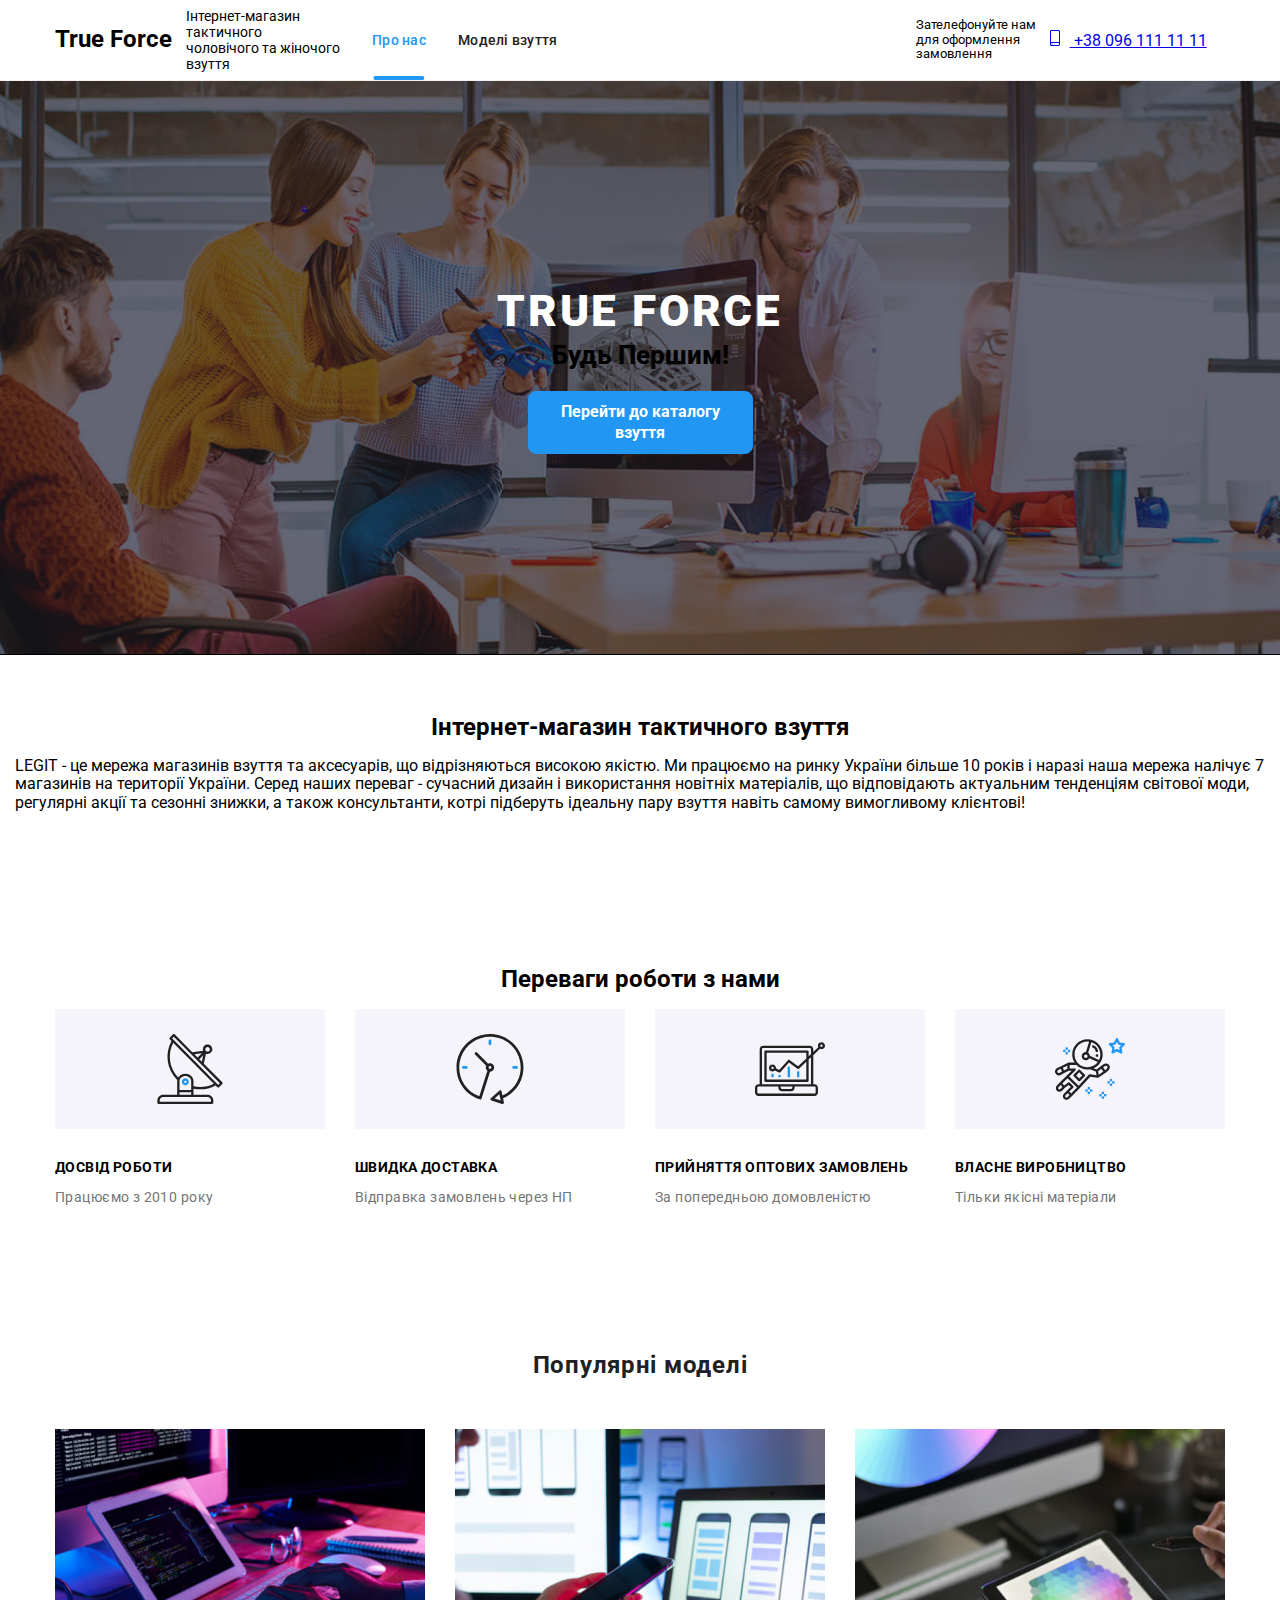
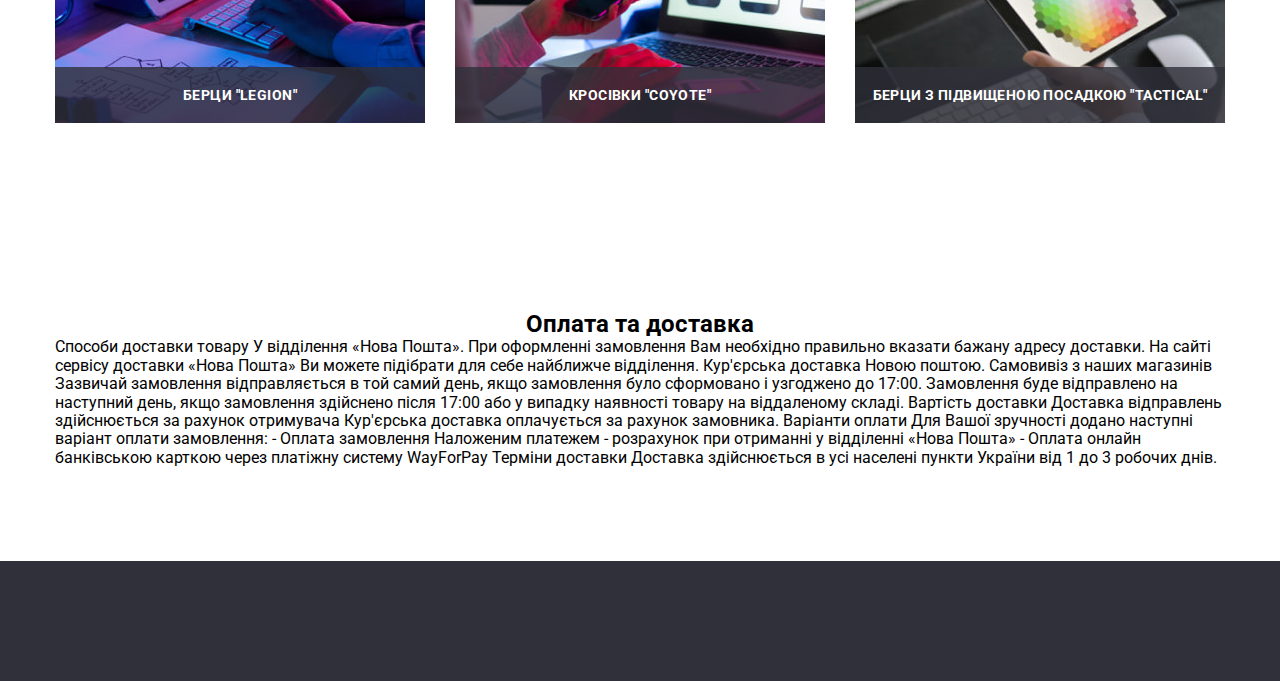
==== commit e63e9453: "Формує нові секції" ====
--- a/index.html
+++ b/index.html
@@ -21,7 +21,14 @@
     <div class="container">
         <nav class="first-nav">
         <!------------------------------Navigation----------------------------------->
-            <a href=" " class="logo">Web<span class="logo-header section-header__logo-header">Studio</span></a>
+            <!-- <a href=" " class="logo">Web<span class="logo-header section-header__logo-header">Studio</span></a> -->
+            <!-- <div class="logo-form"> -->
+                <h2 class="header-logo">True Force</h2>
+                <p class="header-title">Інтернет-магазин<br>
+                    тактичного<br>
+                    чоловічого та жіночого<br>
+                    взуття</p>
+            <!-- </div> -->
             <button type="button" class="menu-button js-open-menu" aria-expanded="false" aria-controls="menu-container" data-menu-button>
                  <svg width="40" height="40" aria-label="Перемикач мобільного меню">
                     <use class="icon-menu" href="./iconsubscribe.svg#icon-btnmenutel"></use>
@@ -33,22 +40,27 @@
                 <div class="navigation">
                     <ul class="site-nav list">
                         <li class="site-nav__main-nav"><a href="./index.html"
-                                class="site-nav__link site-nav__link--bluelink active">Студія</a></li>
+                                class="site-nav__link site-nav__link--bluelink active">Про нас</a></li>
                         <li class="site-nav__main-nav"><a href="./portfolio.html"
-                                class="site-nav__link site-nav__link--bluelink">Портфоліо</a></li>
-                        <li class="site-nav__main-nav"><a href="   " class="site-nav__link site-nav__link--bluelink">Контакти</a></li>
+                                class="site-nav__link site-nav__link--bluelink">Моделі взуття</a></li>
+                        <!-- <li class="site-nav__main-nav"><a href="   " class="site-nav__link site-nav__link--bluelink">Контакти</a></li> -->
                     </ul>
                 </div>
                     <div class="contacts">
-                        <ul class="info-about list">
+                        <!-- <ul class="info-about list">
                             <li class="info-about__main-nav"><a href="mailto:info@devstudio.com"
                                     class="info-about__link info-about__link--bluelink">
                                     <svg class="info-about__info-header" width="16" height="12">
                                         <use href="./images/sprite.svg#icon-envelope-ws"></use>
                                     </svg>
                                     info@devstudio.com</a>
-                            </li>
-                    
+                            </li> -->
+                        <p class="communication">
+                        Зателефонуйте нам<br>
+                        для оформлення<br>
+                        замовлення
+                        </p>
+                        <ul>
                             <li class="info-about__main-nav"><a href="tel:+380961111111"
                                     class="info-about__link info-about__link--telcolor">
                                     <svg class="info-about__info-icon" width="10" height="16">
@@ -94,52 +106,66 @@
 <main> 
     <section class="hero overlay">
         <div class="container-hero">
-            <h1 class="hero__hero-title">Ефективні рішення<br>для вашого бізнесу</h1>
-    <button type="button" data-modal-open class="buttonpage hero__buttonpage">Замовити послугу</button>
+            <h1 class="hero__hero-title">True Force</h1>
+            <p class="hero__hero-description">Будь Першим!</p>
+    <button type="button" class="buttonpage hero__buttonpage">
+        <a href="./portfolio.html" class="button-link">Перейти до каталогу<br>взуття</a>
+    </button>
     </div>
     </section>
-
-   <!-------------------------- Benefits ----------------------->
+<!---------------------------About us----------------------------->
+<section class="aboutus-section">
+    <div class="aboutus-container">
+        <h2 class="aboutus__title">Інтернет-магазин тактичного взуття</h2>
+        <p>LEGIT - це мережа магазинів взуття та аксесуарів, що відрізняються високою якістю. Ми працюємо на ринку України більше
+        10 років і наразі наша мережа налічує 7 магазинів на території України.
+        
+        Серед наших переваг - сучасний дизайн і використання новітніх матеріалів, що відповідають актуальним тенденціям світової
+        моди, регулярні акції та сезонні знижки, а також консультанти, котрі підберуть ідеальну пару взуття навіть самому
+        вимогливому клієнтові!</p>
+    </div>
+</section>
+
+   <!-------------------------- Our Benefits ----------------------->
 <section class="benefits-section">
     <div class="container-benefits">
-        <h2 class="benefits-section__title">Переваги</h2>
+        <h2 class="benefits-section__title">Переваги роботи з нами</h2>
     <ul class="benefits-line list">
         <li class="benefits-line__text-nodestart text-size">
             <div class="benefits-line__description">
-         <h3 class="benefits-line__line">Увага до деталей</h3>
-        <p class="benefits-line__text-line">Ідейні міркування, і навіть початок повсякденної роботи з формування позиції.</p>
+         <h3 class="benefits-line__line">Досвід роботи</h3>
+        <p class="benefits-line__text-line">Працюємо з 2010 року</p>
             </div>
         </li>
     
         <li class="benefits-line__text-nodecenter text-size">
             <div class="benefits-line__description"> 
-        <h3 class="benefits-line__line">Пунктуальність</h3>
-        <p class="benefits-line__text-line">Завдання організації, особливо рамки і місце навчання кадрів тягне у себе.</p>
+        <h3 class="benefits-line__line">Швидка доставка</h3>
+        <p class="benefits-line__text-line">Відправка замовлень через НП</p>
           </div>
         </li>
 
         <li class="benefits-line__text-nodemiddle text-size">
             <div class="benefits-line__description">
-        <h3 class="benefits-line__line">Планування</h3>
-        <p class="benefits-line__text-line">Так само консультація з широким активом значною мірою зумовлює.</p>
+        <h3 class="benefits-line__line">Прийняття оптових замовлень</h3>
+        <p class="benefits-line__text-line">За попередньою домовленістю</p>
         </div>
         </li>
 
         <li class="benefits-line__text-nodefinish text-size">
             <div class="benefits-line__description">
-        <h3 class="benefits-line__line">Сучасні технології</h3>
-        <p class="benefits-line__text-line">Значимість цих проблем настільки очевидна, що реалізація планових завдань.</p>
+        <h3 class="benefits-line__line">Власне виробництво</h3>
+        <p class="benefits-line__text-line">Тільки якісні матеріали</p>
          </div>
         </li>
     </ul> 
  </div>
 </section>
 
-<!-------------------------- About work ----------------------->
+<!-------------------------- Popular shoe models ----------------------->
 <section class="section-title">
     <div class="container-project">
-        <h2 class="section-title__section-titlework">Фото виконаних замовлень</h2>
-        <p class="order">Для отримання детальної інформації зв'яжіться з нами за номером: +38 098 35 47 896</p>
+        <h2 class="section-title__section-titlework">Популярні моделі</h2>
     <ul class="project list">
         <li class="project__photo-work">
             <div class="thumb">
@@ -153,7 +179,7 @@
 
             <div class="input-column">
                 <p class="input-column__input-text">
-                    Десктопні додатки
+                    Берци "Legion"
                 </p>
             </div>
         </li>
@@ -166,7 +192,7 @@
             </div>
             <div class="input-column">
                 <p class="input-column__input-text">
-                    Мобільні додатки
+                    Кросівки "Coyote"
                 </p>
             </div>
         </li>
@@ -179,386 +205,46 @@
             </div>
             <div class="input-column">
                 <p class="input-column__input-text">
-                    Дизайнерські рішення
+                   Берци з підвищеною посадкою "Tactical"
                 </p>
             </div>
         </li>
     </ul>
   </div>
 </section>
-    <!------------------------------- Our Team  ------------------------>
-<section class="ourteam-section">
-    <div class="container-ourteam">
-        <h2 class="ourteam-section__section-titleabout">Наша команда</h2>
-    
-    <ul class="employee list">
-        <li class="employee__team-border">
-            <picture>
-               <source media="(min-width: 1200px)"
-               srcset="./images/team/imgdesktop1sq_@1x.jpg 1x, ./images/team/imgdesktop1sq_@2x.jpg 2x">
-
-               <source media="(min-width: 768px)"
-               srcset="./images/team/imgtablet1sq_@1x.jpg 1x, ./images/team/imgtablet1sq_@2x.jpg 2x">
-
-               <source media="(max-width: 767px)"
-               srcset="./images/team/img1sq_@1x.jpg 1x, ./images/team/img1sq_@2x.jpg 2x">
-
-                <img class="employee__photo-team" src="./images/team/img1sq_@1x.jpg" alt="Чоловік в окулярах" width="450" height="460" loading="lazy">
-            </picture>
-            <div class="employee__group-center"> 
-                <h3 class="employee__team-member">Ігор Дем'яненко</h3>
-            <p class="employee__work">Product Designer</p>
-
-            <ul class="socials list ">
-<li class="socials__socials-item">
-    <a class="socials__socials-link socials__socials-link--link" href="https://instagram.com" target="_blank" rel="noopener noreferrer" 
-         aria-label="Instagram icon">
-            <svg class="socials__socials-icon" width="20" height="20">
-             <use href="./images/sprite.svg#icon-instagram"></use> 
-         </svg>
-    </a>
-</li>
-
-<li class="socials__socials-item">
-    <a class="socials__socials-link socials__socials-link--link" href="https://twitter.com" target="_blank" rel="noopener noreferrer"
-        aria-label="twitter icon">
-        <svg class="socials__socials-icon" width="20" height="20">
-            <use href="./images/sprite.svg#icon-twitter"></use>
-        </svg>
-    </a>
-
-    <li class="socials__socials-item">
-        <a class="socials__socials-link socials__socials-link--link" href="https://facebook.com" target="_blank" rel="noopener noreferrer"
-            aria-label="facebook icon">
-            <svg class="socials__socials-icon" width="20" height="20">
-                <use href="./images/sprite.svg#icon-facebook"></use>
-            </svg>
-        </a>
-    </li>
-
-        <li class="socials__socials-item">
-            <a class="socials__socials-link socials__socials-link--link" href="https://linkedIn.com" target="_blank" rel="noopener noreferrer"
-                aria-label="linkedIn icon">
-                <svg class="socials__socials-icon" width="20" height="20">
-                    <use href="./images/sprite.svg#icon-linkedin"></use>
-                </svg>
-            </a>
-        
-        </li>
-            </ul>
-
-        </div>
-
-        
- </li>
-    
-        <li class="employee__team-border">
-            <picture>
-                <source media="(min-width: 1200px)" srcset="./images/team/imgdesktop2sq_@1x.jpg 1x, ./images/team/imgdesktop2sq_@2x.jpg 2x">
-            
-                <source media="(min-width: 768px)" srcset="./images/team/imgtablet2sq_@1x.jpg 1x, ./images/team/imgtablet2sq_@2x.jpg 2x">
-                
-                <source media="(max-width: 767px)" srcset="./images/team/img2sq_@1x.jpg 1x, ./images/team/img2sq_@2x.jpg 2x">
-
-            <img class="employee__photo-team" src="./images/team/img2sq_@1x.jpg" alt="Жінка" width="450" height="460" loading="lazy">
-
-            </picture>
-            <div class="employee__group-center"> 
-                <h3 class="employee__team-member">Ольга Рєпіна</h3>
-            <p class="employee__work">Frontend Developer</p>
-        <ul class="socials list ">
-    <li class="socials__socials-item">
-        <a class="socials__socials-link socials__socials-link--link" href="https://instagram.com" target="_blank" rel="noopener noreferrer"
-            aria-label="Instagram icon">
-                
-            <svg class="socials__socials-icon" width="20" height="20">
-                <use href="./images/sprite.svg#icon-instagram"></use>
-            </svg>
-        </a>
-    </li>
-
-    <li class="socials__socials-item">
-        <a class="socials__socials-link socials__socials-link--link" href="https://twitter.com" target="_blank" rel="noopener noreferrer"
-            aria-label="twitter icon">
-            <svg class="socials__socials-icon" width="20" height="20">
-                <use href="./images/sprite.svg#icon-twitter"></use>
-            </svg>
-        </a>
-
-    <li class="socials__socials-item">
-        <a class="socials__socials-link socials__socials-link--link" href="https://facebook.com" target="_blank" rel="noopener noreferrer"
-            aria-label="facebook icon">
-            <svg class="socials__socials-icon" width="20" height="20">
-                <use href="./images/sprite.svg#icon-facebook"></use>
-            </svg>
-        </a>
-
-    <li class="socials__socials-item">
-        <a class="socials__socials-link socials__socials-link--link" href="https://linkedIn.com" target="_blank" rel="noopener noreferrer"
-            aria-label="linkedIn icon">
-            <svg class="socials__socials-icon" width="20" height="20">
-                <use href="./images/sprite.svg#icon-linkedin"></use>
-            </svg>
-        </a>
-
-    </li>
-</ul>
-</div>
-</li>
-
-        <li class="employee__team-border">
-            <picture>
-            <source media="(min-width: 1200px)"
-                srcset="./images/team/imgdesktop3sq_@1x.jpg 1x, ./images/team/imgdesktop3sq_@2x.jpg 2x">
-            
-            <source media="(min-width: 768px)" srcset="./images/team/imgtablet3sq_@1x.jpg 1x, ./images/team/imgtablet3sq_@2x.jpg 2x">
-            
-            <source media="(max-width: 767px)" srcset="./images/team/imgphone3sq_@1x.jpg 1x, ./images/team/imgphone3sq_@2x.jpg 2x">
-
-            <img class="employee__photo-team" src="./images/team/imgphone3sq_@1x.jpg" alt="Хлопець в світлій сорочці" width="450" height="460" loading="lazy">
-
-            </picture>
-            <div class="employee__group-center">
-                <h3 class="employee__team-member">Микола Тарасов</h3>
-            <p class="employee__work">Marketing</p>
-<ul class="socials list ">
-    <li class="socials__socials-item">
-        <a class="socials__socials-link socials__socials-link--link" href="https://instagram.com" target="_blank" rel="noopener noreferrer"
-            aria-label="Instagram icon">
-
-            <svg class="socials__socials-icon" width="20" height="20">
-                <use href="./images/sprite.svg#icon-instagram"></use>
-            </svg>
-        </a>
-    </li>
-
-    <li class="socials__socials-item">
-        <a class="socials__socials-link socials__socials-link--link" href="https://twitter.com" target="_blank" rel="noopener noreferrer"
-            aria-label="twitter icon">
-            <svg class="socials__socials-icon" width="20" height="20">
-                <use href="./images/sprite.svg#icon-twitter"></use>
-            </svg>
-        </a>
-
-    <li class="socials__socials-item">
-        <a class="socials__socials-link socials__socials-link--link" href="https://facebook.com" target="_blank" rel="noopener noreferrer"
-            aria-label="facebook icon">
-            <svg class="socials__socials-icon" width="20" height="20">
-                <use href="./images/sprite.svg#icon-facebook"></use>
-            </svg>
-        </a>
-
-    <li class="socials__socials-item">
-        <a class="socials__socials-link socials__socials-link--link" href="https://linkedIn.com" target="_blank" rel="noopener noreferrer"
-            aria-label="linkedIn icon">
-            <svg class="socials__socials-icon" width="20" height="20">
-                <use href="./images/sprite.svg#icon-linkedin"></use>
-            </svg>
-        </a>
-
-    </li>
-</ul>
-
-</div>
-        </li>
-
-           <li class="employee__team-border">
-            <picture>
-            <source media="(min-width: 1200px)"
-                srcset="./images/team/imgdesktop4sq_@1x.jpg 1x, ./images/team/imgdesktop4sq_@2x.jpg 2x">
-            
-            <source media="(min-width: 768px)" srcset="./images/team/imgtablet4sq_@1x.jpg 1x, ./images/team/imgtablet4sq_@2x.jpg 2x">
-            
-            <source media="(max-width: 767px)" srcset="./images/team/img4phonesq_@1x.jpg 1x, ./images/team/img4phonesq_@2x.jpg 2x">
-
-
-                <img class="employee__photo-team" src="./images/team/img4phonesq_@1x.jpg" alt="Чоловік в окулярах" width="450" height="460" loading="lazy">
-
-            </picture>
-            <div class="employee__group-center">
-                <h3 class="employee__team-member">Михайло Єрмаков</h3>
-            <p class="employee__work last">UI Designer</p>
-<ul class="socials list ">
-    <li class="socials__socials-item">
-        <a class="socials__socials-link socials__socials-link--link" href="https://instagram.com" target="_blank" rel="noopener noreferrer"
-            aria-label="Instagram icon">
-
-            <svg class="socials__socials-icon" width="20" height="20">
-                <use href="./images/sprite.svg#icon-instagram"></use>
-            </svg>
-        </a>
-    </li>
-
-    <li class="socials__socials-item">
-        <a class="socials__socials-link socials__socials-link--link" href="https://twitter.com" target="_blank" rel="noopener noreferrer"
-            aria-label="twitter icon">
-            <svg class="socials__socials-icon" width="20" height="20">
-                <use href="./images/sprite.svg#icon-twitter"></use>
-            </svg>
-        </a>
-
-    <li class="socials__socials-item">
-        <a class="socials__socials-link socials__socials-link--link" href="https://facebook.com" target="_blank" rel="noopener noreferrer"
-            aria-label="facebook icon">
-            <svg class="socials__socials-icon" width="20" height="20">
-                <use href="./images/sprite.svg#icon-facebook"></use>
-            </svg>
-        </a>
-
-    <li class="socials__socials-item">
-        <a class="socials__socials-link socials__socials-link--link" href="https://linkedIn.com" target="_blank" rel="noopener noreferrer"
-            aria-label="linkedIn icon">
-            <svg class="socials__socials-icon" width="20" height="20">
-                <use href="./images/sprite.svg#icon-linkedin"></use>
-            </svg>
-        </a>
-
-    </li>
-</ul>
-
-</div>
-        </li>
-    
-    </ul>  
-</div>
-</section>
-  <!----------------------------------- Clients ------------------------------------>
-
-<section class="clients-section">
-    <div class="container-clients">
-        <h2 class="clients-section__customers">Постійні клієнти</h2>
-    <ul class="regularclients-list list">
-<li class="regularclients-list__number-client">
-    <a class="regularclients-list__clients-link regularclients-list__clients-link--link">
-        <svg class="regularclients-list__client-icon" width="106" height="60">
-            <use href="./images/spritenew.svg#icon-client1"></use>
-        </svg>
-    </a>
-</li>
-<li class="regularclients-list__number-client"> 
-    <a class="regularclients-list__clients-link regularclients-list__clients-link--link">
-        <svg class="regularclients-list__client-icon" width="106" height="60">
-            <use href="./images/spritenew.svg#icon-client2"></use>
-        </svg>
-    </a>
-</li>
-<li class="regularclients-list__number-client">
-    <a class="regularclients-list__clients-link regularclients-list__clients-link--link">
-        <svg class="regularclients-list__client-icon" width="106" height="60">
-            <use href="./images/spritenew.svg#icon-client3"></use>
-        </svg>
-    </a>
-</li>
-<li class="regularclients-list__number-client">
-    <a class="regularclients-list__clients-link regularclients-list__clients-link--link">
-        <svg class="regularclients-list__client-icon" width="106" height="60">
-            <use href="./images/spritenew.svg#icon-client4"></use>
-        </svg>
-    </a>
-</li>
-<li class="regularclients-list__number-client">
-    <a class="regularclients-list__clients-link regularclients-list__clients-link--link">
-        <svg class="regularclients-list__client-icon" width="106" height="60">
-            <use href="./images/spritenew.svg#icon-client5"></use>
-        </svg>
-    </a>
-</li>
-<li class="regularclients-list__number-client">
-    <a class="regularclients-list__clients-link regularclients-list__clients-link--link">
-        <svg class="regularclients-list__client-icon" width="106" height="60">
-            <use href="./images/spritenew.svg#icon-client6"></use>
-        </svg>
-    </a>
-</li>
-</ul>
+  <!----------------------------------- Order payment ------------------------------------>
+
+<section class="payment-section">
+    <div class="container-payment">
+       <h2 class="payment-title">Оплата та доставка</h2>
+       <p class="payment-description">
+    Способи доставки товару
+    У відділення «Нова Пошта». При оформленні замовлення Вам необхідно правильно вказати бажану адресу доставки. На сайті
+    сервісу доставки «Нова Пошта» Ви можете підібрати для себе найближче відділення.
+    Кур'єрська доставка Новою поштою.
+    Самовивіз з наших магазинів
+    Зазвичай замовлення відправляється в той самий день, якщо замовлення було сформовано і узгоджено до 17:00. Замовлення
+    буде відправлено на наступний день, якщо замовлення здійснено після 17:00 або у випадку наявності товару на віддаленому
+    складі.
+    Вартість доставки
+    
+    Доставка відправлень здійснюється за рахунок отримувача
+    Кур'єрська доставка оплачується за рахунок замовника.
+    Варіанти оплати
+    Для Вашої зручності додано наступні варіант оплати замовлення:
+    
+    - Оплата замовлення Наложеним платежем - розрахунок при отриманні у відділенні «Нова Пошта»
+    
+    - Оплата онлайн банківською карткою через платіжну систему WayForPay
+    Терміни доставки
+    Доставка здійснюється в усі населені пункти України від 1 до 3 робочих днів.
+       </p>
     </div>
 </section>
 </main>
     <!------------------------------ Footer ----------------------------->
 <footer class="section-number">
-    <div class="container-footer">
-            <div class="container-baseline">
-                <div class="first-column">
-                    <a href=" " class="logo section-number__logo">Web<span
-                            class="logo-header section-number__logo-header">Studio</span></a>
-            
-                    <ul class="footer-info list">
-                        <li class="footer-info__contacts">
-                            <a href="https://goo.gl/maps/D6A7sHCN8AQHzFbF9"
-                                class="footer-info__element footer-info__element--white">м.
-                                Київ, пр-т Лесі Українки, 26</a>
-                        </li>
-                        <li class="footer-info__contacts">
-                            <a href="mailto:info@devstudio.com"
-                                class="footer-info__element footer-info__element--white">info@devstudio.com</a>
-                        </li>
-                        <li class="footer-info__contacts">
-                            <a href="tel:+380961111111" class="footer-info__element footer-info__element--white">+38 096 111 11
-                                11</a>
-                        </li>
-                    </ul>
-                </div>
-            
-                <div class="jointoday">
-                    <h2 class="section-number__jointoday-title">Приєднуйтесь</h2>
-                    <ul class="socialsgroup list ">
-                        <li class="socialsgroup__social-number">
-                            <a class="socialsgroup__connect-link socialsgroup__connect-link--blue" href="https://instagram.com"
-                                target="_blank" rel="noopener noreferrer" aria-label="Instagram icon">
-            
-                                <svg class="socialsgroup__socials-icon" width="20" height="20">
-                                    <use href="./images/sprite.svg#icon-instagram"></use>
-                                </svg>
-                            </a>
-                        </li>
-            
-                        <li class="socialsgroup__social-number">
-                            <a class="socialsgroup__connect-link socialsgroup__connect-link--blue" href="https://twitter.com"
-                                target="_blank" rel="noopener noreferrer" aria-label="twitter icon">
-                                <svg class="socialsgroup__socials-icon" width="20" height="20">
-                                    <use href="./images/sprite.svg#icon-twitter"></use>
-                                </svg>
-                            </a>
-                        <li class="socialsgroup__social-number">
-                            <a class="socialsgroup__connect-link socialsgroup__connect-link--blue" href="https://facebook.com"
-                                target="_blank" rel="noopener noreferrer" aria-label="facebook icon">
-                                <svg class="socialsgroup__socials-icon" width="20" height="20">
-                                    <use href="./images/sprite.svg#icon-facebook"></use>
-                                </svg>
-                            </a>
-            
-                        <li class="socialsgroup__social-number">
-                            <a class="socialsgroup__connect-link socialsgroup__connect-link--blue" href="https://linkedIn.com"
-                                target="_blank" rel="noopener noreferrer" aria-label="linkedIn icon">
-                                <svg class="socialsgroup__socials-icon" width="20" height="20">
-                                    <use href="./images/sprite.svg#icon-linkedin"></use>
-                                </svg>
-                            </a>
-            
-                        </li>
-                    </ul>
-                </div>
-            
-            </div>
-            
-            <div class="follow">
-                <label class="section-number__subscribe" for="subscribe_email">Підпишіться на розсилку</label>
-                <form class="main-line">
-                    <input class="section-number__subscribe-info section-number__subscribe-info--blueborder" type="email"
-                        name="email" id="subscribe_email" placeholder="E-mail">
-                    <button class="btn-subscribe" type="submit">Підписатися
-                        <svg class="section-number__subscribe-icon" width="24" height="24">
-                            <use href="./images/sprite.svg#icon-iconsend"></use>
-                        </svg>
-                    </button>
-
-                </form>
-            
-            </div>
-
-    </div>
-
-
+    
 </footer>
 
 <!---------------------------- Modal window -------------------------->
--- a/css/main.min.css
+++ b/css/main.min.css
@@ -1 +1 @@
-:root{--primary-text-color: #212121;--ptext-color: #757575;--accent-color: #2196F3;--logofirst-color: #000000;--button-color: #FFFFFF;--buttonbg-color: #2196F3;--herobg-color: #2F303A;--footerbg-color: #2F303A}body{background-color:#fff;font-family:"Roboto",sans-serif}body.modal-open{overflow:hidden}h1,h2,h3,h4,h5,p{margin:0px}ul{margin:0px;padding-left:0px}img{display:block;width:100%;height:auto}.container,.container-footer,.container-clients,.container-ourteam,.container-project,.container-benefits,.container-hero{margin-left:auto;margin-right:auto;padding-left:15px;padding-right:15px}@media screen and (min-width: 480px){.container,.container-footer,.container-clients,.container-ourteam,.container-project,.container-benefits,.container-hero{width:448px}}@media screen and (min-width: 768px){.container,.container-footer,.container-clients,.container-ourteam,.container-project,.container-benefits,.container-hero{width:768px}}@media screen and (min-width: 1200px){.container,.container-footer,.container-clients,.container-ourteam,.container-project,.container-benefits,.container-hero{width:1200px}}.ourteam-section,.benefits-section{padding-top:60px;padding-bottom:60px}@media screen and (min-width: 768px){.ourteam-section,.benefits-section{padding-top:60px;padding-bottom:60px}}@media screen and (min-width: 1200px){.ourteam-section,.benefits-section{padding-top:94px;padding-bottom:94px}}.logo{color:var(--accent-color);font-family:"Raleway",sans-serif;font-style:normal;font-weight:700;font-size:26px;line-height:1.1923076923;initial-letter:.03em;text-decoration:none}.section-number__logo{margin-bottom:20px}.section-header__logo-header{color:var(--logofirst-color);font-weight:700}.section-number__logo-header{color:var(--button-color)}.container,.container-footer,.container-clients,.container-ourteam,.container-project,.container-benefits,.container-hero{margin-left:auto;margin-right:auto;padding-left:15px;padding-right:15px}.section-header{border-bottom:1px solid #f1f1f1;position:relative}.list{list-style:none;padding:0%;margin:0%}.first-nav{display:-webkit-box;display:-ms-flexbox;display:flex;-webkit-box-align:center;-ms-flex-align:center;align-items:center}@media screen and (min-width: 480px){.first-nav{height:60px;-webkit-box-align:center;-ms-flex-align:center;align-items:center}}@media screen and (min-width: 768px){.first-nav{height:80px;display:-webkit-box;display:-ms-flexbox;display:flex}}@media screen and (min-width: 1200px){.first-nav{height:80px}}.menu-button{min-height:40px;min-width:40px;display:-webkit-box;display:-ms-flexbox;display:flex;-webkit-box-align:center;-ms-flex-align:center;align-items:center;-webkit-box-pack:center;-ms-flex-pack:center;justify-content:center;margin:0;padding:0;background-color:rgba(0,0,0,0);cursor:pointer;border:rgba(0,0,0,0);outline:0}@media screen and (min-width: 768px){.menu-button{display:none}}@media screen and (max-width: 767px){.menu-button{margin-left:auto}}.menu-button .icon-cross{display:none}.menu-button.is-open .icon-cross{display:block}.menu-button.is-open .icon-menu{display:none}.menu-container{display:none;background-color:var(--button-color);font-size:34px;padding:48px 40px;z-index:2000}@media screen and (max-width: 767px){.menu-container.is-open{display:-webkit-box;display:-ms-flexbox;display:flex;-webkit-box-orient:vertical;-webkit-box-direction:normal;-ms-flex-direction:column;flex-direction:column}}@media screen and (min-width: 768px){.menu-container{display:-webkit-box;display:-ms-flexbox;display:flex;padding:0;-webkit-box-pack:justify;-ms-flex-pack:justify;justify-content:space-between}}@media screen and (max-width: 767px){.menu-container{position:absolute;top:100%;left:0;width:100%;height:90vh}}@media screen and (min-width: 1200px){.menu-container{display:-webkit-box;display:-ms-flexbox;display:flex;-webkit-box-pack:justify;-ms-flex-pack:justify;justify-content:space-between}}@media screen and (max-width: 767px){.navigation{display:-webkit-box;display:-ms-flexbox;display:flex}}@media screen and (min-width: 768px){.first-nav .logo{display:-webkit-box;display:-ms-flexbox;display:flex;-ms-flex-item-align:center;align-self:center;-webkit-box-pack:start;-ms-flex-pack:start;justify-content:flex-start;margin-right:93px}}@media screen and (max-width: 767px){.contacts{display:-webkit-box;display:-ms-flexbox;display:flex;margin-top:auto}}@media screen and (max-width: 1200px){.contacts{display:-webkit-box;display:-ms-flexbox;display:flex;-webkit-box-align:center;-ms-flex-align:center;align-items:center}}@media screen and (min-width: 1200px){.contacts{display:-webkit-box;display:-ms-flexbox;display:flex;-webkit-box-align:center;-ms-flex-align:center;align-items:center;margin-left:auto;margin-right:auto}}@media screen and (min-width: 768px){.site-nav{display:-webkit-box;display:-ms-flexbox;display:flex;margin-right:96px}}@media screen and (min-width: 1200px){.site-nav{display:-webkit-box;display:-ms-flexbox;display:flex;margin-right:308px}}@media screen and (max-width: 767px){.site-nav,.info-about{display:block}}@media screen and (min-width: 768px){.site-nav,.info-about{display:-webkit-box;display:-ms-flexbox;display:flex}}.site-nav .site-nav__link,.info-about .info-about__link{display:-webkit-box;display:-ms-flexbox;display:flex;-webkit-box-align:center;-ms-flex-align:center;align-items:center;-webkit-box-pack:center;-ms-flex-pack:center;justify-content:center}@media screen and (max-width: 767px){.site-nav__main-nav{margin-bottom:32px}}@media screen and (min-width: 768px){.site-nav__main-nav{margin-right:32px}}.info-about{margin-left:auto;margin-right:0px}@media screen and (max-width: 767px){.info-about{display:block;margin-left:0px;margin-bottom:64px}}@media screen and (min-width: 768px){.info-about{display:block;margin-left:auto}}@media screen and (min-width: 1200px){.info-about{display:-webkit-box;display:-ms-flexbox;display:flex}}.link{display:-webkit-box;display:-ms-flexbox;display:flex;-webkit-box-align:center;-ms-flex-align:center;align-items:center}.site-nav .site-nav__link{-webkit-transition-property:color;transition-property:color;-webkit-transition-duration:250ms;transition-duration:250ms;-webkit-transition-timing-function:cubic-bezier(0.4, 0, 0.2, 1);transition-timing-function:cubic-bezier(0.4, 0, 0.2, 1);color:var(--primary-text-color);font-family:"Roboto" sans-serif;display:block;padding-top:32px;padding-bottom:32px;text-decoration:none;text-transform:none;margin-bottom:0;margin-top:0;font-weight:500;font-size:14px;line-height:1.1428571429;letter-spacing:.02em}@media screen and (max-width: 767px){.site-nav .site-nav__link{padding-top:0px;padding-bottom:0px;font-weight:500;font-size:40px;line-height:1.175;color:var(--primary-text-color)}}.info-about .info-about__link{-webkit-transition-property:color;transition-property:color;-webkit-transition-duration:250ms;transition-duration:250ms;-webkit-transition-timing-function:cubic-bezier(0.4, 0, 0.2, 1);transition-timing-function:cubic-bezier(0.4, 0, 0.2, 1);color:var(--primary-text-color);font-family:"Roboto" sans-serif;display:block;padding-top:32px;padding-bottom:32px;text-decoration:none;text-transform:none;margin-bottom:0;margin-top:0;font-weight:500;font-size:14px;line-height:1.1428571429;letter-spacing:.02em}@media screen and (max-width: 767px){.info-about .info-about__link{padding-top:0px;padding-bottom:0px;font-size:24px;line-height:1.1666666667;color:var(--ptext-color)}}@media screen and (min-width: 768px){.info-about .info-about__link{padding-top:0px;padding-bottom:0px}}.info-about .info-about__link{color:var(--ptext-color);display:-webkit-box;display:-ms-flexbox;display:flex;-webkit-box-align:center;-ms-flex-align:center;align-items:center}.site-nav__link--bluelink:hover,.site-nav__link--bluelink:focus,.info-about__link--bluelink:hover,.info-about__link--bluelink:focus,.info-about__link--telcolor:hover,.info-about__link--telcolor:focus{color:var(--accent-color)}@media screen and (max-width: 767px){.info-about__link--telcolor{color:var(--accent-color)}}.info-about__main-nav{display:-webkit-box;display:-ms-flexbox;display:flex;-webkit-box-align:baseline;-ms-flex-align:baseline;align-items:baseline;-ms-flex-wrap:nowrap;flex-wrap:nowrap}@media screen and (min-width: 768px){.info-about__main-nav:not(:last-child){margin-bottom:10px}}@media screen and (min-width: 1200px){.info-about__main-nav:not(:last-child){margin-right:50px;margin-bottom:0px}}@media screen and (max-width: 767px){.info-about__main-nav:not(:last-child){margin-bottom:32px}}.info-about__info-icon,.info-about__info-header{display:inline-block;fill:currentColor}@media screen and (max-width: 767px){.info-about__info-icon,.info-about__info-header{display:none}}.info-about__info-header{margin-right:10px}.info-about__info-icon{margin-right:10px}@media screen and (min-width: 768px){.site-nav .active{position:relative}}.site-nav .active{color:var(--accent-color);background-color:var(--button-color)}.site-nav .active::after{content:"";position:absolute;left:50%;bottom:0;-webkit-transform:translateX(-50%) scaleX(0.3);transform:translateX(-50%) scaleX(0.3);display:block;width:95%;height:4px;border-radius:2px;background-color:var(--accent-color);opacity:0}@media screen and (max-width: 767px){.site-nav .active::after{display:none}}.site-nav .active::after{-webkit-transform:translateX(-50%) scaleX(1);transform:translateX(-50%) scaleX(1);opacity:1}.menu-link{display:-webkit-box;display:-ms-flexbox;display:flex;font-family:"Roboto";font-style:normal;font-weight:500;font-size:18px;line-height:1.2222222222;letter-spacing:.02em;color:var(--accent-color)}@media screen and (max-width: 767px){.menu-link{display:-webkit-box;display:-ms-flexbox;display:flex}}@media screen and (min-width: 768px){.menu-link{display:none}}.menu-link__socials{margin-right:20px}.menu-link__item:not(:last-child){margin-right:20px;border-right:2px solid rgba(33,33,33,.2)}.container-hero{text-align:center;-webkit-box-align:center;-ms-flex-align:center;align-items:center;-webkit-box-pack:center;-ms-flex-pack:center;justify-content:center}.overlay{max-width:1600px;margin-left:auto;margin-right:auto;outline:1px solid #000;background-repeat:no-repeat;background-position:center;background-size:cover;background-image:-webkit-gradient(linear, left top, right top, from(rgba(47, 48, 58, 0.4)), to(rgba(47, 48, 58, 0.4))),url(../images/hero/img_sqphone@1x.jpg);background-image:linear-gradient(to right, rgba(47, 48, 58, 0.4), rgba(47, 48, 58, 0.4)),url(../images/hero/img_sqphone@1x.jpg)}@media(min-device-pixel-ratio: 2),(-webkit-min-device-pixel-ratio: 2),(min-resolution: 192dpi),(min-resolution: 2dppx){.overlay{background-image:-webkit-gradient(linear, left top, right top, from(rgba(47, 48, 58, 0.4)), to(rgba(47, 48, 58, 0.4))),url(../images/hero/img_sgphone@2x.jpg);background-image:linear-gradient(to right, rgba(47, 48, 58, 0.4), rgba(47, 48, 58, 0.4)),url(../images/hero/img_sgphone@2x.jpg)}}@media screen and (min-width: 481px){.overlay{background-image:-webkit-gradient(linear, left top, right top, from(rgba(47, 48, 58, 0.4)), to(rgba(47, 48, 58, 0.4))),url(../images/hero/img_sqtablet@1x.jpg);background-image:linear-gradient(to right, rgba(47, 48, 58, 0.4), rgba(47, 48, 58, 0.4)),url(../images/hero/img_sqtablet@1x.jpg)}}@media screen and (min-width: 481px)and (min-device-pixel-ratio: 2),screen and (min-width: 481px)and (-webkit-min-device-pixel-ratio: 2),screen and (min-width: 481px)and (min-resolution: 192dpi),screen and (min-width: 481px)and (min-resolution: 2dppx){.overlay{background-image:-webkit-gradient(linear, left top, right top, from(rgba(47, 48, 58, 0.4)), to(rgba(47, 48, 58, 0.4))),url(../images/hero/img_sqtablet@2x.jpg);background-image:linear-gradient(to right, rgba(47, 48, 58, 0.4), rgba(47, 48, 58, 0.4)),url(../images/hero/img_sqtablet@2x.jpg)}}@media screen and (min-width: 769px){.overlay{background-image:-webkit-gradient(linear, left top, right top, from(rgba(47, 48, 58, 0.4)), to(rgba(47, 48, 58, 0.4))),url(../images/hero/Img_sqdesktop@1x.jpg);background-image:linear-gradient(to right, rgba(47, 48, 58, 0.4), rgba(47, 48, 58, 0.4)),url(../images/hero/Img_sqdesktop@1x.jpg)}}@media screen and (min-width: 769px)and (min-device-pixel-ratio: 2),screen and (min-width: 769px)and (-webkit-min-device-pixel-ratio: 2),screen and (min-width: 769px)and (min-resolution: 192dpi),screen and (min-width: 769px)and (min-resolution: 2dppx){.overlay{background-image:-webkit-gradient(linear, left top, right top, from(rgba(47, 48, 58, 0.4)), to(rgba(47, 48, 58, 0.4))),url(../images/hero/Img_sqdesktop@2x.jpg);background-image:linear-gradient(to right, rgba(47, 48, 58, 0.4), rgba(47, 48, 58, 0.4)),url(../images/hero/Img_sqdesktop@2x.jpg)}}.hero{padding-top:118px;padding-bottom:118px;text-align:center;-webkit-box-align:center;-ms-flex-align:center;align-items:center;-webkit-box-pack:center;-ms-flex-pack:center;justify-content:center;background-color:var(--herobg-color)}@media screen and (min-width: 768px){.hero{padding-top:118px;padding-bottom:118px}}@media screen and (min-width: 1200px){.hero{padding-top:200px;padding-bottom:200px}}.hero__hero-title{margin-bottom:30px;color:var(--button-color);font-weight:900;font-size:26px;line-height:1.6153846154;letter-spacing:.06em;text-transform:uppercase;color:var(--button-color)}@media screen and (min-width: 1200px){.hero__hero-title{font-weight:900;font-size:44px;line-height:1.3636363636;letter-spacing:.06em}}.buttonpage,.backdrop__buttonpage,.hero__buttonpage{color:var(--button-color);background-color:var(--accent-color);font-weight:700;display:inline-block;font-size:16px;line-height:1.875;text-align:center;padding-top:10px;padding-bottom:10px;border:1px solid var(--accent-color);border-radius:2px;cursor:pointer}.hero__buttonpage{min-width:216px;padding-left:32px;padding-right:32px}.container-benefits{min-width:480px}@media screen and (min-width: 1200px){.benefits-section{padding-top:94px;padding-bottom:94px}}.benefits-line__description{-ms-flex-line-pack:start;align-content:flex-start;-ms-flex-item-align:baseline;align-self:baseline;width:450px}@media screen and (min-width: 768px){.benefits-line__description{width:354px;height:48px}}@media screen and (min-width: 1200px){.benefits-line__description{width:270px;height:72px}}.benefits-line__line{-ms-flex-item-align:baseline;align-self:baseline;color:var(--logofirst-color);font-weight:700;margin-bottom:10px;font-family:"Roboto",sans-serif;font-size:14px;line-height:1.1428571429;letter-spacing:.03em;text-transform:uppercase}@media screen and (max-width: 767px){.benefits-line__line{text-align:center}}.benefits-line__text-line{font-family:"Roboto";font-weight:400;font-size:14px;line-height:1.7142857143;letter-spacing:.03em}.benefits-section__title{content-visibility:hidden}.container-benefits .benefits-line{display:block;list-style:none;color:var(--ptext-color)}@media screen and (min-width: 768px){.container-benefits .benefits-line{display:-webkit-box;display:-ms-flexbox;display:flex;-ms-flex-wrap:wrap;flex-wrap:wrap;margin:-15px}}@media screen and (min-width: 1200px){.container-benefits .benefits-line{display:-webkit-box;display:-ms-flexbox;display:flex;-ms-flex-item-align:end;align-self:flex-end}}.benefits-line__text-nodestart,.benefits-line__text-nodecenter,.benefits-line__text-nodemiddle,.benefits-line__text-nodefinish{-webkit-box-align:center;-ms-flex-align:center;align-items:center}@media screen and (max-width: 767px){.benefits-line__text-nodestart,.benefits-line__text-nodecenter,.benefits-line__text-nodemiddle,.benefits-line__text-nodefinish{width:450px;height:226px;display:block}.benefits-line__text-nodestart:not(:last-child),.benefits-line__text-nodecenter:not(:last-child),.benefits-line__text-nodemiddle:not(:last-child),.benefits-line__text-nodefinish:not(:last-child){margin-bottom:30px}}@media screen and (min-width: 768px){.benefits-line__text-nodestart,.benefits-line__text-nodecenter,.benefits-line__text-nodemiddle,.benefits-line__text-nodefinish{display:block;width:354px;height:224px;width:calc((100% - 60px)/2);margin:15px}}@media screen and (min-width: 1200px){.benefits-line__text-nodestart,.benefits-line__text-nodecenter,.benefits-line__text-nodemiddle,.benefits-line__text-nodefinish{width:270px;height:248px}.benefits-line__text-nodestart .benefits-line__text-nodestart,.benefits-line__text-nodestart .benefits-line__text-nodecenter,.benefits-line__text-nodestart .benefits-line__text-nodemiddle,.benefits-line__text-nodestart .benefits-line__text-nodefinish:not(:last-child),.benefits-line__text-nodecenter .benefits-line__text-nodestart,.benefits-line__text-nodecenter .benefits-line__text-nodecenter,.benefits-line__text-nodecenter .benefits-line__text-nodemiddle,.benefits-line__text-nodecenter .benefits-line__text-nodefinish:not(:last-child),.benefits-line__text-nodemiddle .benefits-line__text-nodestart,.benefits-line__text-nodemiddle .benefits-line__text-nodecenter,.benefits-line__text-nodemiddle .benefits-line__text-nodemiddle,.benefits-line__text-nodemiddle .benefits-line__text-nodefinish:not(:last-child),.benefits-line__text-nodefinish .benefits-line__text-nodestart,.benefits-line__text-nodefinish .benefits-line__text-nodecenter,.benefits-line__text-nodefinish .benefits-line__text-nodemiddle,.benefits-line__text-nodefinish .benefits-line__text-nodefinish:not(:last-child){margin-right:30px}}.benefits-line__text-nodestart{display:-webkit-inline-box;display:-ms-inline-flexbox;display:inline-flex;-webkit-box-orient:vertical;-webkit-box-direction:normal;-ms-flex-direction:column;flex-direction:column;-webkit-box-align:center;-ms-flex-align:center;align-items:center}.benefits-line__text-nodestart::before{content:"";width:450px;height:120px;background-size:auto;background-image:url(../images/icons/antena.svg);background-repeat:no-repeat;background-position:center;background-color:#f5f4fa;margin-bottom:30px}@media screen and (min-width: 768px){.benefits-line__text-nodestart::before{width:354px}}@media screen and (min-width: 1200px){.benefits-line__text-nodestart::before{width:270px}}.benefits-line__text-nodecenter::before{content:"";width:450px;height:120px;background-size:auto;background-image:url(../images/icons/clock.svg);background-repeat:no-repeat;background-position:center;background-color:#f5f4fa;margin-bottom:30px}@media screen and (min-width: 768px){.benefits-line__text-nodecenter::before{width:354px}}@media screen and (min-width: 1200px){.benefits-line__text-nodecenter::before{width:270px}}.benefits-line__text-nodecenter{display:-webkit-inline-box;display:-ms-inline-flexbox;display:inline-flex;-webkit-box-orient:vertical;-webkit-box-direction:normal;-ms-flex-direction:column;flex-direction:column;-webkit-box-align:center;-ms-flex-align:center;align-items:center}.benefits-line__text-nodemiddle::before{content:"";width:450px;height:120px;background-size:auto;background-image:url(../images/icons/diagram.svg);background-repeat:no-repeat;background-position:center;background-color:#f5f4fa;margin-bottom:30px}@media screen and (min-width: 768px){.benefits-line__text-nodemiddle::before{width:354px}}@media screen and (min-width: 1200px){.benefits-line__text-nodemiddle::before{width:270px}}.benefits-line__text-nodemiddle{display:-webkit-inline-box;display:-ms-inline-flexbox;display:inline-flex;-webkit-box-orient:vertical;-webkit-box-direction:normal;-ms-flex-direction:column;flex-direction:column;-webkit-box-align:center;-ms-flex-align:center;align-items:center}.benefits-line__text-nodefinish::before{content:"";width:450px;height:120px;background-size:auto;background-image:url(../images/icons/astronaut.svg);background-repeat:no-repeat;background-position:center;background-color:#f5f4fa;margin-bottom:30px}@media screen and (min-width: 768px){.benefits-line__text-nodefinish::before{width:354px}}@media screen and (min-width: 1200px){.benefits-line__text-nodefinish::before{width:270px}}.benefits-line__text-nodefinish{display:-webkit-inline-box;display:-ms-inline-flexbox;display:inline-flex;-webkit-box-orient:vertical;-webkit-box-direction:normal;-ms-flex-direction:column;flex-direction:column;-webkit-box-align:center;-ms-flex-align:center;align-items:center}.benefits-line .text-node{min-width:270px}@media screen and (max-width: 1199px){.section-title{display:none}}@media screen and (min-width: 1200px){.section-title{padding-bottom:94px}}.section-title__section-titlework{margin-bottom:50px;text-align:center;font-weight:700;font-family:"Roboto",sans-serif;font-size:36px;line-height:1.1666666667;letter-spacing:.03em;color:var(--primary-text-color)}.order{display:-webkit-box;display:-ms-flexbox;display:flex;-webkit-box-pack:center;-ms-flex-pack:center;justify-content:center;-ms-flex-item-align:center;align-self:center;font-weight:700;font-size:24px}.project{display:-webkit-box;display:-ms-flexbox;display:flex}.project__photo-work:not(:last-child){margin-right:30px}.project__photo-work{position:relative}.input-column{position:absolute;bottom:0px;width:100%;padding-top:20px;padding-bottom:20px;background:rgba(47,48,58,.8)}.input-column__input-text{text-transform:uppercase;text-align:center;color:var(--button-color);font-family:"Roboto";font-style:normal;font-weight:700;font-size:14px;line-height:1.1428571429;text-align:center;letter-spacing:.03em}.ourteam-section{background-color:#f5f4fa;padding-top:60px;padding-bottom:60px}@media screen and (min-width: 1200px){.ourteam-section{padding-top:94px;padding-bottom:94px}}@media screen and (min-width: 768px){.employee{display:-webkit-box;display:-ms-flexbox;display:flex;-ms-flex-wrap:wrap;flex-wrap:wrap;margin:-15px}}.employee__team-border{display:block;background-color:#f5f4fa}@media screen and (max-width: 767px){.employee__team-border:not(:last-child){margin-bottom:30px}}@media screen and (min-width: 768px){.employee__team-border{-ms-flex-line-pack:center;align-content:center;width:calc((100% - 60px)/2);margin:15px;margin-bottom:15px}}@media screen and (min-width: 1200px){.employee__team-border{width:270px;height:428px}.employee__team-border .employee__team-border:not(:last-child){margin-right:30px}}.employee__photo-team{display:-webkit-box;display:-ms-flexbox;display:flex;-webkit-box-pack:center;-ms-flex-pack:center;justify-content:center;margin-bottom:30px}@media screen and (min-width: 480px){.employee__photo-team{-ms-flex-line-pack:center;align-content:center}}@media screen and (min-width: 768px){.employee__photo-team{-ms-flex-item-align:center;align-self:center}}.ourteam-section__section-titleabout{text-align:center;margin-bottom:30px;font-weight:700;font-family:"Roboto",sans-serif;font-size:28px;line-height:1.1785714286;letter-spacing:.03em;color:var(--primary-text-color)}@media screen and (min-width: 1200px){.ourteam-section__section-titleabout{font-size:36px;line-height:1.1666666667;margin-bottom:50px}}.socials{display:-webkit-box;display:-ms-flexbox;display:flex;-webkit-box-pack:center;-ms-flex-pack:center;justify-content:center;text-align:center;gap:10px}.employee__group-center{padding-bottom:30px;padding-left:32px;padding-right:32px}.socials__socials-link{-webkit-transition-property:color,background-color;transition-property:color,background-color;-webkit-transition-duration:250ms;transition-duration:250ms;-webkit-transition-timing-function:cubic-bezier(0.4, 0, 0.2, 1);transition-timing-function:cubic-bezier(0.4, 0, 0.2, 1);display:-webkit-box;display:-ms-flexbox;display:flex;-webkit-box-pack:center;-ms-flex-pack:center;justify-content:center;-webkit-box-align:center;-ms-flex-align:center;align-items:center;width:44px;height:44px;border-radius:50px;color:#afb1b8;background-color:var(--button-color);outline:2px solid rgba(0,0,0,0);outline-offset:-2px}.socials__socials-link--link:hover,.socials__socials-link--link:focus{color:var(--button-color);background-color:var(--accent-color)}.socials__socials-icon{fill:currentColor}.employee__team-border{background-color:var(--button-color);border-bottom:2px solid #afb8b1;border-radius:4px;-webkit-box-shadow:drop-shadow(0px 4px 4px rgba(0, 0, 0, 0.25));box-shadow:drop-shadow(0px 4px 4px rgba(0, 0, 0, 0.25))}.employee__team-member{margin-bottom:10px;color:var(--primary-text-color);font-weight:500;font-size:16px;line-height:1.1875;letter-spacing:.03em}.employee__group-center{text-align:center}.employee__work{margin-bottom:16px;font-weight:400;font-size:16px;line-height:1.1875;letter-spacing:.03em;color:var(--ptext-color)}.clients-section{padding-top:60px;padding-bottom:60px}@media screen and (min-width: 1200px){.clients-section{padding-top:94px;padding-bottom:94px}}.clients-section__customers{text-align:center;margin-bottom:30px;font-family:"Roboto";font-style:normal;font-weight:700;font-size:28px;line-height:1.1785714286;text-align:center;color:#212121}@media screen and (min-width: 1200px){.clients-section__customers{font-size:36px;line-height:1.1666666667;text-align:center;margin-bottom:50px}}.regularclients-list{display:-webkit-box;display:-ms-flexbox;display:flex;-ms-flex-wrap:wrap;flex-wrap:wrap;-webkit-box-orient:horizontal;-webkit-box-direction:normal;-ms-flex-direction:row;flex-direction:row;-webkit-box-align:center;-ms-flex-align:center;align-items:center;-webkit-box-pack:center;-ms-flex-pack:center;justify-content:center}@media screen and (min-width: 480px){.regularclients-list{display:-webkit-box;display:-ms-flexbox;display:flex;-ms-flex-wrap:wrap;flex-wrap:wrap;margin:-15px}}@media screen and (min-width: 768px){.regularclients-list{display:-webkit-box;display:-ms-flexbox;display:flex;-ms-flex-wrap:wrap;flex-wrap:wrap;margin:-15px}}.regularclients-list__number-client{-webkit-box-align:center;-ms-flex-align:center;align-items:center}@media screen and (max-width: 479px){.regularclients-list__number-client{width:calc((100% - 60px)/2);margin:15px}}@media screen and (min-width: 480px){.regularclients-list__number-client{width:calc((100% - 60px)/2);margin:15px}}@media screen and (min-width: 768px){.regularclients-list__number-client{width:calc((100% - 90px)/3);margin:15px}}@media screen and (min-width: 1200px){.regularclients-list__number-client{width:170px;height:92px}.regularclients-list__number-client .regularclients-list__number-client:not(:last-child){margin-right:30px}}.regularclients-list__clients-link{-webkit-transition-property:fill,border,border-radius;transition-property:fill,border,border-radius;-webkit-transition-duration:250ms;transition-duration:250ms;-webkit-transition-timing-function:cubic-bezier(0.4, 0, 0.2, 1);transition-timing-function:cubic-bezier(0.4, 0, 0.2, 1);fill:#afb1b8;display:-webkit-box;display:-ms-flexbox;display:flex;-webkit-box-align:center;-ms-flex-align:center;align-items:center;-webkit-box-pack:center;-ms-flex-pack:center;justify-content:center;height:92px;width:210px;border:1px solid #afb1b8;border-radius:4px}@media screen and (min-width: 768px){.regularclients-list__clients-link{width:226px}}@media screen and (min-width: 1200px){.regularclients-list__clients-link{width:170px}}.regularclients-list__client-icon{display:-webkit-inline-box;display:-ms-inline-flexbox;display:inline-flex;-webkit-box-align:center;-ms-flex-align:center;align-items:center}.regularclients-list__clients-link--link:hover,.regularclients-list__clients-link--link:focus{fill:var(--accent-color);border:1px solid var(--accent-color);border-radius:4px}.container-footer{display:-webkit-box;display:-ms-flexbox;display:flex;-webkit-box-pack:center;-ms-flex-pack:center;justify-content:center;-webkit-box-align:center;-ms-flex-align:center;align-items:center;-webkit-box-orient:vertical;-webkit-box-direction:normal;-ms-flex-direction:column;flex-direction:column;-ms-flex-line-pack:center;align-content:center;-webkit-box-align:baseline;-ms-flex-align:baseline;align-items:baseline}@media screen and (max-width: 480px){.container-footer{display:block;text-align:center}}@media screen and (min-width: 481px){.container-footer{display:-webkit-box;display:-ms-flexbox;display:flex;-webkit-box-align:center;-ms-flex-align:center;align-items:center}}@media screen and (min-width: 1200px){.container-footer{display:-webkit-box;display:-ms-flexbox;display:flex;-webkit-box-orient:horizontal;-webkit-box-direction:normal;-ms-flex-direction:row;flex-direction:row;text-align:start;-webkit-box-align:baseline;-ms-flex-align:baseline;align-items:baseline}}.section-number{padding-top:60px;padding-bottom:60px;background-color:var(--footerbg-color)}@media screen and (max-width: 767px){.container-baseline{margin-bottom:60px}}@media screen and (min-width: 768px){.container-baseline{display:-webkit-box;display:-ms-flexbox;display:flex;-webkit-box-align:baseline;-ms-flex-align:baseline;align-items:baseline;margin-bottom:60px}}@media screen and (min-width: 1200px){.container-baseline{display:-webkit-box;display:-ms-flexbox;display:flex;-webkit-box-orient:horizontal;-webkit-box-direction:normal;-ms-flex-direction:row;flex-direction:row;-webkit-box-align:baseline;-ms-flex-align:baseline;align-items:baseline;margin-right:93px;margin-bottom:0}}.logo{color:var(--accent-color);font-family:"Raleway",sans-serif;font-style:normal;font-weight:700;font-size:26px;line-height:1.1923076923;initial-letter:.03em;text-decoration:none}.section-number__logo{margin-bottom:20px}@media screen and (min-width: 768px){.section-number__logo{-ms-flex-item-align:center;align-self:center}}@media screen and (min-width: 1200px){.section-number__logo{-ms-flex-item-align:start;align-self:flex-start}}.section-number__logo-header{color:var(--button-color)}.section-header__logo-header{color:var(--logofirst-color);font-weight:700}.first-column{display:-webkit-box;display:-ms-flexbox;display:flex;-webkit-box-orient:vertical;-webkit-box-direction:normal;-ms-flex-direction:column;flex-direction:column}@media screen and (max-width: 767px){.first-column{display:-webkit-box;display:-ms-flexbox;display:flex;-webkit-box-orient:vertical;-webkit-box-direction:normal;-ms-flex-direction:column;flex-direction:column;-webkit-box-align:center;-ms-flex-align:center;align-items:center;margin-bottom:60px}}@media screen and (min-width: 768px){.first-column{display:-webkit-box;display:-ms-flexbox;display:flex;-webkit-box-orient:vertical;-webkit-box-direction:normal;-ms-flex-direction:column;flex-direction:column;margin-right:165px}}@media screen and (min-width: 1200px){.first-column{display:-webkit-box;display:-ms-flexbox;display:flex;margin-right:70px;margin-bottom:0}}.footer-info__element{-webkit-transition-property:color;transition-property:color;-webkit-transition-duration:250ms;transition-duration:250ms;-webkit-transition-timing-function:cubic-bezier(0.4, 0, 0.2, 1);transition-timing-function:cubic-bezier(0.4, 0, 0.2, 1);font-family:"Roboto";color:rgba(255,255,255,.6);font-style:normal;font-weight:400;font-size:14px;line-height:1.7142857143;letter-spacing:.03em;text-decoration:none}.footer-info__element--white:hover,.footer-info__element--white:focus{color:var(--button-color)}.footer-info{background-color:var(--footerbg-color)}@media screen and (max-width: 1199px){.footer-info{display:-webkit-box;display:-ms-flexbox;display:flex;-webkit-box-align:center;-ms-flex-align:center;align-items:center;-webkit-box-orient:vertical;-webkit-box-direction:normal;-ms-flex-direction:column;flex-direction:column}}@media screen and (min-width: 1200px){.footer-info{display:inline-block}}.footer-info__contacts{display:block;margin-bottom:9px}.footer-info__contacts:last-child{margin-bottom:0px}.footer-info__element{-webkit-transition-property:color;transition-property:color;-webkit-transition-duration:250ms;transition-duration:250ms;-webkit-transition-timing-function:cubic-bezier(0.4, 0, 0.2, 1);transition-timing-function:cubic-bezier(0.4, 0, 0.2, 1);font-family:"Roboto";color:rgba(255,255,255,.6);font-style:normal;font-weight:400;font-size:14px;line-height:1.7142857143;letter-spacing:.03em;text-decoration:none}.footer-info__element--white:hover,.footer-info__element--white:focus{color:var(--button-color)}.footer-info{background-color:var(--footerbg-color)}.footer-info__contacts{margin-bottom:9px}.footer-info__contacts:last-child{margin-bottom:0px}.logo-footer{color:var(--button-color)}.jointoday{display:inline-block;-webkit-box-align:center;-ms-flex-align:center;align-items:center;-webkit-box-orient:vertical;-webkit-box-direction:normal;-ms-flex-direction:column;flex-direction:column}@media screen and (min-width: 768px){.jointoday{display:-webkit-box;display:-ms-flexbox;display:flex;-webkit-box-align:start;-ms-flex-align:start;align-items:flex-start}}@media screen and (min-width: 481px){.jointoday{display:-webkit-box;display:-ms-flexbox;display:flex;-webkit-box-pack:center;-ms-flex-pack:center;justify-content:center}}.section-number__jointoday-title{margin-bottom:20px;color:#fff;font-family:"Roboto";font-style:normal;font-weight:700;font-size:14px;line-height:1.1428571429;letter-spacing:.03em;text-transform:uppercase}@media screen and (min-width: 768px){.section-number__jointoday-title{-ms-flex-item-align:center;align-self:center}}@media screen and (min-width: 1200px){.section-number__jointoday-title{-ms-flex-item-align:start;align-self:flex-start}}.socialsgroup{display:-webkit-box;display:-ms-flexbox;display:flex;-webkit-box-pack:center;-ms-flex-pack:center;justify-content:center;text-align:center;gap:10px}.socialsgroup__connect-link{-webkit-transition-property:color,background-color;transition-property:color,background-color;-webkit-transition-duration:250ms;transition-duration:250ms;-webkit-transition-timing-function:cubic-bezier(0.4, 0, 0.2, 1);transition-timing-function:cubic-bezier(0.4, 0, 0.2, 1);display:-webkit-box;display:-ms-flexbox;display:flex;-webkit-box-pack:center;-ms-flex-pack:center;justify-content:center;-webkit-box-align:center;-ms-flex-align:center;align-items:center;width:44px;height:44px;border-radius:50px;fill:var(--button-color);background-color:#3b3c49;outline:2px solid rgba(0,0,0,0);outline-offset:-2px}.socialsgroup__connect-link--blue:hover,.socialsgroup__connect-link--blue:focus{fill:var(--button-color);background-color:var(--accent-color)}.follow{display:-webkit-box;display:-ms-flexbox;display:flex;-webkit-box-orient:vertical;-webkit-box-direction:normal;-ms-flex-direction:column;flex-direction:column}.main-line{display:-webkit-box;display:-ms-flexbox;display:flex;-webkit-box-orient:vertical;-webkit-box-direction:normal;-ms-flex-direction:column;flex-direction:column}@media screen and (min-width: 1200px){.main-line{display:-webkit-box;display:-ms-flexbox;display:flex;-webkit-box-orient:horizontal;-webkit-box-direction:normal;-ms-flex-direction:row;flex-direction:row;-webkit-box-pack:center;-ms-flex-pack:center;justify-content:center;-webkit-box-align:baseline;-ms-flex-align:baseline;align-items:baseline}}.section-number__subscribe{margin-bottom:20px;font-family:"Roboto";font-style:normal;font-weight:700;font-size:14px;line-height:1.1428571429;text-transform:uppercase;color:#fff}@media screen and (min-width: 481px){.section-number__subscribe{text-align:center}}@media screen and (min-width: 1200px){.section-number__subscribe{text-align:start}}.section-number__subscribe-info{-webkit-transition-property:outline,border;transition-property:outline,border;-webkit-transition-duration:250ms;transition-duration:250ms;-webkit-transition-timing-function:cubic-bezier(0.4, 0, 0.2, 1);transition-timing-function:cubic-bezier(0.4, 0, 0.2, 1);margin-bottom:20px;padding:15px 16px;min-width:354px;min-height:50px;border:1px solid rgba(255,255,255,.3);-webkit-filter:drop-shadow(0px 4px 4px rgba(0, 0, 0, 0.15));filter:drop-shadow(0px 4px 4px rgba(0, 0, 0, 0.15));border-radius:4px;background-color:var(--footerbg-color)}@media screen and (max-width: 767px){.section-number__subscribe-info{display:inline-block;width:100%;height:50px}}@media screen and (min-width: 1200px){.section-number__subscribe-info{margin-bottom:0;margin-right:12px}}.main-line:focus-within>.section-number__subscribe-info--blueborder{outline:rgba(0,0,0,0);border:1px solid var(--accent-color);border-radius:4px}.btn-subscribe{display:inline-block;color:var(--button-color);background-color:var(--accent-color);font-weight:700;display:inline-block;width:200px;height:50px;font-size:16px;line-height:1.875;text-align:start;padding-top:10px;padding-bottom:10px;padding-left:28px;padding-right:28px;border:1px solid var(--accent-color);border-radius:2px;cursor:pointer}@media screen and (max-width: 480px){.btn-subscribe{-ms-flex-item-align:center;align-self:center}}@media screen and (min-width: 481px){.btn-subscribe{-ms-flex-item-align:center;align-self:center}}.btn-subscribe{position:relative}.section-number__subscribe-icon{position:absolute;position:absolute;top:55%;left:67%;-webkit-transform:translateY(-50%);transform:translateY(-50%);fill:var(--button-color)}.backdrop{position:fixed;top:0;left:0;z-index:2500;width:100%;height:100%;padding:93px 15px;overflow-y:scroll;background-color:rgba(25,28,38,.4);-webkit-backdrop-filter:blur(1px);backdrop-filter:blur(1px);-webkit-transition:opacity 150ms linear,visibility 150ms linear;transition:opacity 150ms linear,visibility 150ms linear}@media screen and (min-width: 768px){.backdrop{padding:208px 160px}}@media screen and (min-width: 1200px){.backdrop{padding:222px 536px}}.backdrop.is-hidden{opacity:0px;visibility:hidden;pointer-events:none}.modal{padding-top:52px;padding-left:40px;padding-right:40px;padding-bottom:28px;position:absolute;top:50%;left:50%;-webkit-transform:translateX(-50%) translateY(-50%);transform:translateX(-50%) translateY(-50%);background-color:var(--button-color);border-radius:10px;-webkit-box-shadow:rgba(100,100,111,.2) 0px 7px 29px 0px;box-shadow:rgba(100,100,111,.2) 0px 7px 29px 0px}@media screen and (min-width: 768px){.modal{width:450px;height:609px}}@media screen and (min-width: 1200px){.modal{width:528px;height:581px}}.backdrop .is-hidden .modal{opacity:0px;-webkit-transform:translateX(-50%) translateY(-50%);transform:translateX(-50%) translateY(-50%)}.form{display:-webkit-box;display:-ms-flexbox;display:flex;-ms-flex-item-align:start;align-self:flex-start;-webkit-box-orient:vertical;-webkit-box-direction:normal;-ms-flex-direction:column;flex-direction:column;margin-top:12px}.backdrop__information-title{display:-webkit-box;display:-ms-flexbox;display:flex;-webkit-box-pack:center;-ms-flex-pack:center;justify-content:center;margin-bottom:12px;font-family:"Roboto";font-style:normal;font-weight:700;font-size:20px;line-height:1.15;text-align:center;letter-spacing:.03em;color:#212121}.backdrop__datalist{font-family:"Roboto";font-style:normal;font-weight:400;font-size:12px;line-height:1.1666666667;letter-spacing:.01em;color:#757575}@media screen and (min-width: 768px){.backdrop__datalist{display:block}}.basegroup:focus-within>.backdrop__baseword--blue{outline:rgba(0,0,0,0);border:1px solid var(--accent-color);border-radius:4px}.basegroup:focus-within>.backdrop__modalname--blue{fill:var(--accent-color)}.basegroup:focus-within>.backdrop__modalnumber--blue{fill:var(--accent-color)}.basegroup:focus-within>.backdrop__modalemail--blue{fill:var(--accent-color)}.basegroup:focus-within>.backdrop__basearea--blue{outline:rgba(0,0,0,0);border:1px solid var(--accent-color);border-radius:4px}.backdrop__baseword{-webkit-transition-property:outline,border;transition-property:outline,border;-webkit-transition-duration:250ms;transition-duration:250ms;-webkit-transition-timing-function:cubic-bezier(0.4, 0, 0.2, 1);transition-timing-function:cubic-bezier(0.4, 0, 0.2, 1);margin-top:4px;margin-bottom:10px;padding:10px 20px;padding-left:48px;cursor:pointer;border:1px solid rgba(33,33,33,.2);border-radius:4px;min-height:40px;min-width:370px}@media screen and (min-width: 480px){.backdrop__baseword{width:370px;height:40px}}@media screen and (min-width: 768px){.backdrop__baseword{min-width:370px;height:40px}}@media screen and (min-width: 1200px){.backdrop__baseword{width:448px;height:40px}}.backdrop__basearea{-webkit-transition-property:outline,border;transition-property:outline,border;-webkit-transition-duration:250ms;transition-duration:250ms;-webkit-transition-timing-function:cubic-bezier(0.4, 0, 0.2, 1);transition-timing-function:cubic-bezier(0.4, 0, 0.2, 1);margin-top:4px;padding:12px 16px;border:1px solid rgba(33,33,33,.2);border-radius:4px;height:120px;min-width:370px;resize:none}@media screen and (min-width: 1200px){.backdrop__basearea{width:448px;height:120px}}.backdrop__agreement{color:var(--accent-color)}.backdrop__contract{position:relative;display:-webkit-box;display:-ms-flexbox;display:flex;-webkit-box-pack:center;-ms-flex-pack:center;justify-content:center;font-family:"Roboto";font-style:normal;font-weight:400;font-size:14px;line-height:1.7142857143;letter-spacing:.03em;color:#757575}@media screen and (max-width: 1199px){.backdrop__contract{margin-left:16px;font-size:12px;line-height:1.1666666667}}@media screen and (max-width: 767px){.backdrop__contract{display:block}}@media screen and (min-width: 768px){.backdrop__contract{display:block}}.basegroup{position:relative}.backdrop__modalname{position:absolute;top:55%;left:5%;-webkit-transform:translateY(-50%);transform:translateY(-50%)}.backdrop__modalnumber{position:absolute;top:58%;left:5%;-webkit-transform:translateY(-50%);transform:translateY(-50%)}.backdrop__modalemail{position:absolute;top:58%;left:5%;-webkit-transform:translateY(-50%);transform:translateY(-50%)}.form-group{display:-webkit-box;display:-ms-flexbox;display:flex;-webkit-box-pack:center;-ms-flex-pack:center;justify-content:center;-webkit-box-align:center;-ms-flex-align:center;align-items:center;margin-top:20px;margin-bottom:30px}.backdrop__baseconsent{position:relative;-webkit-appearance:none;-moz-appearance:none;appearance:none;margin-left:14px}@media screen and (max-width: 767px){.backdrop__baseconsent{margin-left:18px}}@media screen and (min-width: 768px){.backdrop__baseconsent{margin-left:18px}}.backdrop__consent-icon{-webkit-transition-property:fill,border,background-color;transition-property:fill,border,background-color;-webkit-transition-duration:250ms;transition-duration:250ms;-webkit-transition-timing-function:cubic-bezier(0.4, 0, 0.2, 1);transition-timing-function:cubic-bezier(0.4, 0, 0.2, 1);position:absolute;top:80.5%;left:10%;-webkit-transform:translateY(-50%);transform:translateY(-50%);border:1px solid #212121;fill:var(--button-color)}@media screen and (min-width: 768px){.backdrop__consent-icon{top:79%;left:12%}}@media screen and (min-width: 1200px){.backdrop__consent-icon{top:79.5%;left:10%}}.backdrop__baseconsent:checked+.backdrop__consent-icon--check{border:rgba(0,0,0,0);fill:var(--button-color);background-color:var(--accent-color)}.btn-close{position:absolute;top:26px;right:14px;padding:0;display:-webkit-inline-box;display:-ms-inline-flexbox;display:inline-flex;-webkit-box-align:center;-ms-flex-align:center;align-items:center;-webkit-box-pack:center;-ms-flex-pack:center;justify-content:center;width:18px;height:18px;border-radius:50%;border:1px solid rgba(0,0,0,0);cursor:pointer;-webkit-transition-property:fill,outline;transition-property:fill,outline;-webkit-transition-duration:250ms;transition-duration:250ms;-webkit-transition-timing-function:cubic-bezier(0.4, 0, 0.2, 1);transition-timing-function:cubic-bezier(0.4, 0, 0.2, 1)}.btn-close--blue:hover,.btn-close--blue:focus{fill:var(--accent-color);border:1px solid rgba(0,0,0,.1)}.buttonpage,.backdrop__buttonpage,.hero__buttonpage{color:var(--button-color);background-color:var(--accent-color);font-weight:700;display:inline-block;text-align:center;font-size:16px;line-height:1.875;padding-top:10px;padding-bottom:10px;border:1px solid var(--accent-color);border-radius:2px;cursor:pointer}.backdrop__buttonpage{display:-webkit-box;display:-ms-flexbox;display:flex;-ms-flex-line-pack:center;align-content:center;-webkit-box-pack:center;-ms-flex-pack:center;justify-content:center;min-width:200px;margin-left:auto;margin-right:auto}/*# sourceMappingURL=main.min.css.map */+:root{--primary-text-color: #212121;--ptext-color: #757575;--accent-color: #2196F3;--logofirst-color: #000000;--button-color: #FFFFFF;--buttonbg-color: #2196F3;--herobg-color: #2F303A;--footerbg-color: #2F303A}body{background-color:#fff;font-family:"Roboto",sans-serif}body.modal-open{overflow:hidden}h1,h2,h3,h4,h5,p{margin:0px}ul{margin:0px;padding-left:0px}img{display:block;width:100%;height:auto}.container,.container-footer,.container-payment,.container-project,.container-benefits,.container-hero{margin-left:auto;margin-right:auto;padding-left:15px;padding-right:15px}@media screen and (min-width: 480px){.container,.container-footer,.container-payment,.container-project,.container-benefits,.container-hero{width:448px}}@media screen and (min-width: 768px){.container,.container-footer,.container-payment,.container-project,.container-benefits,.container-hero{width:768px}}@media screen and (min-width: 1200px){.container,.container-footer,.container-payment,.container-project,.container-benefits,.container-hero{width:1200px}}.benefits-section{padding-top:60px;padding-bottom:60px}@media screen and (min-width: 768px){.benefits-section{padding-top:60px;padding-bottom:60px}}@media screen and (min-width: 1200px){.benefits-section{padding-top:94px;padding-bottom:94px}}.logo{color:var(--accent-color);font-family:"Raleway",sans-serif;font-style:normal;font-weight:700;font-size:26px;line-height:1.1923076923;initial-letter:.03em;text-decoration:none}.section-number__logo{margin-bottom:20px}.section-header__logo-header{color:var(--logofirst-color);font-weight:700}.section-number__logo-header{color:var(--button-color)}.container,.container-footer,.container-payment,.container-project,.container-benefits,.container-hero{margin-left:auto;margin-right:auto;padding-left:15px;padding-right:15px}.section-header{border-bottom:1px solid #f1f1f1;position:relative}.list{list-style:none;padding:0%;margin:0%}.first-nav{display:-webkit-box;display:-ms-flexbox;display:flex;-webkit-box-align:center;-ms-flex-align:center;align-items:center}@media screen and (min-width: 480px){.first-nav{height:60px;-webkit-box-align:center;-ms-flex-align:center;align-items:center}}@media screen and (min-width: 768px){.first-nav{height:80px;display:-webkit-box;display:-ms-flexbox;display:flex}}@media screen and (min-width: 1200px){.first-nav{height:80px}}.header-logo{display:-webkit-box;display:-ms-flexbox;display:flex;margin-right:14px}.header-title{display:-webkit-box;display:-ms-flexbox;display:flex;-webkit-box-align:start;-ms-flex-align:start;align-items:flex-start;margin-right:32px;font-size:14px;font-weight:400}.menu-button{min-height:40px;min-width:40px;display:-webkit-box;display:-ms-flexbox;display:flex;-webkit-box-align:center;-ms-flex-align:center;align-items:center;-webkit-box-pack:center;-ms-flex-pack:center;justify-content:center;margin:0;padding:0;background-color:rgba(0,0,0,0);cursor:pointer;border:rgba(0,0,0,0);outline:0}@media screen and (min-width: 768px){.menu-button{display:none}}@media screen and (max-width: 767px){.menu-button{margin-left:auto}}.menu-button .icon-cross{display:none}.menu-button.is-open .icon-cross{display:block}.menu-button.is-open .icon-menu{display:none}.menu-container{display:none;background-color:var(--button-color);font-size:34px;padding:48px 40px;z-index:2000}@media screen and (max-width: 767px){.menu-container.is-open{display:-webkit-box;display:-ms-flexbox;display:flex;-webkit-box-orient:vertical;-webkit-box-direction:normal;-ms-flex-direction:column;flex-direction:column}}@media screen and (min-width: 768px){.menu-container{display:-webkit-box;display:-ms-flexbox;display:flex;padding:0;-webkit-box-pack:justify;-ms-flex-pack:justify;justify-content:space-between}}@media screen and (max-width: 767px){.menu-container{position:absolute;top:100%;left:0;width:100%;height:90vh}}@media screen and (min-width: 1200px){.menu-container{display:-webkit-box;display:-ms-flexbox;display:flex;-webkit-box-pack:justify;-ms-flex-pack:justify;justify-content:space-between}}@media screen and (max-width: 767px){.navigation{display:-webkit-box;display:-ms-flexbox;display:flex}}@media screen and (min-width: 768px){.first-nav .logo{display:-webkit-box;display:-ms-flexbox;display:flex;-ms-flex-item-align:center;align-self:center;-webkit-box-pack:start;-ms-flex-pack:start;justify-content:flex-start;margin-right:93px}}@media screen and (max-width: 767px){.contacts{display:-webkit-box;display:-ms-flexbox;display:flex;margin-top:auto}}@media screen and (max-width: 1200px){.contacts{display:-webkit-box;display:-ms-flexbox;display:flex;-webkit-box-align:center;-ms-flex-align:center;align-items:center}}@media screen and (min-width: 1200px){.contacts{display:-webkit-box;display:-ms-flexbox;display:flex;-webkit-box-align:center;-ms-flex-align:center;align-items:center;margin-left:auto;margin-right:auto;margin-left:230px}}.communication{display:-webkit-box;display:-ms-flexbox;display:flex;-webkit-box-align:start;-ms-flex-align:start;align-items:flex-start;font-size:small;font-weight:400;margin-right:14px}@media screen and (min-width: 768px){.site-nav{display:-webkit-box;display:-ms-flexbox;display:flex;margin-right:96px}}@media screen and (min-width: 1200px){.site-nav{display:-webkit-box;display:-ms-flexbox;display:flex}}@media screen and (max-width: 767px){.site-nav,.info-about{display:block}}@media screen and (min-width: 768px){.site-nav,.info-about{display:-webkit-box;display:-ms-flexbox;display:flex}}.site-nav .site-nav__link,.info-about .info-about__link{display:-webkit-box;display:-ms-flexbox;display:flex;-webkit-box-align:center;-ms-flex-align:center;align-items:center;-webkit-box-pack:center;-ms-flex-pack:center;justify-content:center}@media screen and (max-width: 767px){.site-nav__main-nav{margin-bottom:32px}}@media screen and (min-width: 768px){.site-nav__main-nav{margin-right:32px}}.info-about{margin-left:auto;margin-right:0px}@media screen and (max-width: 767px){.info-about{display:block;margin-left:0px;margin-bottom:64px}}@media screen and (min-width: 768px){.info-about{display:block;margin-left:auto}}@media screen and (min-width: 1200px){.info-about{display:-webkit-box;display:-ms-flexbox;display:flex}}.link{display:-webkit-box;display:-ms-flexbox;display:flex;-webkit-box-align:center;-ms-flex-align:center;align-items:center}.site-nav .site-nav__link{-webkit-transition-property:color;transition-property:color;-webkit-transition-duration:250ms;transition-duration:250ms;-webkit-transition-timing-function:cubic-bezier(0.4, 0, 0.2, 1);transition-timing-function:cubic-bezier(0.4, 0, 0.2, 1);color:var(--primary-text-color);font-family:"Roboto" sans-serif;display:block;padding-top:32px;padding-bottom:32px;text-decoration:none;text-transform:none;margin-bottom:0;margin-top:0;font-weight:500;font-size:14px;line-height:1.1428571429;letter-spacing:.02em}@media screen and (max-width: 767px){.site-nav .site-nav__link{padding-top:0px;padding-bottom:0px;font-weight:500;font-size:40px;line-height:1.175;color:var(--primary-text-color)}}.info-about .info-about__link{-webkit-transition-property:color;transition-property:color;-webkit-transition-duration:250ms;transition-duration:250ms;-webkit-transition-timing-function:cubic-bezier(0.4, 0, 0.2, 1);transition-timing-function:cubic-bezier(0.4, 0, 0.2, 1);color:var(--primary-text-color);font-family:"Roboto" sans-serif;display:block;padding-top:32px;padding-bottom:32px;text-decoration:none;text-transform:none;margin-bottom:0;margin-top:0;font-weight:500;font-size:14px;line-height:1.1428571429;letter-spacing:.02em}@media screen and (max-width: 767px){.info-about .info-about__link{padding-top:0px;padding-bottom:0px;font-size:24px;line-height:1.1666666667;color:var(--ptext-color)}}@media screen and (min-width: 768px){.info-about .info-about__link{padding-top:0px;padding-bottom:0px}}.info-about .info-about__link{color:var(--ptext-color);display:-webkit-box;display:-ms-flexbox;display:flex;-webkit-box-align:center;-ms-flex-align:center;align-items:center}.site-nav__link--bluelink:hover,.site-nav__link--bluelink:focus,.info-about__link--bluelink:hover,.info-about__link--bluelink:focus,.info-about__link--telcolor:hover,.info-about__link--telcolor:focus{color:var(--accent-color)}@media screen and (max-width: 767px){.info-about__link--telcolor{color:var(--accent-color)}}.info-about__main-nav{display:-webkit-box;display:-ms-flexbox;display:flex;-webkit-box-align:baseline;-ms-flex-align:baseline;align-items:baseline;-ms-flex-wrap:nowrap;flex-wrap:nowrap;font-size:medium;font-weight:400}@media screen and (min-width: 768px){.info-about__main-nav:not(:last-child){margin-bottom:10px}}@media screen and (min-width: 1200px){.info-about__main-nav:not(:last-child){margin-right:50px;margin-bottom:0px}}@media screen and (max-width: 767px){.info-about__main-nav:not(:last-child){margin-bottom:32px}}.info-about__info-icon,.info-about__info-header{display:inline-block;fill:currentColor}@media screen and (max-width: 767px){.info-about__info-icon,.info-about__info-header{display:none}}.info-about__info-header{margin-right:10px}.info-about__info-icon{margin-right:10px}@media screen and (min-width: 768px){.site-nav .active{position:relative}}.site-nav .active{color:var(--accent-color);background-color:var(--button-color)}.site-nav .active::after{content:"";position:absolute;left:50%;bottom:0;-webkit-transform:translateX(-50%) scaleX(0.3);transform:translateX(-50%) scaleX(0.3);display:block;width:95%;height:4px;border-radius:2px;background-color:var(--accent-color);opacity:0}@media screen and (max-width: 767px){.site-nav .active::after{display:none}}.site-nav .active::after{-webkit-transform:translateX(-50%) scaleX(1);transform:translateX(-50%) scaleX(1);opacity:1}.menu-link{display:-webkit-box;display:-ms-flexbox;display:flex;font-family:"Roboto";font-style:normal;font-weight:500;font-size:18px;line-height:1.2222222222;letter-spacing:.02em;color:var(--accent-color)}@media screen and (max-width: 767px){.menu-link{display:-webkit-box;display:-ms-flexbox;display:flex}}@media screen and (min-width: 768px){.menu-link{display:none}}.menu-link__socials{margin-right:20px}.menu-link__item:not(:last-child){margin-right:20px;border-right:2px solid rgba(33,33,33,.2)}.container-hero{text-align:center;-webkit-box-align:center;-ms-flex-align:center;align-items:center;-webkit-box-pack:center;-ms-flex-pack:center;justify-content:center}.overlay{max-width:1600px;margin-left:auto;margin-right:auto;outline:1px solid #000;background-repeat:no-repeat;background-position:center;background-size:cover;background-image:-webkit-gradient(linear, left top, right top, from(rgba(47, 48, 58, 0.4)), to(rgba(47, 48, 58, 0.4))),url(../images/hero/img_sqphone@1x.jpg);background-image:linear-gradient(to right, rgba(47, 48, 58, 0.4), rgba(47, 48, 58, 0.4)),url(../images/hero/img_sqphone@1x.jpg)}@media(min-device-pixel-ratio: 2),(-webkit-min-device-pixel-ratio: 2),(min-resolution: 192dpi),(min-resolution: 2dppx){.overlay{background-image:-webkit-gradient(linear, left top, right top, from(rgba(47, 48, 58, 0.4)), to(rgba(47, 48, 58, 0.4))),url(../images/hero/img_sgphone@2x.jpg);background-image:linear-gradient(to right, rgba(47, 48, 58, 0.4), rgba(47, 48, 58, 0.4)),url(../images/hero/img_sgphone@2x.jpg)}}@media screen and (min-width: 481px){.overlay{background-image:-webkit-gradient(linear, left top, right top, from(rgba(47, 48, 58, 0.4)), to(rgba(47, 48, 58, 0.4))),url(../images/hero/img_sqtablet@1x.jpg);background-image:linear-gradient(to right, rgba(47, 48, 58, 0.4), rgba(47, 48, 58, 0.4)),url(../images/hero/img_sqtablet@1x.jpg)}}@media screen and (min-width: 481px)and (min-device-pixel-ratio: 2),screen and (min-width: 481px)and (-webkit-min-device-pixel-ratio: 2),screen and (min-width: 481px)and (min-resolution: 192dpi),screen and (min-width: 481px)and (min-resolution: 2dppx){.overlay{background-image:-webkit-gradient(linear, left top, right top, from(rgba(47, 48, 58, 0.4)), to(rgba(47, 48, 58, 0.4))),url(../images/hero/img_sqtablet@2x.jpg);background-image:linear-gradient(to right, rgba(47, 48, 58, 0.4), rgba(47, 48, 58, 0.4)),url(../images/hero/img_sqtablet@2x.jpg)}}@media screen and (min-width: 769px){.overlay{background-image:-webkit-gradient(linear, left top, right top, from(rgba(47, 48, 58, 0.4)), to(rgba(47, 48, 58, 0.4))),url(../images/hero/Img_sqdesktop@1x.jpg);background-image:linear-gradient(to right, rgba(47, 48, 58, 0.4), rgba(47, 48, 58, 0.4)),url(../images/hero/Img_sqdesktop@1x.jpg)}}@media screen and (min-width: 769px)and (min-device-pixel-ratio: 2),screen and (min-width: 769px)and (-webkit-min-device-pixel-ratio: 2),screen and (min-width: 769px)and (min-resolution: 192dpi),screen and (min-width: 769px)and (min-resolution: 2dppx){.overlay{background-image:-webkit-gradient(linear, left top, right top, from(rgba(47, 48, 58, 0.4)), to(rgba(47, 48, 58, 0.4))),url(../images/hero/Img_sqdesktop@2x.jpg);background-image:linear-gradient(to right, rgba(47, 48, 58, 0.4), rgba(47, 48, 58, 0.4)),url(../images/hero/Img_sqdesktop@2x.jpg)}}.hero{padding-top:118px;padding-bottom:118px;text-align:center;-webkit-box-align:center;-ms-flex-align:center;align-items:center;-webkit-box-pack:center;-ms-flex-pack:center;justify-content:center;background-color:var(--herobg-color)}@media screen and (min-width: 768px){.hero{padding-top:118px;padding-bottom:118px}}@media screen and (min-width: 1200px){.hero{padding-top:200px;padding-bottom:200px}}.hero__hero-title{color:var(--button-color);font-weight:900;font-size:26px;line-height:1.6153846154;letter-spacing:.06em;text-transform:uppercase;color:var(--button-color)}@media screen and (min-width: 1200px){.hero__hero-title{font-weight:900;font-size:44px;line-height:1.3636363636;letter-spacing:.06em}}.hero__hero-description{color:#000;font-weight:800;font-size:26px;margin-bottom:20px}.button-link{text-decoration:none;color:var(--button-color);line-height:0}.hero__buttonpage{min-width:216px;padding-left:32px;padding-right:32px;line-height:1;border-radius:8px}.buttonpage,.backdrop__buttonpage,.hero__buttonpage{color:var(--button-color);background-color:var(--accent-color);font-weight:700;display:inline-block;font-size:16px;text-align:center;padding-top:10px;padding-bottom:10px;border:1px solid var(--accent-color);cursor:pointer}.aboutus-section{padding-top:60px;padding-bottom:60px}.aboutus-container{margin-left:auto;margin-right:auto;padding-left:15px;padding-right:15px}.aboutus__title{display:-webkit-box;display:-ms-flexbox;display:flex;-webkit-box-pack:center;-ms-flex-pack:center;justify-content:center;margin-bottom:15px}.container-benefits{min-width:480px}@media screen and (min-width: 1200px){.benefits-section{padding-top:94px;padding-bottom:94px}}.benefits-line__description{-ms-flex-line-pack:start;align-content:flex-start;-ms-flex-item-align:baseline;align-self:baseline;width:450px}@media screen and (min-width: 768px){.benefits-line__description{width:354px;height:48px}}@media screen and (min-width: 1200px){.benefits-line__description{width:270px;height:72px}}.benefits-line__line{-ms-flex-item-align:baseline;align-self:baseline;color:var(--logofirst-color);font-weight:700;margin-bottom:10px;font-family:"Roboto",sans-serif;font-size:14px;line-height:1.1428571429;letter-spacing:.03em;text-transform:uppercase}@media screen and (max-width: 767px){.benefits-line__line{text-align:center}}.benefits-line__text-line{font-family:"Roboto";font-weight:400;font-size:14px;line-height:1.7142857143;letter-spacing:.03em}.benefits-section__title{display:-webkit-box;display:-ms-flexbox;display:flex;-webkit-box-pack:center;-ms-flex-pack:center;justify-content:center;margin-bottom:15px}.container-benefits .benefits-line{display:block;list-style:none;color:var(--ptext-color)}@media screen and (min-width: 768px){.container-benefits .benefits-line{display:-webkit-box;display:-ms-flexbox;display:flex;-ms-flex-wrap:wrap;flex-wrap:wrap;margin:-15px}}@media screen and (min-width: 1200px){.container-benefits .benefits-line{display:-webkit-box;display:-ms-flexbox;display:flex;-ms-flex-item-align:end;align-self:flex-end}}.benefits-line__text-nodestart,.benefits-line__text-nodecenter,.benefits-line__text-nodemiddle,.benefits-line__text-nodefinish{-webkit-box-align:center;-ms-flex-align:center;align-items:center}@media screen and (max-width: 767px){.benefits-line__text-nodestart,.benefits-line__text-nodecenter,.benefits-line__text-nodemiddle,.benefits-line__text-nodefinish{width:450px;height:226px;display:block}.benefits-line__text-nodestart:not(:last-child),.benefits-line__text-nodecenter:not(:last-child),.benefits-line__text-nodemiddle:not(:last-child),.benefits-line__text-nodefinish:not(:last-child){margin-bottom:30px}}@media screen and (min-width: 768px){.benefits-line__text-nodestart,.benefits-line__text-nodecenter,.benefits-line__text-nodemiddle,.benefits-line__text-nodefinish{display:block;width:354px;height:224px;width:calc((100% - 60px)/2);margin:15px}}@media screen and (min-width: 1200px){.benefits-line__text-nodestart,.benefits-line__text-nodecenter,.benefits-line__text-nodemiddle,.benefits-line__text-nodefinish{width:270px;height:248px}.benefits-line__text-nodestart .benefits-line__text-nodestart,.benefits-line__text-nodestart .benefits-line__text-nodecenter,.benefits-line__text-nodestart .benefits-line__text-nodemiddle,.benefits-line__text-nodestart .benefits-line__text-nodefinish:not(:last-child),.benefits-line__text-nodecenter .benefits-line__text-nodestart,.benefits-line__text-nodecenter .benefits-line__text-nodecenter,.benefits-line__text-nodecenter .benefits-line__text-nodemiddle,.benefits-line__text-nodecenter .benefits-line__text-nodefinish:not(:last-child),.benefits-line__text-nodemiddle .benefits-line__text-nodestart,.benefits-line__text-nodemiddle .benefits-line__text-nodecenter,.benefits-line__text-nodemiddle .benefits-line__text-nodemiddle,.benefits-line__text-nodemiddle .benefits-line__text-nodefinish:not(:last-child),.benefits-line__text-nodefinish .benefits-line__text-nodestart,.benefits-line__text-nodefinish .benefits-line__text-nodecenter,.benefits-line__text-nodefinish .benefits-line__text-nodemiddle,.benefits-line__text-nodefinish .benefits-line__text-nodefinish:not(:last-child){margin-right:30px}}.benefits-line__text-nodestart{display:-webkit-inline-box;display:-ms-inline-flexbox;display:inline-flex;-webkit-box-orient:vertical;-webkit-box-direction:normal;-ms-flex-direction:column;flex-direction:column;-webkit-box-align:center;-ms-flex-align:center;align-items:center}.benefits-line__text-nodestart::before{content:"";width:450px;height:120px;background-size:auto;background-image:url(../images/icons/antena.svg);background-repeat:no-repeat;background-position:center;background-color:#f5f4fa;margin-bottom:30px}@media screen and (min-width: 768px){.benefits-line__text-nodestart::before{width:354px}}@media screen and (min-width: 1200px){.benefits-line__text-nodestart::before{width:270px}}.benefits-line__text-nodecenter::before{content:"";width:450px;height:120px;background-size:auto;background-image:url(../images/icons/clock.svg);background-repeat:no-repeat;background-position:center;background-color:#f5f4fa;margin-bottom:30px}@media screen and (min-width: 768px){.benefits-line__text-nodecenter::before{width:354px}}@media screen and (min-width: 1200px){.benefits-line__text-nodecenter::before{width:270px}}.benefits-line__text-nodecenter{display:-webkit-inline-box;display:-ms-inline-flexbox;display:inline-flex;-webkit-box-orient:vertical;-webkit-box-direction:normal;-ms-flex-direction:column;flex-direction:column;-webkit-box-align:center;-ms-flex-align:center;align-items:center}.benefits-line__text-nodemiddle::before{content:"";width:450px;height:120px;background-size:auto;background-image:url(../images/icons/diagram.svg);background-repeat:no-repeat;background-position:center;background-color:#f5f4fa;margin-bottom:30px}@media screen and (min-width: 768px){.benefits-line__text-nodemiddle::before{width:354px}}@media screen and (min-width: 1200px){.benefits-line__text-nodemiddle::before{width:270px}}.benefits-line__text-nodemiddle{display:-webkit-inline-box;display:-ms-inline-flexbox;display:inline-flex;-webkit-box-orient:vertical;-webkit-box-direction:normal;-ms-flex-direction:column;flex-direction:column;-webkit-box-align:center;-ms-flex-align:center;align-items:center}.benefits-line__text-nodefinish::before{content:"";width:450px;height:120px;background-size:auto;background-image:url(../images/icons/astronaut.svg);background-repeat:no-repeat;background-position:center;background-color:#f5f4fa;margin-bottom:30px}@media screen and (min-width: 768px){.benefits-line__text-nodefinish::before{width:354px}}@media screen and (min-width: 1200px){.benefits-line__text-nodefinish::before{width:270px}}.benefits-line__text-nodefinish{display:-webkit-inline-box;display:-ms-inline-flexbox;display:inline-flex;-webkit-box-orient:vertical;-webkit-box-direction:normal;-ms-flex-direction:column;flex-direction:column;-webkit-box-align:center;-ms-flex-align:center;align-items:center}.benefits-line .text-node{min-width:270px}@media screen and (min-width: 1200px){.section-title{padding-bottom:94px}}.section-title__section-titlework{margin-bottom:50px;text-align:center;font-weight:700;font-family:"Roboto",sans-serif;line-height:1.1666666667;letter-spacing:.03em;color:var(--primary-text-color)}.order{display:-webkit-box;display:-ms-flexbox;display:flex;-webkit-box-pack:center;-ms-flex-pack:center;justify-content:center;-ms-flex-item-align:center;align-self:center;font-weight:700;font-size:24px}.project{display:-webkit-box;display:-ms-flexbox;display:flex}.project__photo-work:not(:last-child){margin-right:30px}.project__photo-work{position:relative}.input-column{position:absolute;bottom:0px;width:100%;padding-top:20px;padding-bottom:20px;background:rgba(47,48,58,.8)}.input-column__input-text{text-transform:uppercase;text-align:center;color:var(--button-color);font-family:"Roboto";font-style:normal;font-weight:700;font-size:14px;line-height:1.1428571429;text-align:center;letter-spacing:.03em}.payment-section{padding-top:60px;padding-bottom:60px}@media screen and (min-width: 1200px){.payment-section{padding-top:94px;padding-bottom:94px}}.payment-title{display:-webkit-box;display:-ms-flexbox;display:flex;-webkit-box-pack:center;-ms-flex-pack:center;justify-content:center}.container-footer{display:-webkit-box;display:-ms-flexbox;display:flex;-webkit-box-pack:center;-ms-flex-pack:center;justify-content:center;-webkit-box-align:center;-ms-flex-align:center;align-items:center;-webkit-box-orient:vertical;-webkit-box-direction:normal;-ms-flex-direction:column;flex-direction:column;-ms-flex-line-pack:center;align-content:center;-webkit-box-align:baseline;-ms-flex-align:baseline;align-items:baseline}@media screen and (max-width: 480px){.container-footer{display:block;text-align:center}}@media screen and (min-width: 481px){.container-footer{display:-webkit-box;display:-ms-flexbox;display:flex;-webkit-box-align:center;-ms-flex-align:center;align-items:center}}@media screen and (min-width: 1200px){.container-footer{display:-webkit-box;display:-ms-flexbox;display:flex;-webkit-box-orient:horizontal;-webkit-box-direction:normal;-ms-flex-direction:row;flex-direction:row;text-align:start;-webkit-box-align:baseline;-ms-flex-align:baseline;align-items:baseline}}.section-number{padding-top:60px;padding-bottom:60px;background-color:var(--footerbg-color)}@media screen and (max-width: 767px){.container-baseline{margin-bottom:60px}}@media screen and (min-width: 768px){.container-baseline{display:-webkit-box;display:-ms-flexbox;display:flex;-webkit-box-align:baseline;-ms-flex-align:baseline;align-items:baseline;margin-bottom:60px}}@media screen and (min-width: 1200px){.container-baseline{display:-webkit-box;display:-ms-flexbox;display:flex;-webkit-box-orient:horizontal;-webkit-box-direction:normal;-ms-flex-direction:row;flex-direction:row;-webkit-box-align:baseline;-ms-flex-align:baseline;align-items:baseline;margin-right:93px;margin-bottom:0}}.logo{color:var(--accent-color);font-family:"Raleway",sans-serif;font-style:normal;font-weight:700;font-size:26px;line-height:1.1923076923;initial-letter:.03em;text-decoration:none}.section-number__logo{margin-bottom:20px}@media screen and (min-width: 768px){.section-number__logo{-ms-flex-item-align:center;align-self:center}}@media screen and (min-width: 1200px){.section-number__logo{-ms-flex-item-align:start;align-self:flex-start}}.section-number__logo-header{color:var(--button-color)}.section-header__logo-header{color:var(--logofirst-color);font-weight:700}.first-column{display:-webkit-box;display:-ms-flexbox;display:flex;-webkit-box-orient:vertical;-webkit-box-direction:normal;-ms-flex-direction:column;flex-direction:column}@media screen and (max-width: 767px){.first-column{display:-webkit-box;display:-ms-flexbox;display:flex;-webkit-box-orient:vertical;-webkit-box-direction:normal;-ms-flex-direction:column;flex-direction:column;-webkit-box-align:center;-ms-flex-align:center;align-items:center;margin-bottom:60px}}@media screen and (min-width: 768px){.first-column{display:-webkit-box;display:-ms-flexbox;display:flex;-webkit-box-orient:vertical;-webkit-box-direction:normal;-ms-flex-direction:column;flex-direction:column;margin-right:165px}}@media screen and (min-width: 1200px){.first-column{display:-webkit-box;display:-ms-flexbox;display:flex;margin-right:70px;margin-bottom:0}}.footer-info__element{-webkit-transition-property:color;transition-property:color;-webkit-transition-duration:250ms;transition-duration:250ms;-webkit-transition-timing-function:cubic-bezier(0.4, 0, 0.2, 1);transition-timing-function:cubic-bezier(0.4, 0, 0.2, 1);font-family:"Roboto";color:rgba(255,255,255,.6);font-style:normal;font-weight:400;font-size:14px;line-height:1.7142857143;letter-spacing:.03em;text-decoration:none}.footer-info__element--white:hover,.footer-info__element--white:focus{color:var(--button-color)}.footer-info{background-color:var(--footerbg-color)}@media screen and (max-width: 1199px){.footer-info{display:-webkit-box;display:-ms-flexbox;display:flex;-webkit-box-align:center;-ms-flex-align:center;align-items:center;-webkit-box-orient:vertical;-webkit-box-direction:normal;-ms-flex-direction:column;flex-direction:column}}@media screen and (min-width: 1200px){.footer-info{display:inline-block}}.footer-info__contacts{display:block;margin-bottom:9px}.footer-info__contacts:last-child{margin-bottom:0px}.footer-info__element{-webkit-transition-property:color;transition-property:color;-webkit-transition-duration:250ms;transition-duration:250ms;-webkit-transition-timing-function:cubic-bezier(0.4, 0, 0.2, 1);transition-timing-function:cubic-bezier(0.4, 0, 0.2, 1);font-family:"Roboto";color:rgba(255,255,255,.6);font-style:normal;font-weight:400;font-size:14px;line-height:1.7142857143;letter-spacing:.03em;text-decoration:none}.footer-info__element--white:hover,.footer-info__element--white:focus{color:var(--button-color)}.footer-info{background-color:var(--footerbg-color)}.footer-info__contacts{margin-bottom:9px}.footer-info__contacts:last-child{margin-bottom:0px}.logo-footer{color:var(--button-color)}.jointoday{display:inline-block;-webkit-box-align:center;-ms-flex-align:center;align-items:center;-webkit-box-orient:vertical;-webkit-box-direction:normal;-ms-flex-direction:column;flex-direction:column}@media screen and (min-width: 768px){.jointoday{display:-webkit-box;display:-ms-flexbox;display:flex;-webkit-box-align:start;-ms-flex-align:start;align-items:flex-start}}@media screen and (min-width: 481px){.jointoday{display:-webkit-box;display:-ms-flexbox;display:flex;-webkit-box-pack:center;-ms-flex-pack:center;justify-content:center}}.section-number__jointoday-title{margin-bottom:20px;color:#fff;font-family:"Roboto";font-style:normal;font-weight:700;font-size:14px;line-height:1.1428571429;letter-spacing:.03em;text-transform:uppercase}@media screen and (min-width: 768px){.section-number__jointoday-title{-ms-flex-item-align:center;align-self:center}}@media screen and (min-width: 1200px){.section-number__jointoday-title{-ms-flex-item-align:start;align-self:flex-start}}.socialsgroup{display:-webkit-box;display:-ms-flexbox;display:flex;-webkit-box-pack:center;-ms-flex-pack:center;justify-content:center;text-align:center;gap:10px}.socialsgroup__connect-link{-webkit-transition-property:color,background-color;transition-property:color,background-color;-webkit-transition-duration:250ms;transition-duration:250ms;-webkit-transition-timing-function:cubic-bezier(0.4, 0, 0.2, 1);transition-timing-function:cubic-bezier(0.4, 0, 0.2, 1);display:-webkit-box;display:-ms-flexbox;display:flex;-webkit-box-pack:center;-ms-flex-pack:center;justify-content:center;-webkit-box-align:center;-ms-flex-align:center;align-items:center;width:44px;height:44px;border-radius:50px;fill:var(--button-color);background-color:#3b3c49;outline:2px solid rgba(0,0,0,0);outline-offset:-2px}.socialsgroup__connect-link--blue:hover,.socialsgroup__connect-link--blue:focus{fill:var(--button-color);background-color:var(--accent-color)}.follow{display:-webkit-box;display:-ms-flexbox;display:flex;-webkit-box-orient:vertical;-webkit-box-direction:normal;-ms-flex-direction:column;flex-direction:column}.main-line{display:-webkit-box;display:-ms-flexbox;display:flex;-webkit-box-orient:vertical;-webkit-box-direction:normal;-ms-flex-direction:column;flex-direction:column}@media screen and (min-width: 1200px){.main-line{display:-webkit-box;display:-ms-flexbox;display:flex;-webkit-box-orient:horizontal;-webkit-box-direction:normal;-ms-flex-direction:row;flex-direction:row;-webkit-box-pack:center;-ms-flex-pack:center;justify-content:center;-webkit-box-align:baseline;-ms-flex-align:baseline;align-items:baseline}}.section-number__subscribe{margin-bottom:20px;font-family:"Roboto";font-style:normal;font-weight:700;font-size:14px;line-height:1.1428571429;text-transform:uppercase;color:#fff}@media screen and (min-width: 481px){.section-number__subscribe{text-align:center}}@media screen and (min-width: 1200px){.section-number__subscribe{text-align:start}}.section-number__subscribe-info{-webkit-transition-property:outline,border;transition-property:outline,border;-webkit-transition-duration:250ms;transition-duration:250ms;-webkit-transition-timing-function:cubic-bezier(0.4, 0, 0.2, 1);transition-timing-function:cubic-bezier(0.4, 0, 0.2, 1);margin-bottom:20px;padding:15px 16px;min-width:354px;min-height:50px;border:1px solid rgba(255,255,255,.3);-webkit-filter:drop-shadow(0px 4px 4px rgba(0, 0, 0, 0.15));filter:drop-shadow(0px 4px 4px rgba(0, 0, 0, 0.15));border-radius:4px;background-color:var(--footerbg-color)}@media screen and (max-width: 767px){.section-number__subscribe-info{display:inline-block;width:100%;height:50px}}@media screen and (min-width: 1200px){.section-number__subscribe-info{margin-bottom:0;margin-right:12px}}.main-line:focus-within>.section-number__subscribe-info--blueborder{outline:rgba(0,0,0,0);border:1px solid var(--accent-color);border-radius:4px}.btn-subscribe{display:inline-block;color:var(--button-color);background-color:var(--accent-color);font-weight:700;display:inline-block;width:200px;height:50px;font-size:16px;line-height:1.875;text-align:start;padding-top:10px;padding-bottom:10px;padding-left:28px;padding-right:28px;border:1px solid var(--accent-color);border-radius:2px;cursor:pointer}@media screen and (max-width: 480px){.btn-subscribe{-ms-flex-item-align:center;align-self:center}}@media screen and (min-width: 481px){.btn-subscribe{-ms-flex-item-align:center;align-self:center}}.btn-subscribe{position:relative}.section-number__subscribe-icon{position:absolute;position:absolute;top:55%;left:67%;-webkit-transform:translateY(-50%);transform:translateY(-50%);fill:var(--button-color)}.backdrop{position:fixed;top:0;left:0;z-index:2500;width:100%;height:100%;padding:93px 15px;overflow-y:scroll;background-color:rgba(25,28,38,.4);-webkit-backdrop-filter:blur(1px);backdrop-filter:blur(1px);-webkit-transition:opacity 150ms linear,visibility 150ms linear;transition:opacity 150ms linear,visibility 150ms linear}@media screen and (min-width: 768px){.backdrop{padding:208px 160px}}@media screen and (min-width: 1200px){.backdrop{padding:222px 536px}}.backdrop.is-hidden{opacity:0px;visibility:hidden;pointer-events:none}.modal{padding-top:52px;padding-left:40px;padding-right:40px;padding-bottom:28px;position:absolute;top:50%;left:50%;-webkit-transform:translateX(-50%) translateY(-50%);transform:translateX(-50%) translateY(-50%);background-color:var(--button-color);border-radius:10px;-webkit-box-shadow:rgba(100,100,111,.2) 0px 7px 29px 0px;box-shadow:rgba(100,100,111,.2) 0px 7px 29px 0px}@media screen and (min-width: 768px){.modal{width:450px;height:609px}}@media screen and (min-width: 1200px){.modal{width:528px;height:581px}}.backdrop .is-hidden .modal{opacity:0px;-webkit-transform:translateX(-50%) translateY(-50%);transform:translateX(-50%) translateY(-50%)}.form{display:-webkit-box;display:-ms-flexbox;display:flex;-ms-flex-item-align:start;align-self:flex-start;-webkit-box-orient:vertical;-webkit-box-direction:normal;-ms-flex-direction:column;flex-direction:column;margin-top:12px}.backdrop__information-title{display:-webkit-box;display:-ms-flexbox;display:flex;-webkit-box-pack:center;-ms-flex-pack:center;justify-content:center;margin-bottom:12px;font-family:"Roboto";font-style:normal;font-weight:700;font-size:20px;line-height:1.15;text-align:center;letter-spacing:.03em;color:#212121}.backdrop__datalist{font-family:"Roboto";font-style:normal;font-weight:400;font-size:12px;line-height:1.1666666667;letter-spacing:.01em;color:#757575}@media screen and (min-width: 768px){.backdrop__datalist{display:block}}.basegroup:focus-within>.backdrop__baseword--blue{outline:rgba(0,0,0,0);border:1px solid var(--accent-color);border-radius:4px}.basegroup:focus-within>.backdrop__modalname--blue{fill:var(--accent-color)}.basegroup:focus-within>.backdrop__modalnumber--blue{fill:var(--accent-color)}.basegroup:focus-within>.backdrop__modalemail--blue{fill:var(--accent-color)}.basegroup:focus-within>.backdrop__basearea--blue{outline:rgba(0,0,0,0);border:1px solid var(--accent-color);border-radius:4px}.backdrop__baseword{-webkit-transition-property:outline,border;transition-property:outline,border;-webkit-transition-duration:250ms;transition-duration:250ms;-webkit-transition-timing-function:cubic-bezier(0.4, 0, 0.2, 1);transition-timing-function:cubic-bezier(0.4, 0, 0.2, 1);margin-top:4px;margin-bottom:10px;padding:10px 20px;padding-left:48px;cursor:pointer;border:1px solid rgba(33,33,33,.2);border-radius:4px;min-height:40px;min-width:370px}@media screen and (min-width: 480px){.backdrop__baseword{width:370px;height:40px}}@media screen and (min-width: 768px){.backdrop__baseword{min-width:370px;height:40px}}@media screen and (min-width: 1200px){.backdrop__baseword{width:448px;height:40px}}.backdrop__basearea{-webkit-transition-property:outline,border;transition-property:outline,border;-webkit-transition-duration:250ms;transition-duration:250ms;-webkit-transition-timing-function:cubic-bezier(0.4, 0, 0.2, 1);transition-timing-function:cubic-bezier(0.4, 0, 0.2, 1);margin-top:4px;padding:12px 16px;border:1px solid rgba(33,33,33,.2);border-radius:4px;height:120px;min-width:370px;resize:none}@media screen and (min-width: 1200px){.backdrop__basearea{width:448px;height:120px}}.backdrop__agreement{color:var(--accent-color)}.backdrop__contract{position:relative;display:-webkit-box;display:-ms-flexbox;display:flex;-webkit-box-pack:center;-ms-flex-pack:center;justify-content:center;font-family:"Roboto";font-style:normal;font-weight:400;font-size:14px;line-height:1.7142857143;letter-spacing:.03em;color:#757575}@media screen and (max-width: 1199px){.backdrop__contract{margin-left:16px;font-size:12px;line-height:1.1666666667}}@media screen and (max-width: 767px){.backdrop__contract{display:block}}@media screen and (min-width: 768px){.backdrop__contract{display:block}}.basegroup{position:relative}.backdrop__modalname{position:absolute;top:55%;left:5%;-webkit-transform:translateY(-50%);transform:translateY(-50%)}.backdrop__modalnumber{position:absolute;top:58%;left:5%;-webkit-transform:translateY(-50%);transform:translateY(-50%)}.backdrop__modalemail{position:absolute;top:58%;left:5%;-webkit-transform:translateY(-50%);transform:translateY(-50%)}.form-group{display:-webkit-box;display:-ms-flexbox;display:flex;-webkit-box-pack:center;-ms-flex-pack:center;justify-content:center;-webkit-box-align:center;-ms-flex-align:center;align-items:center;margin-top:20px;margin-bottom:30px}.backdrop__baseconsent{position:relative;-webkit-appearance:none;-moz-appearance:none;appearance:none;margin-left:14px}@media screen and (max-width: 767px){.backdrop__baseconsent{margin-left:18px}}@media screen and (min-width: 768px){.backdrop__baseconsent{margin-left:18px}}.backdrop__consent-icon{-webkit-transition-property:fill,border,background-color;transition-property:fill,border,background-color;-webkit-transition-duration:250ms;transition-duration:250ms;-webkit-transition-timing-function:cubic-bezier(0.4, 0, 0.2, 1);transition-timing-function:cubic-bezier(0.4, 0, 0.2, 1);position:absolute;top:80.5%;left:10%;-webkit-transform:translateY(-50%);transform:translateY(-50%);border:1px solid #212121;fill:var(--button-color)}@media screen and (min-width: 768px){.backdrop__consent-icon{top:79%;left:12%}}@media screen and (min-width: 1200px){.backdrop__consent-icon{top:79.5%;left:10%}}.backdrop__baseconsent:checked+.backdrop__consent-icon--check{border:rgba(0,0,0,0);fill:var(--button-color);background-color:var(--accent-color)}.btn-close{position:absolute;top:26px;right:14px;padding:0;display:-webkit-inline-box;display:-ms-inline-flexbox;display:inline-flex;-webkit-box-align:center;-ms-flex-align:center;align-items:center;-webkit-box-pack:center;-ms-flex-pack:center;justify-content:center;width:18px;height:18px;border-radius:50%;border:1px solid rgba(0,0,0,0);cursor:pointer;-webkit-transition-property:fill,outline;transition-property:fill,outline;-webkit-transition-duration:250ms;transition-duration:250ms;-webkit-transition-timing-function:cubic-bezier(0.4, 0, 0.2, 1);transition-timing-function:cubic-bezier(0.4, 0, 0.2, 1)}.btn-close--blue:hover,.btn-close--blue:focus{fill:var(--accent-color);border:1px solid rgba(0,0,0,.1)}.buttonpage,.backdrop__buttonpage,.hero__buttonpage{color:var(--button-color);background-color:var(--accent-color);font-weight:700;display:inline-block;text-align:center;font-size:16px;line-height:1.3;padding-top:10px;padding-bottom:10px;border:1px solid var(--accent-color);border-radius:8px;cursor:pointer}.backdrop__buttonpage{display:-webkit-box;display:-ms-flexbox;display:flex;-ms-flex-line-pack:center;align-content:center;-webkit-box-pack:center;-ms-flex-pack:center;justify-content:center;min-width:200px;margin-left:auto;margin-right:auto}/*# sourceMappingURL=main.min.css.map */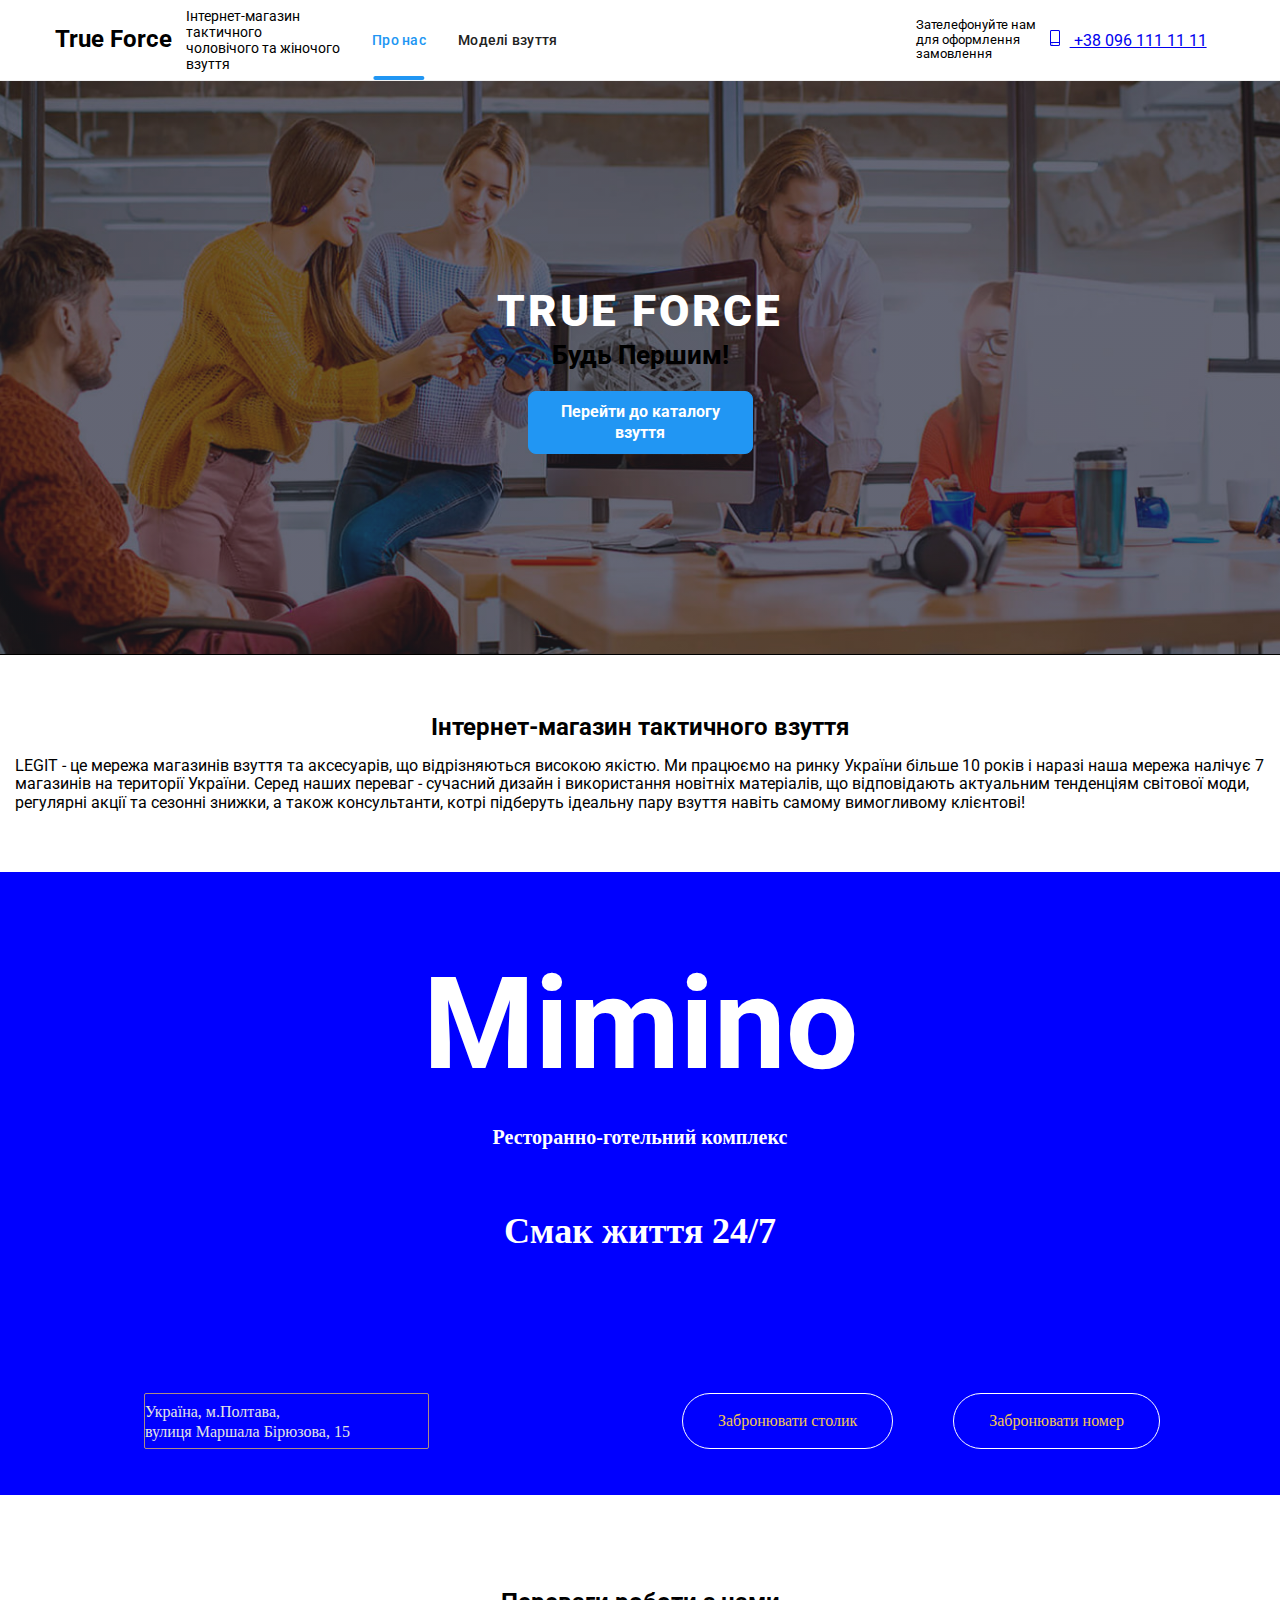
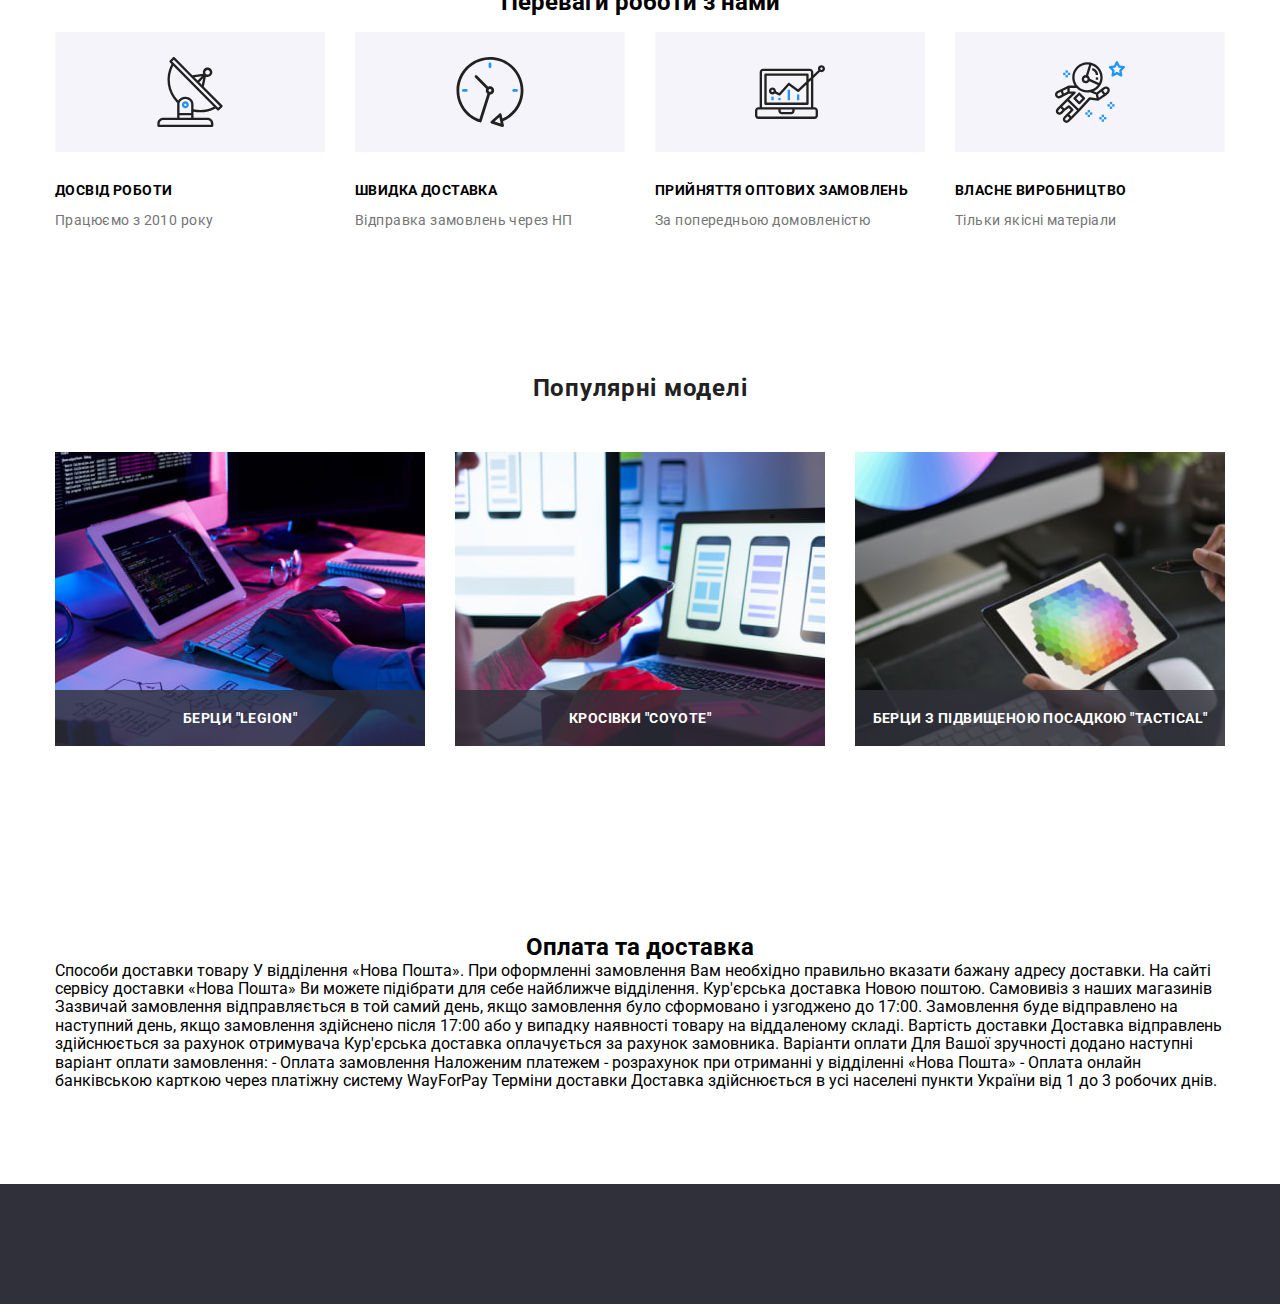
==== commit a23eba12: "створює нову секцію" ====
--- a/index.html
+++ b/index.html
@@ -125,6 +125,54 @@
         вимогливому клієнтові!</p>
     </div>
 </section>
+<!----------------- моя секція ------------------>
+<section class="section-hero">
+<container class="container-hero">
+    <h1 class="hero-header">Mimino</h1>
+    <p class="hero-text">Ресторанно-готельний комплекс</p>
+    <h2 class="hero-title">Смак життя 24/7</h2>
+
+    <div class="info-group">
+<svg class="adress-icon" width="24" height="24">
+    <use href=""></use>
+</svg>
+<a class="adress-link" 
+ href="https://www.google.com/maps/place/%D0%B2%D1%83%D0%BB%D0%B8%D1%86%D1%8F+%D0%9C%D0%B0%D1%80%D1%88%D0%B0%D0%BB%D0%B0+%D0%91%D1%96%D1%80%D1%8E%D0%B7%D0%BE%D0%B2%D0%B0,+15,+%D0%9F%D0%BE%D0%BB%D1%82%D0%B0%D0%B2%D0%B0,+%D0%9F%D0%BE%D0%BB%D1%82%D0%B0%D0%B2%D1%81%D1%8C%D0%BA%D0%B0+%D0%BE%D0%B1%D0%BB%D0%B0%D1%81%D1%82%D1%8C,+36000/@49.599194,34.5243576,17z/data=!3m1!4b1!4m6!3m5!1s0x40d82601f3347a5f:0x36f3f9aeec44a6a!8m2!3d49.599194!4d34.5265463!16s%2Fg%2F1tggm4y1?coh=164777&entry=tt" taget="_blank" rel="noopener noreferrer">
+ <p class="adress-title">Україна, м.Полтава,</p>
+ <p class="adress-text">вулиця Маршала Бірюзова, 15</p>
+</a>
+<button class="btntable">Забронювати столик</button>
+<button class="btnroom">Забронювати номер</button>
+    </div>
+    <ul class="socials">
+        <li class="socials-item">
+            <a class="socials-link" href="" target="_blank" rel="noopener noreferrer" aria-label="Instagram icon">
+                <svg class="icon" width="24" height="24">
+                    <use href=""></use>
+                </svg>
+            </a>
+        </li>
+        <li class="socials-item">
+            <a class="socials-link" href="" target="_blank" rel="noopener noreferrer" aria-label="Facebook icon">
+                <svg class="icon" width="24" height="24">
+                    <use href=""></use>
+                </svg>
+            </a>
+        </li>
+        <li class="socials-item">
+            <a class="socials-link" href="" target="_blank" rel="noopener noreferrer" aria-label="Telegram icon">
+                <svg class="icon" width="24" height="24">
+                    <use href=""></use>
+                </svg>
+            </a>
+        </li>
+    </ul>
+
+</container>
+</section>
+
+
+
 
    <!-------------------------- Our Benefits ----------------------->
 <section class="benefits-section">
@@ -320,7 +368,8 @@
     </div>
 </div>
 
-<script src="./js/mobile-menu.js"></script>
-<script src="./js/modal.js"></script>
+<!-- <script src="./js/mobile-menu.js"></script>
+<script src="./js/modal.js"></script> -->
+<script src="./js/script-1.js"></script>
 </body>
 </html>
--- a/css/main.min.css
+++ b/css/main.min.css
@@ -1 +1 @@
-:root{--primary-text-color: #212121;--ptext-color: #757575;--accent-color: #2196F3;--logofirst-color: #000000;--button-color: #FFFFFF;--buttonbg-color: #2196F3;--herobg-color: #2F303A;--footerbg-color: #2F303A}body{background-color:#fff;font-family:"Roboto",sans-serif}body.modal-open{overflow:hidden}h1,h2,h3,h4,h5,p{margin:0px}ul{margin:0px;padding-left:0px}img{display:block;width:100%;height:auto}.container,.container-footer,.container-payment,.container-project,.container-benefits,.container-hero{margin-left:auto;margin-right:auto;padding-left:15px;padding-right:15px}@media screen and (min-width: 480px){.container,.container-footer,.container-payment,.container-project,.container-benefits,.container-hero{width:448px}}@media screen and (min-width: 768px){.container,.container-footer,.container-payment,.container-project,.container-benefits,.container-hero{width:768px}}@media screen and (min-width: 1200px){.container,.container-footer,.container-payment,.container-project,.container-benefits,.container-hero{width:1200px}}.benefits-section{padding-top:60px;padding-bottom:60px}@media screen and (min-width: 768px){.benefits-section{padding-top:60px;padding-bottom:60px}}@media screen and (min-width: 1200px){.benefits-section{padding-top:94px;padding-bottom:94px}}.logo{color:var(--accent-color);font-family:"Raleway",sans-serif;font-style:normal;font-weight:700;font-size:26px;line-height:1.1923076923;initial-letter:.03em;text-decoration:none}.section-number__logo{margin-bottom:20px}.section-header__logo-header{color:var(--logofirst-color);font-weight:700}.section-number__logo-header{color:var(--button-color)}.container,.container-footer,.container-payment,.container-project,.container-benefits,.container-hero{margin-left:auto;margin-right:auto;padding-left:15px;padding-right:15px}.section-header{border-bottom:1px solid #f1f1f1;position:relative}.list{list-style:none;padding:0%;margin:0%}.first-nav{display:-webkit-box;display:-ms-flexbox;display:flex;-webkit-box-align:center;-ms-flex-align:center;align-items:center}@media screen and (min-width: 480px){.first-nav{height:60px;-webkit-box-align:center;-ms-flex-align:center;align-items:center}}@media screen and (min-width: 768px){.first-nav{height:80px;display:-webkit-box;display:-ms-flexbox;display:flex}}@media screen and (min-width: 1200px){.first-nav{height:80px}}.header-logo{display:-webkit-box;display:-ms-flexbox;display:flex;margin-right:14px}.header-title{display:-webkit-box;display:-ms-flexbox;display:flex;-webkit-box-align:start;-ms-flex-align:start;align-items:flex-start;margin-right:32px;font-size:14px;font-weight:400}.menu-button{min-height:40px;min-width:40px;display:-webkit-box;display:-ms-flexbox;display:flex;-webkit-box-align:center;-ms-flex-align:center;align-items:center;-webkit-box-pack:center;-ms-flex-pack:center;justify-content:center;margin:0;padding:0;background-color:rgba(0,0,0,0);cursor:pointer;border:rgba(0,0,0,0);outline:0}@media screen and (min-width: 768px){.menu-button{display:none}}@media screen and (max-width: 767px){.menu-button{margin-left:auto}}.menu-button .icon-cross{display:none}.menu-button.is-open .icon-cross{display:block}.menu-button.is-open .icon-menu{display:none}.menu-container{display:none;background-color:var(--button-color);font-size:34px;padding:48px 40px;z-index:2000}@media screen and (max-width: 767px){.menu-container.is-open{display:-webkit-box;display:-ms-flexbox;display:flex;-webkit-box-orient:vertical;-webkit-box-direction:normal;-ms-flex-direction:column;flex-direction:column}}@media screen and (min-width: 768px){.menu-container{display:-webkit-box;display:-ms-flexbox;display:flex;padding:0;-webkit-box-pack:justify;-ms-flex-pack:justify;justify-content:space-between}}@media screen and (max-width: 767px){.menu-container{position:absolute;top:100%;left:0;width:100%;height:90vh}}@media screen and (min-width: 1200px){.menu-container{display:-webkit-box;display:-ms-flexbox;display:flex;-webkit-box-pack:justify;-ms-flex-pack:justify;justify-content:space-between}}@media screen and (max-width: 767px){.navigation{display:-webkit-box;display:-ms-flexbox;display:flex}}@media screen and (min-width: 768px){.first-nav .logo{display:-webkit-box;display:-ms-flexbox;display:flex;-ms-flex-item-align:center;align-self:center;-webkit-box-pack:start;-ms-flex-pack:start;justify-content:flex-start;margin-right:93px}}@media screen and (max-width: 767px){.contacts{display:-webkit-box;display:-ms-flexbox;display:flex;margin-top:auto}}@media screen and (max-width: 1200px){.contacts{display:-webkit-box;display:-ms-flexbox;display:flex;-webkit-box-align:center;-ms-flex-align:center;align-items:center}}@media screen and (min-width: 1200px){.contacts{display:-webkit-box;display:-ms-flexbox;display:flex;-webkit-box-align:center;-ms-flex-align:center;align-items:center;margin-left:auto;margin-right:auto;margin-left:230px}}.communication{display:-webkit-box;display:-ms-flexbox;display:flex;-webkit-box-align:start;-ms-flex-align:start;align-items:flex-start;font-size:small;font-weight:400;margin-right:14px}@media screen and (min-width: 768px){.site-nav{display:-webkit-box;display:-ms-flexbox;display:flex;margin-right:96px}}@media screen and (min-width: 1200px){.site-nav{display:-webkit-box;display:-ms-flexbox;display:flex}}@media screen and (max-width: 767px){.site-nav,.info-about{display:block}}@media screen and (min-width: 768px){.site-nav,.info-about{display:-webkit-box;display:-ms-flexbox;display:flex}}.site-nav .site-nav__link,.info-about .info-about__link{display:-webkit-box;display:-ms-flexbox;display:flex;-webkit-box-align:center;-ms-flex-align:center;align-items:center;-webkit-box-pack:center;-ms-flex-pack:center;justify-content:center}@media screen and (max-width: 767px){.site-nav__main-nav{margin-bottom:32px}}@media screen and (min-width: 768px){.site-nav__main-nav{margin-right:32px}}.info-about{margin-left:auto;margin-right:0px}@media screen and (max-width: 767px){.info-about{display:block;margin-left:0px;margin-bottom:64px}}@media screen and (min-width: 768px){.info-about{display:block;margin-left:auto}}@media screen and (min-width: 1200px){.info-about{display:-webkit-box;display:-ms-flexbox;display:flex}}.link{display:-webkit-box;display:-ms-flexbox;display:flex;-webkit-box-align:center;-ms-flex-align:center;align-items:center}.site-nav .site-nav__link{-webkit-transition-property:color;transition-property:color;-webkit-transition-duration:250ms;transition-duration:250ms;-webkit-transition-timing-function:cubic-bezier(0.4, 0, 0.2, 1);transition-timing-function:cubic-bezier(0.4, 0, 0.2, 1);color:var(--primary-text-color);font-family:"Roboto" sans-serif;display:block;padding-top:32px;padding-bottom:32px;text-decoration:none;text-transform:none;margin-bottom:0;margin-top:0;font-weight:500;font-size:14px;line-height:1.1428571429;letter-spacing:.02em}@media screen and (max-width: 767px){.site-nav .site-nav__link{padding-top:0px;padding-bottom:0px;font-weight:500;font-size:40px;line-height:1.175;color:var(--primary-text-color)}}.info-about .info-about__link{-webkit-transition-property:color;transition-property:color;-webkit-transition-duration:250ms;transition-duration:250ms;-webkit-transition-timing-function:cubic-bezier(0.4, 0, 0.2, 1);transition-timing-function:cubic-bezier(0.4, 0, 0.2, 1);color:var(--primary-text-color);font-family:"Roboto" sans-serif;display:block;padding-top:32px;padding-bottom:32px;text-decoration:none;text-transform:none;margin-bottom:0;margin-top:0;font-weight:500;font-size:14px;line-height:1.1428571429;letter-spacing:.02em}@media screen and (max-width: 767px){.info-about .info-about__link{padding-top:0px;padding-bottom:0px;font-size:24px;line-height:1.1666666667;color:var(--ptext-color)}}@media screen and (min-width: 768px){.info-about .info-about__link{padding-top:0px;padding-bottom:0px}}.info-about .info-about__link{color:var(--ptext-color);display:-webkit-box;display:-ms-flexbox;display:flex;-webkit-box-align:center;-ms-flex-align:center;align-items:center}.site-nav__link--bluelink:hover,.site-nav__link--bluelink:focus,.info-about__link--bluelink:hover,.info-about__link--bluelink:focus,.info-about__link--telcolor:hover,.info-about__link--telcolor:focus{color:var(--accent-color)}@media screen and (max-width: 767px){.info-about__link--telcolor{color:var(--accent-color)}}.info-about__main-nav{display:-webkit-box;display:-ms-flexbox;display:flex;-webkit-box-align:baseline;-ms-flex-align:baseline;align-items:baseline;-ms-flex-wrap:nowrap;flex-wrap:nowrap;font-size:medium;font-weight:400}@media screen and (min-width: 768px){.info-about__main-nav:not(:last-child){margin-bottom:10px}}@media screen and (min-width: 1200px){.info-about__main-nav:not(:last-child){margin-right:50px;margin-bottom:0px}}@media screen and (max-width: 767px){.info-about__main-nav:not(:last-child){margin-bottom:32px}}.info-about__info-icon,.info-about__info-header{display:inline-block;fill:currentColor}@media screen and (max-width: 767px){.info-about__info-icon,.info-about__info-header{display:none}}.info-about__info-header{margin-right:10px}.info-about__info-icon{margin-right:10px}@media screen and (min-width: 768px){.site-nav .active{position:relative}}.site-nav .active{color:var(--accent-color);background-color:var(--button-color)}.site-nav .active::after{content:"";position:absolute;left:50%;bottom:0;-webkit-transform:translateX(-50%) scaleX(0.3);transform:translateX(-50%) scaleX(0.3);display:block;width:95%;height:4px;border-radius:2px;background-color:var(--accent-color);opacity:0}@media screen and (max-width: 767px){.site-nav .active::after{display:none}}.site-nav .active::after{-webkit-transform:translateX(-50%) scaleX(1);transform:translateX(-50%) scaleX(1);opacity:1}.menu-link{display:-webkit-box;display:-ms-flexbox;display:flex;font-family:"Roboto";font-style:normal;font-weight:500;font-size:18px;line-height:1.2222222222;letter-spacing:.02em;color:var(--accent-color)}@media screen and (max-width: 767px){.menu-link{display:-webkit-box;display:-ms-flexbox;display:flex}}@media screen and (min-width: 768px){.menu-link{display:none}}.menu-link__socials{margin-right:20px}.menu-link__item:not(:last-child){margin-right:20px;border-right:2px solid rgba(33,33,33,.2)}.container-hero{text-align:center;-webkit-box-align:center;-ms-flex-align:center;align-items:center;-webkit-box-pack:center;-ms-flex-pack:center;justify-content:center}.overlay{max-width:1600px;margin-left:auto;margin-right:auto;outline:1px solid #000;background-repeat:no-repeat;background-position:center;background-size:cover;background-image:-webkit-gradient(linear, left top, right top, from(rgba(47, 48, 58, 0.4)), to(rgba(47, 48, 58, 0.4))),url(../images/hero/img_sqphone@1x.jpg);background-image:linear-gradient(to right, rgba(47, 48, 58, 0.4), rgba(47, 48, 58, 0.4)),url(../images/hero/img_sqphone@1x.jpg)}@media(min-device-pixel-ratio: 2),(-webkit-min-device-pixel-ratio: 2),(min-resolution: 192dpi),(min-resolution: 2dppx){.overlay{background-image:-webkit-gradient(linear, left top, right top, from(rgba(47, 48, 58, 0.4)), to(rgba(47, 48, 58, 0.4))),url(../images/hero/img_sgphone@2x.jpg);background-image:linear-gradient(to right, rgba(47, 48, 58, 0.4), rgba(47, 48, 58, 0.4)),url(../images/hero/img_sgphone@2x.jpg)}}@media screen and (min-width: 481px){.overlay{background-image:-webkit-gradient(linear, left top, right top, from(rgba(47, 48, 58, 0.4)), to(rgba(47, 48, 58, 0.4))),url(../images/hero/img_sqtablet@1x.jpg);background-image:linear-gradient(to right, rgba(47, 48, 58, 0.4), rgba(47, 48, 58, 0.4)),url(../images/hero/img_sqtablet@1x.jpg)}}@media screen and (min-width: 481px)and (min-device-pixel-ratio: 2),screen and (min-width: 481px)and (-webkit-min-device-pixel-ratio: 2),screen and (min-width: 481px)and (min-resolution: 192dpi),screen and (min-width: 481px)and (min-resolution: 2dppx){.overlay{background-image:-webkit-gradient(linear, left top, right top, from(rgba(47, 48, 58, 0.4)), to(rgba(47, 48, 58, 0.4))),url(../images/hero/img_sqtablet@2x.jpg);background-image:linear-gradient(to right, rgba(47, 48, 58, 0.4), rgba(47, 48, 58, 0.4)),url(../images/hero/img_sqtablet@2x.jpg)}}@media screen and (min-width: 769px){.overlay{background-image:-webkit-gradient(linear, left top, right top, from(rgba(47, 48, 58, 0.4)), to(rgba(47, 48, 58, 0.4))),url(../images/hero/Img_sqdesktop@1x.jpg);background-image:linear-gradient(to right, rgba(47, 48, 58, 0.4), rgba(47, 48, 58, 0.4)),url(../images/hero/Img_sqdesktop@1x.jpg)}}@media screen and (min-width: 769px)and (min-device-pixel-ratio: 2),screen and (min-width: 769px)and (-webkit-min-device-pixel-ratio: 2),screen and (min-width: 769px)and (min-resolution: 192dpi),screen and (min-width: 769px)and (min-resolution: 2dppx){.overlay{background-image:-webkit-gradient(linear, left top, right top, from(rgba(47, 48, 58, 0.4)), to(rgba(47, 48, 58, 0.4))),url(../images/hero/Img_sqdesktop@2x.jpg);background-image:linear-gradient(to right, rgba(47, 48, 58, 0.4), rgba(47, 48, 58, 0.4)),url(../images/hero/Img_sqdesktop@2x.jpg)}}.hero{padding-top:118px;padding-bottom:118px;text-align:center;-webkit-box-align:center;-ms-flex-align:center;align-items:center;-webkit-box-pack:center;-ms-flex-pack:center;justify-content:center;background-color:var(--herobg-color)}@media screen and (min-width: 768px){.hero{padding-top:118px;padding-bottom:118px}}@media screen and (min-width: 1200px){.hero{padding-top:200px;padding-bottom:200px}}.hero__hero-title{color:var(--button-color);font-weight:900;font-size:26px;line-height:1.6153846154;letter-spacing:.06em;text-transform:uppercase;color:var(--button-color)}@media screen and (min-width: 1200px){.hero__hero-title{font-weight:900;font-size:44px;line-height:1.3636363636;letter-spacing:.06em}}.hero__hero-description{color:#000;font-weight:800;font-size:26px;margin-bottom:20px}.button-link{text-decoration:none;color:var(--button-color);line-height:0}.hero__buttonpage{min-width:216px;padding-left:32px;padding-right:32px;line-height:1;border-radius:8px}.buttonpage,.backdrop__buttonpage,.hero__buttonpage{color:var(--button-color);background-color:var(--accent-color);font-weight:700;display:inline-block;font-size:16px;text-align:center;padding-top:10px;padding-bottom:10px;border:1px solid var(--accent-color);cursor:pointer}.aboutus-section{padding-top:60px;padding-bottom:60px}.aboutus-container{margin-left:auto;margin-right:auto;padding-left:15px;padding-right:15px}.aboutus__title{display:-webkit-box;display:-ms-flexbox;display:flex;-webkit-box-pack:center;-ms-flex-pack:center;justify-content:center;margin-bottom:15px}.container-benefits{min-width:480px}@media screen and (min-width: 1200px){.benefits-section{padding-top:94px;padding-bottom:94px}}.benefits-line__description{-ms-flex-line-pack:start;align-content:flex-start;-ms-flex-item-align:baseline;align-self:baseline;width:450px}@media screen and (min-width: 768px){.benefits-line__description{width:354px;height:48px}}@media screen and (min-width: 1200px){.benefits-line__description{width:270px;height:72px}}.benefits-line__line{-ms-flex-item-align:baseline;align-self:baseline;color:var(--logofirst-color);font-weight:700;margin-bottom:10px;font-family:"Roboto",sans-serif;font-size:14px;line-height:1.1428571429;letter-spacing:.03em;text-transform:uppercase}@media screen and (max-width: 767px){.benefits-line__line{text-align:center}}.benefits-line__text-line{font-family:"Roboto";font-weight:400;font-size:14px;line-height:1.7142857143;letter-spacing:.03em}.benefits-section__title{display:-webkit-box;display:-ms-flexbox;display:flex;-webkit-box-pack:center;-ms-flex-pack:center;justify-content:center;margin-bottom:15px}.container-benefits .benefits-line{display:block;list-style:none;color:var(--ptext-color)}@media screen and (min-width: 768px){.container-benefits .benefits-line{display:-webkit-box;display:-ms-flexbox;display:flex;-ms-flex-wrap:wrap;flex-wrap:wrap;margin:-15px}}@media screen and (min-width: 1200px){.container-benefits .benefits-line{display:-webkit-box;display:-ms-flexbox;display:flex;-ms-flex-item-align:end;align-self:flex-end}}.benefits-line__text-nodestart,.benefits-line__text-nodecenter,.benefits-line__text-nodemiddle,.benefits-line__text-nodefinish{-webkit-box-align:center;-ms-flex-align:center;align-items:center}@media screen and (max-width: 767px){.benefits-line__text-nodestart,.benefits-line__text-nodecenter,.benefits-line__text-nodemiddle,.benefits-line__text-nodefinish{width:450px;height:226px;display:block}.benefits-line__text-nodestart:not(:last-child),.benefits-line__text-nodecenter:not(:last-child),.benefits-line__text-nodemiddle:not(:last-child),.benefits-line__text-nodefinish:not(:last-child){margin-bottom:30px}}@media screen and (min-width: 768px){.benefits-line__text-nodestart,.benefits-line__text-nodecenter,.benefits-line__text-nodemiddle,.benefits-line__text-nodefinish{display:block;width:354px;height:224px;width:calc((100% - 60px)/2);margin:15px}}@media screen and (min-width: 1200px){.benefits-line__text-nodestart,.benefits-line__text-nodecenter,.benefits-line__text-nodemiddle,.benefits-line__text-nodefinish{width:270px;height:248px}.benefits-line__text-nodestart .benefits-line__text-nodestart,.benefits-line__text-nodestart .benefits-line__text-nodecenter,.benefits-line__text-nodestart .benefits-line__text-nodemiddle,.benefits-line__text-nodestart .benefits-line__text-nodefinish:not(:last-child),.benefits-line__text-nodecenter .benefits-line__text-nodestart,.benefits-line__text-nodecenter .benefits-line__text-nodecenter,.benefits-line__text-nodecenter .benefits-line__text-nodemiddle,.benefits-line__text-nodecenter .benefits-line__text-nodefinish:not(:last-child),.benefits-line__text-nodemiddle .benefits-line__text-nodestart,.benefits-line__text-nodemiddle .benefits-line__text-nodecenter,.benefits-line__text-nodemiddle .benefits-line__text-nodemiddle,.benefits-line__text-nodemiddle .benefits-line__text-nodefinish:not(:last-child),.benefits-line__text-nodefinish .benefits-line__text-nodestart,.benefits-line__text-nodefinish .benefits-line__text-nodecenter,.benefits-line__text-nodefinish .benefits-line__text-nodemiddle,.benefits-line__text-nodefinish .benefits-line__text-nodefinish:not(:last-child){margin-right:30px}}.benefits-line__text-nodestart{display:-webkit-inline-box;display:-ms-inline-flexbox;display:inline-flex;-webkit-box-orient:vertical;-webkit-box-direction:normal;-ms-flex-direction:column;flex-direction:column;-webkit-box-align:center;-ms-flex-align:center;align-items:center}.benefits-line__text-nodestart::before{content:"";width:450px;height:120px;background-size:auto;background-image:url(../images/icons/antena.svg);background-repeat:no-repeat;background-position:center;background-color:#f5f4fa;margin-bottom:30px}@media screen and (min-width: 768px){.benefits-line__text-nodestart::before{width:354px}}@media screen and (min-width: 1200px){.benefits-line__text-nodestart::before{width:270px}}.benefits-line__text-nodecenter::before{content:"";width:450px;height:120px;background-size:auto;background-image:url(../images/icons/clock.svg);background-repeat:no-repeat;background-position:center;background-color:#f5f4fa;margin-bottom:30px}@media screen and (min-width: 768px){.benefits-line__text-nodecenter::before{width:354px}}@media screen and (min-width: 1200px){.benefits-line__text-nodecenter::before{width:270px}}.benefits-line__text-nodecenter{display:-webkit-inline-box;display:-ms-inline-flexbox;display:inline-flex;-webkit-box-orient:vertical;-webkit-box-direction:normal;-ms-flex-direction:column;flex-direction:column;-webkit-box-align:center;-ms-flex-align:center;align-items:center}.benefits-line__text-nodemiddle::before{content:"";width:450px;height:120px;background-size:auto;background-image:url(../images/icons/diagram.svg);background-repeat:no-repeat;background-position:center;background-color:#f5f4fa;margin-bottom:30px}@media screen and (min-width: 768px){.benefits-line__text-nodemiddle::before{width:354px}}@media screen and (min-width: 1200px){.benefits-line__text-nodemiddle::before{width:270px}}.benefits-line__text-nodemiddle{display:-webkit-inline-box;display:-ms-inline-flexbox;display:inline-flex;-webkit-box-orient:vertical;-webkit-box-direction:normal;-ms-flex-direction:column;flex-direction:column;-webkit-box-align:center;-ms-flex-align:center;align-items:center}.benefits-line__text-nodefinish::before{content:"";width:450px;height:120px;background-size:auto;background-image:url(../images/icons/astronaut.svg);background-repeat:no-repeat;background-position:center;background-color:#f5f4fa;margin-bottom:30px}@media screen and (min-width: 768px){.benefits-line__text-nodefinish::before{width:354px}}@media screen and (min-width: 1200px){.benefits-line__text-nodefinish::before{width:270px}}.benefits-line__text-nodefinish{display:-webkit-inline-box;display:-ms-inline-flexbox;display:inline-flex;-webkit-box-orient:vertical;-webkit-box-direction:normal;-ms-flex-direction:column;flex-direction:column;-webkit-box-align:center;-ms-flex-align:center;align-items:center}.benefits-line .text-node{min-width:270px}@media screen and (min-width: 1200px){.section-title{padding-bottom:94px}}.section-title__section-titlework{margin-bottom:50px;text-align:center;font-weight:700;font-family:"Roboto",sans-serif;line-height:1.1666666667;letter-spacing:.03em;color:var(--primary-text-color)}.order{display:-webkit-box;display:-ms-flexbox;display:flex;-webkit-box-pack:center;-ms-flex-pack:center;justify-content:center;-ms-flex-item-align:center;align-self:center;font-weight:700;font-size:24px}.project{display:-webkit-box;display:-ms-flexbox;display:flex}.project__photo-work:not(:last-child){margin-right:30px}.project__photo-work{position:relative}.input-column{position:absolute;bottom:0px;width:100%;padding-top:20px;padding-bottom:20px;background:rgba(47,48,58,.8)}.input-column__input-text{text-transform:uppercase;text-align:center;color:var(--button-color);font-family:"Roboto";font-style:normal;font-weight:700;font-size:14px;line-height:1.1428571429;text-align:center;letter-spacing:.03em}.payment-section{padding-top:60px;padding-bottom:60px}@media screen and (min-width: 1200px){.payment-section{padding-top:94px;padding-bottom:94px}}.payment-title{display:-webkit-box;display:-ms-flexbox;display:flex;-webkit-box-pack:center;-ms-flex-pack:center;justify-content:center}.container-footer{display:-webkit-box;display:-ms-flexbox;display:flex;-webkit-box-pack:center;-ms-flex-pack:center;justify-content:center;-webkit-box-align:center;-ms-flex-align:center;align-items:center;-webkit-box-orient:vertical;-webkit-box-direction:normal;-ms-flex-direction:column;flex-direction:column;-ms-flex-line-pack:center;align-content:center;-webkit-box-align:baseline;-ms-flex-align:baseline;align-items:baseline}@media screen and (max-width: 480px){.container-footer{display:block;text-align:center}}@media screen and (min-width: 481px){.container-footer{display:-webkit-box;display:-ms-flexbox;display:flex;-webkit-box-align:center;-ms-flex-align:center;align-items:center}}@media screen and (min-width: 1200px){.container-footer{display:-webkit-box;display:-ms-flexbox;display:flex;-webkit-box-orient:horizontal;-webkit-box-direction:normal;-ms-flex-direction:row;flex-direction:row;text-align:start;-webkit-box-align:baseline;-ms-flex-align:baseline;align-items:baseline}}.section-number{padding-top:60px;padding-bottom:60px;background-color:var(--footerbg-color)}@media screen and (max-width: 767px){.container-baseline{margin-bottom:60px}}@media screen and (min-width: 768px){.container-baseline{display:-webkit-box;display:-ms-flexbox;display:flex;-webkit-box-align:baseline;-ms-flex-align:baseline;align-items:baseline;margin-bottom:60px}}@media screen and (min-width: 1200px){.container-baseline{display:-webkit-box;display:-ms-flexbox;display:flex;-webkit-box-orient:horizontal;-webkit-box-direction:normal;-ms-flex-direction:row;flex-direction:row;-webkit-box-align:baseline;-ms-flex-align:baseline;align-items:baseline;margin-right:93px;margin-bottom:0}}.logo{color:var(--accent-color);font-family:"Raleway",sans-serif;font-style:normal;font-weight:700;font-size:26px;line-height:1.1923076923;initial-letter:.03em;text-decoration:none}.section-number__logo{margin-bottom:20px}@media screen and (min-width: 768px){.section-number__logo{-ms-flex-item-align:center;align-self:center}}@media screen and (min-width: 1200px){.section-number__logo{-ms-flex-item-align:start;align-self:flex-start}}.section-number__logo-header{color:var(--button-color)}.section-header__logo-header{color:var(--logofirst-color);font-weight:700}.first-column{display:-webkit-box;display:-ms-flexbox;display:flex;-webkit-box-orient:vertical;-webkit-box-direction:normal;-ms-flex-direction:column;flex-direction:column}@media screen and (max-width: 767px){.first-column{display:-webkit-box;display:-ms-flexbox;display:flex;-webkit-box-orient:vertical;-webkit-box-direction:normal;-ms-flex-direction:column;flex-direction:column;-webkit-box-align:center;-ms-flex-align:center;align-items:center;margin-bottom:60px}}@media screen and (min-width: 768px){.first-column{display:-webkit-box;display:-ms-flexbox;display:flex;-webkit-box-orient:vertical;-webkit-box-direction:normal;-ms-flex-direction:column;flex-direction:column;margin-right:165px}}@media screen and (min-width: 1200px){.first-column{display:-webkit-box;display:-ms-flexbox;display:flex;margin-right:70px;margin-bottom:0}}.footer-info__element{-webkit-transition-property:color;transition-property:color;-webkit-transition-duration:250ms;transition-duration:250ms;-webkit-transition-timing-function:cubic-bezier(0.4, 0, 0.2, 1);transition-timing-function:cubic-bezier(0.4, 0, 0.2, 1);font-family:"Roboto";color:rgba(255,255,255,.6);font-style:normal;font-weight:400;font-size:14px;line-height:1.7142857143;letter-spacing:.03em;text-decoration:none}.footer-info__element--white:hover,.footer-info__element--white:focus{color:var(--button-color)}.footer-info{background-color:var(--footerbg-color)}@media screen and (max-width: 1199px){.footer-info{display:-webkit-box;display:-ms-flexbox;display:flex;-webkit-box-align:center;-ms-flex-align:center;align-items:center;-webkit-box-orient:vertical;-webkit-box-direction:normal;-ms-flex-direction:column;flex-direction:column}}@media screen and (min-width: 1200px){.footer-info{display:inline-block}}.footer-info__contacts{display:block;margin-bottom:9px}.footer-info__contacts:last-child{margin-bottom:0px}.footer-info__element{-webkit-transition-property:color;transition-property:color;-webkit-transition-duration:250ms;transition-duration:250ms;-webkit-transition-timing-function:cubic-bezier(0.4, 0, 0.2, 1);transition-timing-function:cubic-bezier(0.4, 0, 0.2, 1);font-family:"Roboto";color:rgba(255,255,255,.6);font-style:normal;font-weight:400;font-size:14px;line-height:1.7142857143;letter-spacing:.03em;text-decoration:none}.footer-info__element--white:hover,.footer-info__element--white:focus{color:var(--button-color)}.footer-info{background-color:var(--footerbg-color)}.footer-info__contacts{margin-bottom:9px}.footer-info__contacts:last-child{margin-bottom:0px}.logo-footer{color:var(--button-color)}.jointoday{display:inline-block;-webkit-box-align:center;-ms-flex-align:center;align-items:center;-webkit-box-orient:vertical;-webkit-box-direction:normal;-ms-flex-direction:column;flex-direction:column}@media screen and (min-width: 768px){.jointoday{display:-webkit-box;display:-ms-flexbox;display:flex;-webkit-box-align:start;-ms-flex-align:start;align-items:flex-start}}@media screen and (min-width: 481px){.jointoday{display:-webkit-box;display:-ms-flexbox;display:flex;-webkit-box-pack:center;-ms-flex-pack:center;justify-content:center}}.section-number__jointoday-title{margin-bottom:20px;color:#fff;font-family:"Roboto";font-style:normal;font-weight:700;font-size:14px;line-height:1.1428571429;letter-spacing:.03em;text-transform:uppercase}@media screen and (min-width: 768px){.section-number__jointoday-title{-ms-flex-item-align:center;align-self:center}}@media screen and (min-width: 1200px){.section-number__jointoday-title{-ms-flex-item-align:start;align-self:flex-start}}.socialsgroup{display:-webkit-box;display:-ms-flexbox;display:flex;-webkit-box-pack:center;-ms-flex-pack:center;justify-content:center;text-align:center;gap:10px}.socialsgroup__connect-link{-webkit-transition-property:color,background-color;transition-property:color,background-color;-webkit-transition-duration:250ms;transition-duration:250ms;-webkit-transition-timing-function:cubic-bezier(0.4, 0, 0.2, 1);transition-timing-function:cubic-bezier(0.4, 0, 0.2, 1);display:-webkit-box;display:-ms-flexbox;display:flex;-webkit-box-pack:center;-ms-flex-pack:center;justify-content:center;-webkit-box-align:center;-ms-flex-align:center;align-items:center;width:44px;height:44px;border-radius:50px;fill:var(--button-color);background-color:#3b3c49;outline:2px solid rgba(0,0,0,0);outline-offset:-2px}.socialsgroup__connect-link--blue:hover,.socialsgroup__connect-link--blue:focus{fill:var(--button-color);background-color:var(--accent-color)}.follow{display:-webkit-box;display:-ms-flexbox;display:flex;-webkit-box-orient:vertical;-webkit-box-direction:normal;-ms-flex-direction:column;flex-direction:column}.main-line{display:-webkit-box;display:-ms-flexbox;display:flex;-webkit-box-orient:vertical;-webkit-box-direction:normal;-ms-flex-direction:column;flex-direction:column}@media screen and (min-width: 1200px){.main-line{display:-webkit-box;display:-ms-flexbox;display:flex;-webkit-box-orient:horizontal;-webkit-box-direction:normal;-ms-flex-direction:row;flex-direction:row;-webkit-box-pack:center;-ms-flex-pack:center;justify-content:center;-webkit-box-align:baseline;-ms-flex-align:baseline;align-items:baseline}}.section-number__subscribe{margin-bottom:20px;font-family:"Roboto";font-style:normal;font-weight:700;font-size:14px;line-height:1.1428571429;text-transform:uppercase;color:#fff}@media screen and (min-width: 481px){.section-number__subscribe{text-align:center}}@media screen and (min-width: 1200px){.section-number__subscribe{text-align:start}}.section-number__subscribe-info{-webkit-transition-property:outline,border;transition-property:outline,border;-webkit-transition-duration:250ms;transition-duration:250ms;-webkit-transition-timing-function:cubic-bezier(0.4, 0, 0.2, 1);transition-timing-function:cubic-bezier(0.4, 0, 0.2, 1);margin-bottom:20px;padding:15px 16px;min-width:354px;min-height:50px;border:1px solid rgba(255,255,255,.3);-webkit-filter:drop-shadow(0px 4px 4px rgba(0, 0, 0, 0.15));filter:drop-shadow(0px 4px 4px rgba(0, 0, 0, 0.15));border-radius:4px;background-color:var(--footerbg-color)}@media screen and (max-width: 767px){.section-number__subscribe-info{display:inline-block;width:100%;height:50px}}@media screen and (min-width: 1200px){.section-number__subscribe-info{margin-bottom:0;margin-right:12px}}.main-line:focus-within>.section-number__subscribe-info--blueborder{outline:rgba(0,0,0,0);border:1px solid var(--accent-color);border-radius:4px}.btn-subscribe{display:inline-block;color:var(--button-color);background-color:var(--accent-color);font-weight:700;display:inline-block;width:200px;height:50px;font-size:16px;line-height:1.875;text-align:start;padding-top:10px;padding-bottom:10px;padding-left:28px;padding-right:28px;border:1px solid var(--accent-color);border-radius:2px;cursor:pointer}@media screen and (max-width: 480px){.btn-subscribe{-ms-flex-item-align:center;align-self:center}}@media screen and (min-width: 481px){.btn-subscribe{-ms-flex-item-align:center;align-self:center}}.btn-subscribe{position:relative}.section-number__subscribe-icon{position:absolute;position:absolute;top:55%;left:67%;-webkit-transform:translateY(-50%);transform:translateY(-50%);fill:var(--button-color)}.backdrop{position:fixed;top:0;left:0;z-index:2500;width:100%;height:100%;padding:93px 15px;overflow-y:scroll;background-color:rgba(25,28,38,.4);-webkit-backdrop-filter:blur(1px);backdrop-filter:blur(1px);-webkit-transition:opacity 150ms linear,visibility 150ms linear;transition:opacity 150ms linear,visibility 150ms linear}@media screen and (min-width: 768px){.backdrop{padding:208px 160px}}@media screen and (min-width: 1200px){.backdrop{padding:222px 536px}}.backdrop.is-hidden{opacity:0px;visibility:hidden;pointer-events:none}.modal{padding-top:52px;padding-left:40px;padding-right:40px;padding-bottom:28px;position:absolute;top:50%;left:50%;-webkit-transform:translateX(-50%) translateY(-50%);transform:translateX(-50%) translateY(-50%);background-color:var(--button-color);border-radius:10px;-webkit-box-shadow:rgba(100,100,111,.2) 0px 7px 29px 0px;box-shadow:rgba(100,100,111,.2) 0px 7px 29px 0px}@media screen and (min-width: 768px){.modal{width:450px;height:609px}}@media screen and (min-width: 1200px){.modal{width:528px;height:581px}}.backdrop .is-hidden .modal{opacity:0px;-webkit-transform:translateX(-50%) translateY(-50%);transform:translateX(-50%) translateY(-50%)}.form{display:-webkit-box;display:-ms-flexbox;display:flex;-ms-flex-item-align:start;align-self:flex-start;-webkit-box-orient:vertical;-webkit-box-direction:normal;-ms-flex-direction:column;flex-direction:column;margin-top:12px}.backdrop__information-title{display:-webkit-box;display:-ms-flexbox;display:flex;-webkit-box-pack:center;-ms-flex-pack:center;justify-content:center;margin-bottom:12px;font-family:"Roboto";font-style:normal;font-weight:700;font-size:20px;line-height:1.15;text-align:center;letter-spacing:.03em;color:#212121}.backdrop__datalist{font-family:"Roboto";font-style:normal;font-weight:400;font-size:12px;line-height:1.1666666667;letter-spacing:.01em;color:#757575}@media screen and (min-width: 768px){.backdrop__datalist{display:block}}.basegroup:focus-within>.backdrop__baseword--blue{outline:rgba(0,0,0,0);border:1px solid var(--accent-color);border-radius:4px}.basegroup:focus-within>.backdrop__modalname--blue{fill:var(--accent-color)}.basegroup:focus-within>.backdrop__modalnumber--blue{fill:var(--accent-color)}.basegroup:focus-within>.backdrop__modalemail--blue{fill:var(--accent-color)}.basegroup:focus-within>.backdrop__basearea--blue{outline:rgba(0,0,0,0);border:1px solid var(--accent-color);border-radius:4px}.backdrop__baseword{-webkit-transition-property:outline,border;transition-property:outline,border;-webkit-transition-duration:250ms;transition-duration:250ms;-webkit-transition-timing-function:cubic-bezier(0.4, 0, 0.2, 1);transition-timing-function:cubic-bezier(0.4, 0, 0.2, 1);margin-top:4px;margin-bottom:10px;padding:10px 20px;padding-left:48px;cursor:pointer;border:1px solid rgba(33,33,33,.2);border-radius:4px;min-height:40px;min-width:370px}@media screen and (min-width: 480px){.backdrop__baseword{width:370px;height:40px}}@media screen and (min-width: 768px){.backdrop__baseword{min-width:370px;height:40px}}@media screen and (min-width: 1200px){.backdrop__baseword{width:448px;height:40px}}.backdrop__basearea{-webkit-transition-property:outline,border;transition-property:outline,border;-webkit-transition-duration:250ms;transition-duration:250ms;-webkit-transition-timing-function:cubic-bezier(0.4, 0, 0.2, 1);transition-timing-function:cubic-bezier(0.4, 0, 0.2, 1);margin-top:4px;padding:12px 16px;border:1px solid rgba(33,33,33,.2);border-radius:4px;height:120px;min-width:370px;resize:none}@media screen and (min-width: 1200px){.backdrop__basearea{width:448px;height:120px}}.backdrop__agreement{color:var(--accent-color)}.backdrop__contract{position:relative;display:-webkit-box;display:-ms-flexbox;display:flex;-webkit-box-pack:center;-ms-flex-pack:center;justify-content:center;font-family:"Roboto";font-style:normal;font-weight:400;font-size:14px;line-height:1.7142857143;letter-spacing:.03em;color:#757575}@media screen and (max-width: 1199px){.backdrop__contract{margin-left:16px;font-size:12px;line-height:1.1666666667}}@media screen and (max-width: 767px){.backdrop__contract{display:block}}@media screen and (min-width: 768px){.backdrop__contract{display:block}}.basegroup{position:relative}.backdrop__modalname{position:absolute;top:55%;left:5%;-webkit-transform:translateY(-50%);transform:translateY(-50%)}.backdrop__modalnumber{position:absolute;top:58%;left:5%;-webkit-transform:translateY(-50%);transform:translateY(-50%)}.backdrop__modalemail{position:absolute;top:58%;left:5%;-webkit-transform:translateY(-50%);transform:translateY(-50%)}.form-group{display:-webkit-box;display:-ms-flexbox;display:flex;-webkit-box-pack:center;-ms-flex-pack:center;justify-content:center;-webkit-box-align:center;-ms-flex-align:center;align-items:center;margin-top:20px;margin-bottom:30px}.backdrop__baseconsent{position:relative;-webkit-appearance:none;-moz-appearance:none;appearance:none;margin-left:14px}@media screen and (max-width: 767px){.backdrop__baseconsent{margin-left:18px}}@media screen and (min-width: 768px){.backdrop__baseconsent{margin-left:18px}}.backdrop__consent-icon{-webkit-transition-property:fill,border,background-color;transition-property:fill,border,background-color;-webkit-transition-duration:250ms;transition-duration:250ms;-webkit-transition-timing-function:cubic-bezier(0.4, 0, 0.2, 1);transition-timing-function:cubic-bezier(0.4, 0, 0.2, 1);position:absolute;top:80.5%;left:10%;-webkit-transform:translateY(-50%);transform:translateY(-50%);border:1px solid #212121;fill:var(--button-color)}@media screen and (min-width: 768px){.backdrop__consent-icon{top:79%;left:12%}}@media screen and (min-width: 1200px){.backdrop__consent-icon{top:79.5%;left:10%}}.backdrop__baseconsent:checked+.backdrop__consent-icon--check{border:rgba(0,0,0,0);fill:var(--button-color);background-color:var(--accent-color)}.btn-close{position:absolute;top:26px;right:14px;padding:0;display:-webkit-inline-box;display:-ms-inline-flexbox;display:inline-flex;-webkit-box-align:center;-ms-flex-align:center;align-items:center;-webkit-box-pack:center;-ms-flex-pack:center;justify-content:center;width:18px;height:18px;border-radius:50%;border:1px solid rgba(0,0,0,0);cursor:pointer;-webkit-transition-property:fill,outline;transition-property:fill,outline;-webkit-transition-duration:250ms;transition-duration:250ms;-webkit-transition-timing-function:cubic-bezier(0.4, 0, 0.2, 1);transition-timing-function:cubic-bezier(0.4, 0, 0.2, 1)}.btn-close--blue:hover,.btn-close--blue:focus{fill:var(--accent-color);border:1px solid rgba(0,0,0,.1)}.buttonpage,.backdrop__buttonpage,.hero__buttonpage{color:var(--button-color);background-color:var(--accent-color);font-weight:700;display:inline-block;text-align:center;font-size:16px;line-height:1.3;padding-top:10px;padding-bottom:10px;border:1px solid var(--accent-color);border-radius:8px;cursor:pointer}.backdrop__buttonpage{display:-webkit-box;display:-ms-flexbox;display:flex;-ms-flex-line-pack:center;align-content:center;-webkit-box-pack:center;-ms-flex-pack:center;justify-content:center;min-width:200px;margin-left:auto;margin-right:auto}/*# sourceMappingURL=main.min.css.map */+:root{--primary-text-color: #212121;--ptext-color: #757575;--accent-color: #2196F3;--logofirst-color: #000000;--button-color: #FFFFFF;--buttonbg-color: #2196F3;--herobg-color: #2F303A;--footerbg-color: #2F303A}body{background-color:#fff;font-family:"Roboto",sans-serif}body.modal-open{overflow:hidden}h1,h2,h3,h4,h5,p{margin:0px}ul{margin:0px;padding-left:0px}img{display:block;width:100%;height:auto}.container,.container-footer,.container-payment,.container-project,.container-benefits,.container-hero{margin-left:auto;margin-right:auto;padding-left:15px;padding-right:15px}@media screen and (min-width: 480px){.container,.container-footer,.container-payment,.container-project,.container-benefits,.container-hero{width:448px}}@media screen and (min-width: 768px){.container,.container-footer,.container-payment,.container-project,.container-benefits,.container-hero{width:768px}}@media screen and (min-width: 1200px){.container,.container-footer,.container-payment,.container-project,.container-benefits,.container-hero{width:1200px}}.benefits-section{padding-top:60px;padding-bottom:60px}@media screen and (min-width: 768px){.benefits-section{padding-top:60px;padding-bottom:60px}}@media screen and (min-width: 1200px){.benefits-section{padding-top:94px;padding-bottom:94px}}.logo{color:var(--accent-color);font-family:"Raleway",sans-serif;font-style:normal;font-weight:700;font-size:26px;line-height:1.1923076923;initial-letter:.03em;text-decoration:none}.section-number__logo{margin-bottom:20px}.section-header__logo-header{color:var(--logofirst-color);font-weight:700}.section-number__logo-header{color:var(--button-color)}.container,.container-footer,.container-payment,.container-project,.container-benefits,.container-hero{margin-left:auto;margin-right:auto;padding-left:15px;padding-right:15px}.section-header{border-bottom:1px solid #f1f1f1;position:relative}.list{list-style:none;padding:0%;margin:0%}.first-nav{display:-webkit-box;display:-ms-flexbox;display:flex;-webkit-box-align:center;-ms-flex-align:center;align-items:center}@media screen and (min-width: 480px){.first-nav{height:60px;-webkit-box-align:center;-ms-flex-align:center;align-items:center}}@media screen and (min-width: 768px){.first-nav{height:80px;display:-webkit-box;display:-ms-flexbox;display:flex}}@media screen and (min-width: 1200px){.first-nav{height:80px}}.header-logo{display:-webkit-box;display:-ms-flexbox;display:flex;margin-right:14px}.header-title{display:-webkit-box;display:-ms-flexbox;display:flex;-webkit-box-align:start;-ms-flex-align:start;align-items:flex-start;margin-right:32px;font-size:14px;font-weight:400}.menu-button{min-height:40px;min-width:40px;display:-webkit-box;display:-ms-flexbox;display:flex;-webkit-box-align:center;-ms-flex-align:center;align-items:center;-webkit-box-pack:center;-ms-flex-pack:center;justify-content:center;margin:0;padding:0;background-color:rgba(0,0,0,0);cursor:pointer;border:rgba(0,0,0,0);outline:0}@media screen and (min-width: 768px){.menu-button{display:none}}@media screen and (max-width: 767px){.menu-button{margin-left:auto}}.menu-button .icon-cross{display:none}.menu-button.is-open .icon-cross{display:block}.menu-button.is-open .icon-menu{display:none}.menu-container{display:none;background-color:var(--button-color);font-size:34px;padding:48px 40px;z-index:2000}@media screen and (max-width: 767px){.menu-container.is-open{display:-webkit-box;display:-ms-flexbox;display:flex;-webkit-box-orient:vertical;-webkit-box-direction:normal;-ms-flex-direction:column;flex-direction:column}}@media screen and (min-width: 768px){.menu-container{display:-webkit-box;display:-ms-flexbox;display:flex;padding:0;-webkit-box-pack:justify;-ms-flex-pack:justify;justify-content:space-between}}@media screen and (max-width: 767px){.menu-container{position:absolute;top:100%;left:0;width:100%;height:90vh}}@media screen and (min-width: 1200px){.menu-container{display:-webkit-box;display:-ms-flexbox;display:flex;-webkit-box-pack:justify;-ms-flex-pack:justify;justify-content:space-between}}@media screen and (max-width: 767px){.navigation{display:-webkit-box;display:-ms-flexbox;display:flex}}@media screen and (min-width: 768px){.first-nav .logo{display:-webkit-box;display:-ms-flexbox;display:flex;-ms-flex-item-align:center;align-self:center;-webkit-box-pack:start;-ms-flex-pack:start;justify-content:flex-start;margin-right:93px}}@media screen and (max-width: 767px){.contacts{display:-webkit-box;display:-ms-flexbox;display:flex;margin-top:auto}}@media screen and (max-width: 1200px){.contacts{display:-webkit-box;display:-ms-flexbox;display:flex;-webkit-box-align:center;-ms-flex-align:center;align-items:center}}@media screen and (min-width: 1200px){.contacts{display:-webkit-box;display:-ms-flexbox;display:flex;-webkit-box-align:center;-ms-flex-align:center;align-items:center;margin-left:auto;margin-right:auto;margin-left:230px}}.communication{display:-webkit-box;display:-ms-flexbox;display:flex;-webkit-box-align:start;-ms-flex-align:start;align-items:flex-start;font-size:small;font-weight:400;margin-right:14px}@media screen and (min-width: 768px){.site-nav{display:-webkit-box;display:-ms-flexbox;display:flex;margin-right:96px}}@media screen and (min-width: 1200px){.site-nav{display:-webkit-box;display:-ms-flexbox;display:flex}}@media screen and (max-width: 767px){.site-nav,.info-about{display:block}}@media screen and (min-width: 768px){.site-nav,.info-about{display:-webkit-box;display:-ms-flexbox;display:flex}}.site-nav .site-nav__link,.info-about .info-about__link{display:-webkit-box;display:-ms-flexbox;display:flex;-webkit-box-align:center;-ms-flex-align:center;align-items:center;-webkit-box-pack:center;-ms-flex-pack:center;justify-content:center}@media screen and (max-width: 767px){.site-nav__main-nav{margin-bottom:32px}}@media screen and (min-width: 768px){.site-nav__main-nav{margin-right:32px}}.info-about{margin-left:auto;margin-right:0px}@media screen and (max-width: 767px){.info-about{display:block;margin-left:0px;margin-bottom:64px}}@media screen and (min-width: 768px){.info-about{display:block;margin-left:auto}}@media screen and (min-width: 1200px){.info-about{display:-webkit-box;display:-ms-flexbox;display:flex}}.link{display:-webkit-box;display:-ms-flexbox;display:flex;-webkit-box-align:center;-ms-flex-align:center;align-items:center}.site-nav .site-nav__link{-webkit-transition-property:color;transition-property:color;-webkit-transition-duration:250ms;transition-duration:250ms;-webkit-transition-timing-function:cubic-bezier(0.4, 0, 0.2, 1);transition-timing-function:cubic-bezier(0.4, 0, 0.2, 1);color:var(--primary-text-color);font-family:"Roboto" sans-serif;display:block;padding-top:32px;padding-bottom:32px;text-decoration:none;text-transform:none;margin-bottom:0;margin-top:0;font-weight:500;font-size:14px;line-height:1.1428571429;letter-spacing:.02em}@media screen and (max-width: 767px){.site-nav .site-nav__link{padding-top:0px;padding-bottom:0px;font-weight:500;font-size:40px;line-height:1.175;color:var(--primary-text-color)}}.info-about .info-about__link{-webkit-transition-property:color;transition-property:color;-webkit-transition-duration:250ms;transition-duration:250ms;-webkit-transition-timing-function:cubic-bezier(0.4, 0, 0.2, 1);transition-timing-function:cubic-bezier(0.4, 0, 0.2, 1);color:var(--primary-text-color);font-family:"Roboto" sans-serif;display:block;padding-top:32px;padding-bottom:32px;text-decoration:none;text-transform:none;margin-bottom:0;margin-top:0;font-weight:500;font-size:14px;line-height:1.1428571429;letter-spacing:.02em}@media screen and (max-width: 767px){.info-about .info-about__link{padding-top:0px;padding-bottom:0px;font-size:24px;line-height:1.1666666667;color:var(--ptext-color)}}@media screen and (min-width: 768px){.info-about .info-about__link{padding-top:0px;padding-bottom:0px}}.info-about .info-about__link{color:var(--ptext-color);display:-webkit-box;display:-ms-flexbox;display:flex;-webkit-box-align:center;-ms-flex-align:center;align-items:center}.site-nav__link--bluelink:hover,.site-nav__link--bluelink:focus,.info-about__link--bluelink:hover,.info-about__link--bluelink:focus,.info-about__link--telcolor:hover,.info-about__link--telcolor:focus{color:var(--accent-color)}@media screen and (max-width: 767px){.info-about__link--telcolor{color:var(--accent-color)}}.info-about__main-nav{display:-webkit-box;display:-ms-flexbox;display:flex;-webkit-box-align:baseline;-ms-flex-align:baseline;align-items:baseline;-ms-flex-wrap:nowrap;flex-wrap:nowrap;font-size:medium;font-weight:400}@media screen and (min-width: 768px){.info-about__main-nav:not(:last-child){margin-bottom:10px}}@media screen and (min-width: 1200px){.info-about__main-nav:not(:last-child){margin-right:50px;margin-bottom:0px}}@media screen and (max-width: 767px){.info-about__main-nav:not(:last-child){margin-bottom:32px}}.info-about__info-icon,.info-about__info-header{display:inline-block;fill:currentColor}@media screen and (max-width: 767px){.info-about__info-icon,.info-about__info-header{display:none}}.info-about__info-header{margin-right:10px}.info-about__info-icon{margin-right:10px}@media screen and (min-width: 768px){.site-nav .active{position:relative}}.site-nav .active{color:var(--accent-color);background-color:var(--button-color)}.site-nav .active::after{content:"";position:absolute;left:50%;bottom:0;-webkit-transform:translateX(-50%) scaleX(0.3);transform:translateX(-50%) scaleX(0.3);display:block;width:95%;height:4px;border-radius:2px;background-color:var(--accent-color);opacity:0}@media screen and (max-width: 767px){.site-nav .active::after{display:none}}.site-nav .active::after{-webkit-transform:translateX(-50%) scaleX(1);transform:translateX(-50%) scaleX(1);opacity:1}.menu-link{display:-webkit-box;display:-ms-flexbox;display:flex;font-family:"Roboto";font-style:normal;font-weight:500;font-size:18px;line-height:1.2222222222;letter-spacing:.02em;color:var(--accent-color)}@media screen and (max-width: 767px){.menu-link{display:-webkit-box;display:-ms-flexbox;display:flex}}@media screen and (min-width: 768px){.menu-link{display:none}}.menu-link__socials{margin-right:20px}.menu-link__item:not(:last-child){margin-right:20px;border-right:2px solid rgba(33,33,33,.2)}.container-hero{text-align:center;-webkit-box-align:center;-ms-flex-align:center;align-items:center;-webkit-box-pack:center;-ms-flex-pack:center;justify-content:center}.overlay{max-width:1600px;margin-left:auto;margin-right:auto;outline:1px solid #000;background-repeat:no-repeat;background-position:center;background-size:cover;background-image:-webkit-gradient(linear, left top, right top, from(rgba(47, 48, 58, 0.4)), to(rgba(47, 48, 58, 0.4))),url(../images/hero/img_sqphone@1x.jpg);background-image:linear-gradient(to right, rgba(47, 48, 58, 0.4), rgba(47, 48, 58, 0.4)),url(../images/hero/img_sqphone@1x.jpg)}@media(min-device-pixel-ratio: 2),(-webkit-min-device-pixel-ratio: 2),(min-resolution: 192dpi),(min-resolution: 2dppx){.overlay{background-image:-webkit-gradient(linear, left top, right top, from(rgba(47, 48, 58, 0.4)), to(rgba(47, 48, 58, 0.4))),url(../images/hero/img_sgphone@2x.jpg);background-image:linear-gradient(to right, rgba(47, 48, 58, 0.4), rgba(47, 48, 58, 0.4)),url(../images/hero/img_sgphone@2x.jpg)}}@media screen and (min-width: 481px){.overlay{background-image:-webkit-gradient(linear, left top, right top, from(rgba(47, 48, 58, 0.4)), to(rgba(47, 48, 58, 0.4))),url(../images/hero/img_sqtablet@1x.jpg);background-image:linear-gradient(to right, rgba(47, 48, 58, 0.4), rgba(47, 48, 58, 0.4)),url(../images/hero/img_sqtablet@1x.jpg)}}@media screen and (min-width: 481px)and (min-device-pixel-ratio: 2),screen and (min-width: 481px)and (-webkit-min-device-pixel-ratio: 2),screen and (min-width: 481px)and (min-resolution: 192dpi),screen and (min-width: 481px)and (min-resolution: 2dppx){.overlay{background-image:-webkit-gradient(linear, left top, right top, from(rgba(47, 48, 58, 0.4)), to(rgba(47, 48, 58, 0.4))),url(../images/hero/img_sqtablet@2x.jpg);background-image:linear-gradient(to right, rgba(47, 48, 58, 0.4), rgba(47, 48, 58, 0.4)),url(../images/hero/img_sqtablet@2x.jpg)}}@media screen and (min-width: 769px){.overlay{background-image:-webkit-gradient(linear, left top, right top, from(rgba(47, 48, 58, 0.4)), to(rgba(47, 48, 58, 0.4))),url(../images/hero/Img_sqdesktop@1x.jpg);background-image:linear-gradient(to right, rgba(47, 48, 58, 0.4), rgba(47, 48, 58, 0.4)),url(../images/hero/Img_sqdesktop@1x.jpg)}}@media screen and (min-width: 769px)and (min-device-pixel-ratio: 2),screen and (min-width: 769px)and (-webkit-min-device-pixel-ratio: 2),screen and (min-width: 769px)and (min-resolution: 192dpi),screen and (min-width: 769px)and (min-resolution: 2dppx){.overlay{background-image:-webkit-gradient(linear, left top, right top, from(rgba(47, 48, 58, 0.4)), to(rgba(47, 48, 58, 0.4))),url(../images/hero/Img_sqdesktop@2x.jpg);background-image:linear-gradient(to right, rgba(47, 48, 58, 0.4), rgba(47, 48, 58, 0.4)),url(../images/hero/Img_sqdesktop@2x.jpg)}}.hero{padding-top:118px;padding-bottom:118px;text-align:center;-webkit-box-align:center;-ms-flex-align:center;align-items:center;-webkit-box-pack:center;-ms-flex-pack:center;justify-content:center;background-color:var(--herobg-color)}@media screen and (min-width: 768px){.hero{padding-top:118px;padding-bottom:118px}}@media screen and (min-width: 1200px){.hero{padding-top:200px;padding-bottom:200px}}.hero__hero-title{color:var(--button-color);font-weight:900;font-size:26px;line-height:1.6153846154;letter-spacing:.06em;text-transform:uppercase;color:var(--button-color)}@media screen and (min-width: 1200px){.hero__hero-title{font-weight:900;font-size:44px;line-height:1.3636363636;letter-spacing:.06em}}.hero__hero-description{color:#000;font-weight:800;font-size:26px;margin-bottom:20px}.button-link{text-decoration:none;color:var(--button-color);line-height:0}.hero__buttonpage{min-width:216px;padding-left:32px;padding-right:32px;line-height:1;border-radius:8px}.buttonpage,.backdrop__buttonpage,.hero__buttonpage{color:var(--button-color);background-color:var(--accent-color);font-weight:700;display:inline-block;font-size:16px;text-align:center;padding-top:10px;padding-bottom:10px;border:1px solid var(--accent-color);cursor:pointer}.aboutus-section{padding-top:60px;padding-bottom:60px}.aboutus-container{margin-left:auto;margin-right:auto;padding-left:15px;padding-right:15px}.aboutus__title{display:-webkit-box;display:-ms-flexbox;display:flex;-webkit-box-pack:center;-ms-flex-pack:center;justify-content:center;margin-bottom:15px}.container-hero{margin-right:auto;margin-left:auto;padding-left:15px;padding-right:15px}@media screen and (min-width: 414px){.container-hero{width:414px}}@media screen and (min-width: 1024px){.container-hero{width:1024px}}@media screen and (min-width: 1280px){.container-hero{width:1280px}}.section-hero{background-color:blue;padding-top:129px;padding-bottom:0px}@media screen and (min-width: 1024px){.section-hero{padding-top:88px;padding-bottom:0px}}@media screen and (min-width: 1280px){.section-hero{padding-top:64px;padding-bottom:0px}}.hero-header{display:-webkit-box;display:-ms-flexbox;display:flex;-webkit-box-pack:center;-ms-flex-pack:center;justify-content:center;font-style:bold;font-weight:700;font-size:128px;line-height:1.078125;margin-bottom:32px;color:#fff}.hero-text{display:-webkit-box;display:-ms-flexbox;display:flex;-webkit-box-pack:center;-ms-flex-pack:center;justify-content:center;font-family:Montserrat;font-weight:600;font-size:20px;line-height:1.2;margin-bottom:64px;color:#fff}.hero-title{display:-webkit-box;display:-ms-flexbox;display:flex;-webkit-box-pack:center;-ms-flex-pack:center;justify-content:center;font-family:"Times New Roman";font-style:bold;font-size:36px;line-height:100%;margin-bottom:144px;color:#fff}.info-group{display:-webkit-box;display:-ms-flexbox;display:flex;-webkit-box-pack:center;-ms-flex-pack:center;justify-content:center}.adress-icon{width:24px;height:24px;fill:#f3c653}.adress-link{width:285px;height:56px;font-family:montserrat;font-style:Regular;font-size:16px;line-height:1.25;text-decoration:none;border:1px solid rgba(243,198,83,.7);border-radius:2px;margin-right:253px;padding-top:8px;padding-bottom:8px;color:#e5e5e5}.adress-title{display:-webkit-box;display:-ms-flexbox;display:flex;-webkit-box-orient:horizontal;-webkit-box-direction:normal;-ms-flex-direction:row;flex-direction:row}.adress-text{display:-webkit-box;display:-ms-flexbox;display:flex;-webkit-box-orient:horizontal;-webkit-box-direction:normal;-ms-flex-direction:row;flex-direction:row}.btntable{font-family:montserrat;font-style:bold;font-size:16px;line-height:1.25;color:#f3c653;background-color:rgba(0,0,0,0);margin-right:60px;border:1px solid #fff;border-radius:50px;padding-top:14px;padding-bottom:14px;padding-left:35px;padding-right:35px}.btnroom{font-family:montserrat;font-style:bold;font-size:16px;line-height:1.25;color:#f3c653;background-color:rgba(0,0,0,0);border:1px solid #fff;border-radius:50px;padding-top:14px;padding-bottom:14px;padding-left:35px;padding-right:35px}.socials{list-style:none;display:-webkit-box;display:-ms-flexbox;display:flex;-ms-flex-line-pack:start;align-content:flex-start;-webkit-box-orient:horizontal;-webkit-box-direction:normal;-ms-flex-direction:row;flex-direction:row;margin-left:47px}.socials-link{width:24px;height:24px;fill:#f3c653}.socials-item:not(:last-child){margin-right:20px}.container-benefits{min-width:480px}@media screen and (min-width: 1200px){.benefits-section{padding-top:94px;padding-bottom:94px}}.benefits-line__description{-ms-flex-line-pack:start;align-content:flex-start;-ms-flex-item-align:baseline;align-self:baseline;width:450px}@media screen and (min-width: 768px){.benefits-line__description{width:354px;height:48px}}@media screen and (min-width: 1200px){.benefits-line__description{width:270px;height:72px}}.benefits-line__line{-ms-flex-item-align:baseline;align-self:baseline;color:var(--logofirst-color);font-weight:700;margin-bottom:10px;font-family:"Roboto",sans-serif;font-size:14px;line-height:1.1428571429;letter-spacing:.03em;text-transform:uppercase}@media screen and (max-width: 767px){.benefits-line__line{text-align:center}}.benefits-line__text-line{font-family:"Roboto";font-weight:400;font-size:14px;line-height:1.7142857143;letter-spacing:.03em}.benefits-section__title{display:-webkit-box;display:-ms-flexbox;display:flex;-webkit-box-pack:center;-ms-flex-pack:center;justify-content:center;margin-bottom:15px}.container-benefits .benefits-line{display:block;list-style:none;color:var(--ptext-color)}@media screen and (min-width: 768px){.container-benefits .benefits-line{display:-webkit-box;display:-ms-flexbox;display:flex;-ms-flex-wrap:wrap;flex-wrap:wrap;margin:-15px}}@media screen and (min-width: 1200px){.container-benefits .benefits-line{display:-webkit-box;display:-ms-flexbox;display:flex;-ms-flex-item-align:end;align-self:flex-end}}.benefits-line__text-nodestart,.benefits-line__text-nodecenter,.benefits-line__text-nodemiddle,.benefits-line__text-nodefinish{-webkit-box-align:center;-ms-flex-align:center;align-items:center}@media screen and (max-width: 767px){.benefits-line__text-nodestart,.benefits-line__text-nodecenter,.benefits-line__text-nodemiddle,.benefits-line__text-nodefinish{width:450px;height:226px;display:block}.benefits-line__text-nodestart:not(:last-child),.benefits-line__text-nodecenter:not(:last-child),.benefits-line__text-nodemiddle:not(:last-child),.benefits-line__text-nodefinish:not(:last-child){margin-bottom:30px}}@media screen and (min-width: 768px){.benefits-line__text-nodestart,.benefits-line__text-nodecenter,.benefits-line__text-nodemiddle,.benefits-line__text-nodefinish{display:block;width:354px;height:224px;width:calc((100% - 60px)/2);margin:15px}}@media screen and (min-width: 1200px){.benefits-line__text-nodestart,.benefits-line__text-nodecenter,.benefits-line__text-nodemiddle,.benefits-line__text-nodefinish{width:270px;height:248px}.benefits-line__text-nodestart .benefits-line__text-nodestart,.benefits-line__text-nodestart .benefits-line__text-nodecenter,.benefits-line__text-nodestart .benefits-line__text-nodemiddle,.benefits-line__text-nodestart .benefits-line__text-nodefinish:not(:last-child),.benefits-line__text-nodecenter .benefits-line__text-nodestart,.benefits-line__text-nodecenter .benefits-line__text-nodecenter,.benefits-line__text-nodecenter .benefits-line__text-nodemiddle,.benefits-line__text-nodecenter .benefits-line__text-nodefinish:not(:last-child),.benefits-line__text-nodemiddle .benefits-line__text-nodestart,.benefits-line__text-nodemiddle .benefits-line__text-nodecenter,.benefits-line__text-nodemiddle .benefits-line__text-nodemiddle,.benefits-line__text-nodemiddle .benefits-line__text-nodefinish:not(:last-child),.benefits-line__text-nodefinish .benefits-line__text-nodestart,.benefits-line__text-nodefinish .benefits-line__text-nodecenter,.benefits-line__text-nodefinish .benefits-line__text-nodemiddle,.benefits-line__text-nodefinish .benefits-line__text-nodefinish:not(:last-child){margin-right:30px}}.benefits-line__text-nodestart{display:-webkit-inline-box;display:-ms-inline-flexbox;display:inline-flex;-webkit-box-orient:vertical;-webkit-box-direction:normal;-ms-flex-direction:column;flex-direction:column;-webkit-box-align:center;-ms-flex-align:center;align-items:center}.benefits-line__text-nodestart::before{content:"";width:450px;height:120px;background-size:auto;background-image:url(../images/icons/antena.svg);background-repeat:no-repeat;background-position:center;background-color:#f5f4fa;margin-bottom:30px}@media screen and (min-width: 768px){.benefits-line__text-nodestart::before{width:354px}}@media screen and (min-width: 1200px){.benefits-line__text-nodestart::before{width:270px}}.benefits-line__text-nodecenter::before{content:"";width:450px;height:120px;background-size:auto;background-image:url(../images/icons/clock.svg);background-repeat:no-repeat;background-position:center;background-color:#f5f4fa;margin-bottom:30px}@media screen and (min-width: 768px){.benefits-line__text-nodecenter::before{width:354px}}@media screen and (min-width: 1200px){.benefits-line__text-nodecenter::before{width:270px}}.benefits-line__text-nodecenter{display:-webkit-inline-box;display:-ms-inline-flexbox;display:inline-flex;-webkit-box-orient:vertical;-webkit-box-direction:normal;-ms-flex-direction:column;flex-direction:column;-webkit-box-align:center;-ms-flex-align:center;align-items:center}.benefits-line__text-nodemiddle::before{content:"";width:450px;height:120px;background-size:auto;background-image:url(../images/icons/diagram.svg);background-repeat:no-repeat;background-position:center;background-color:#f5f4fa;margin-bottom:30px}@media screen and (min-width: 768px){.benefits-line__text-nodemiddle::before{width:354px}}@media screen and (min-width: 1200px){.benefits-line__text-nodemiddle::before{width:270px}}.benefits-line__text-nodemiddle{display:-webkit-inline-box;display:-ms-inline-flexbox;display:inline-flex;-webkit-box-orient:vertical;-webkit-box-direction:normal;-ms-flex-direction:column;flex-direction:column;-webkit-box-align:center;-ms-flex-align:center;align-items:center}.benefits-line__text-nodefinish::before{content:"";width:450px;height:120px;background-size:auto;background-image:url(../images/icons/astronaut.svg);background-repeat:no-repeat;background-position:center;background-color:#f5f4fa;margin-bottom:30px}@media screen and (min-width: 768px){.benefits-line__text-nodefinish::before{width:354px}}@media screen and (min-width: 1200px){.benefits-line__text-nodefinish::before{width:270px}}.benefits-line__text-nodefinish{display:-webkit-inline-box;display:-ms-inline-flexbox;display:inline-flex;-webkit-box-orient:vertical;-webkit-box-direction:normal;-ms-flex-direction:column;flex-direction:column;-webkit-box-align:center;-ms-flex-align:center;align-items:center}.benefits-line .text-node{min-width:270px}@media screen and (min-width: 1200px){.section-title{padding-bottom:94px}}.section-title__section-titlework{margin-bottom:50px;text-align:center;font-weight:700;font-family:"Roboto",sans-serif;line-height:1.1666666667;letter-spacing:.03em;color:var(--primary-text-color)}.order{display:-webkit-box;display:-ms-flexbox;display:flex;-webkit-box-pack:center;-ms-flex-pack:center;justify-content:center;-ms-flex-item-align:center;align-self:center;font-weight:700;font-size:24px}.project{display:-webkit-box;display:-ms-flexbox;display:flex}.project__photo-work:not(:last-child){margin-right:30px}.project__photo-work{position:relative}.input-column{position:absolute;bottom:0px;width:100%;padding-top:20px;padding-bottom:20px;background:rgba(47,48,58,.8)}.input-column__input-text{text-transform:uppercase;text-align:center;color:var(--button-color);font-family:"Roboto";font-style:normal;font-weight:700;font-size:14px;line-height:1.1428571429;text-align:center;letter-spacing:.03em}.payment-section{padding-top:60px;padding-bottom:60px}@media screen and (min-width: 1200px){.payment-section{padding-top:94px;padding-bottom:94px}}.payment-title{display:-webkit-box;display:-ms-flexbox;display:flex;-webkit-box-pack:center;-ms-flex-pack:center;justify-content:center}.container-footer{display:-webkit-box;display:-ms-flexbox;display:flex;-webkit-box-pack:center;-ms-flex-pack:center;justify-content:center;-webkit-box-align:center;-ms-flex-align:center;align-items:center;-webkit-box-orient:vertical;-webkit-box-direction:normal;-ms-flex-direction:column;flex-direction:column;-ms-flex-line-pack:center;align-content:center;-webkit-box-align:baseline;-ms-flex-align:baseline;align-items:baseline}@media screen and (max-width: 480px){.container-footer{display:block;text-align:center}}@media screen and (min-width: 481px){.container-footer{display:-webkit-box;display:-ms-flexbox;display:flex;-webkit-box-align:center;-ms-flex-align:center;align-items:center}}@media screen and (min-width: 1200px){.container-footer{display:-webkit-box;display:-ms-flexbox;display:flex;-webkit-box-orient:horizontal;-webkit-box-direction:normal;-ms-flex-direction:row;flex-direction:row;text-align:start;-webkit-box-align:baseline;-ms-flex-align:baseline;align-items:baseline}}.section-number{padding-top:60px;padding-bottom:60px;background-color:var(--footerbg-color)}@media screen and (max-width: 767px){.container-baseline{margin-bottom:60px}}@media screen and (min-width: 768px){.container-baseline{display:-webkit-box;display:-ms-flexbox;display:flex;-webkit-box-align:baseline;-ms-flex-align:baseline;align-items:baseline;margin-bottom:60px}}@media screen and (min-width: 1200px){.container-baseline{display:-webkit-box;display:-ms-flexbox;display:flex;-webkit-box-orient:horizontal;-webkit-box-direction:normal;-ms-flex-direction:row;flex-direction:row;-webkit-box-align:baseline;-ms-flex-align:baseline;align-items:baseline;margin-right:93px;margin-bottom:0}}.backdrop{position:fixed;top:0;left:0;z-index:2500;width:100%;height:100%;padding:93px 15px;overflow-y:scroll;background-color:rgba(25,28,38,.4);-webkit-backdrop-filter:blur(1px);backdrop-filter:blur(1px);-webkit-transition:opacity 150ms linear,visibility 150ms linear;transition:opacity 150ms linear,visibility 150ms linear}@media screen and (min-width: 768px){.backdrop{padding:208px 160px}}@media screen and (min-width: 1200px){.backdrop{padding:222px 536px}}.backdrop.is-hidden{opacity:0px;visibility:hidden;pointer-events:none}.modal{padding-top:52px;padding-left:40px;padding-right:40px;padding-bottom:28px;position:absolute;top:50%;left:50%;-webkit-transform:translateX(-50%) translateY(-50%);transform:translateX(-50%) translateY(-50%);background-color:var(--button-color);border-radius:10px;-webkit-box-shadow:rgba(100,100,111,.2) 0px 7px 29px 0px;box-shadow:rgba(100,100,111,.2) 0px 7px 29px 0px}@media screen and (min-width: 768px){.modal{width:450px;height:609px}}@media screen and (min-width: 1200px){.modal{width:528px;height:581px}}.backdrop .is-hidden .modal{opacity:0px;-webkit-transform:translateX(-50%) translateY(-50%);transform:translateX(-50%) translateY(-50%)}.form{display:-webkit-box;display:-ms-flexbox;display:flex;-ms-flex-item-align:start;align-self:flex-start;-webkit-box-orient:vertical;-webkit-box-direction:normal;-ms-flex-direction:column;flex-direction:column;margin-top:12px}.backdrop__information-title{display:-webkit-box;display:-ms-flexbox;display:flex;-webkit-box-pack:center;-ms-flex-pack:center;justify-content:center;margin-bottom:12px;font-family:"Roboto";font-style:normal;font-weight:700;font-size:20px;line-height:1.15;text-align:center;letter-spacing:.03em;color:#212121}.backdrop__datalist{font-family:"Roboto";font-style:normal;font-weight:400;font-size:12px;line-height:1.1666666667;letter-spacing:.01em;color:#757575}@media screen and (min-width: 768px){.backdrop__datalist{display:block}}.basegroup:focus-within>.backdrop__baseword--blue{outline:rgba(0,0,0,0);border:1px solid var(--accent-color);border-radius:4px}.basegroup:focus-within>.backdrop__modalname--blue{fill:var(--accent-color)}.basegroup:focus-within>.backdrop__modalnumber--blue{fill:var(--accent-color)}.basegroup:focus-within>.backdrop__modalemail--blue{fill:var(--accent-color)}.basegroup:focus-within>.backdrop__basearea--blue{outline:rgba(0,0,0,0);border:1px solid var(--accent-color);border-radius:4px}.backdrop__baseword{-webkit-transition-property:outline,border;transition-property:outline,border;-webkit-transition-duration:250ms;transition-duration:250ms;-webkit-transition-timing-function:cubic-bezier(0.4, 0, 0.2, 1);transition-timing-function:cubic-bezier(0.4, 0, 0.2, 1);margin-top:4px;margin-bottom:10px;padding:10px 20px;padding-left:48px;cursor:pointer;border:1px solid rgba(33,33,33,.2);border-radius:4px;min-height:40px;min-width:370px}@media screen and (min-width: 480px){.backdrop__baseword{width:370px;height:40px}}@media screen and (min-width: 768px){.backdrop__baseword{min-width:370px;height:40px}}@media screen and (min-width: 1200px){.backdrop__baseword{width:448px;height:40px}}.backdrop__basearea{-webkit-transition-property:outline,border;transition-property:outline,border;-webkit-transition-duration:250ms;transition-duration:250ms;-webkit-transition-timing-function:cubic-bezier(0.4, 0, 0.2, 1);transition-timing-function:cubic-bezier(0.4, 0, 0.2, 1);margin-top:4px;padding:12px 16px;border:1px solid rgba(33,33,33,.2);border-radius:4px;height:120px;min-width:370px;resize:none}@media screen and (min-width: 1200px){.backdrop__basearea{width:448px;height:120px}}.backdrop__agreement{color:var(--accent-color)}.backdrop__contract{position:relative;display:-webkit-box;display:-ms-flexbox;display:flex;-webkit-box-pack:center;-ms-flex-pack:center;justify-content:center;font-family:"Roboto";font-style:normal;font-weight:400;font-size:14px;line-height:1.7142857143;letter-spacing:.03em;color:#757575}@media screen and (max-width: 1199px){.backdrop__contract{margin-left:16px;font-size:12px;line-height:1.1666666667}}@media screen and (max-width: 767px){.backdrop__contract{display:block}}@media screen and (min-width: 768px){.backdrop__contract{display:block}}.basegroup{position:relative}.backdrop__modalname{position:absolute;top:55%;left:5%;-webkit-transform:translateY(-50%);transform:translateY(-50%)}.backdrop__modalnumber{position:absolute;top:58%;left:5%;-webkit-transform:translateY(-50%);transform:translateY(-50%)}.backdrop__modalemail{position:absolute;top:58%;left:5%;-webkit-transform:translateY(-50%);transform:translateY(-50%)}.form-group{display:-webkit-box;display:-ms-flexbox;display:flex;-webkit-box-pack:center;-ms-flex-pack:center;justify-content:center;-webkit-box-align:center;-ms-flex-align:center;align-items:center;margin-top:20px;margin-bottom:30px}.backdrop__baseconsent{position:relative;-webkit-appearance:none;-moz-appearance:none;appearance:none;margin-left:14px}@media screen and (max-width: 767px){.backdrop__baseconsent{margin-left:18px}}@media screen and (min-width: 768px){.backdrop__baseconsent{margin-left:18px}}.backdrop__consent-icon{-webkit-transition-property:fill,border,background-color;transition-property:fill,border,background-color;-webkit-transition-duration:250ms;transition-duration:250ms;-webkit-transition-timing-function:cubic-bezier(0.4, 0, 0.2, 1);transition-timing-function:cubic-bezier(0.4, 0, 0.2, 1);position:absolute;top:80.5%;left:10%;-webkit-transform:translateY(-50%);transform:translateY(-50%);border:1px solid #212121;fill:var(--button-color)}@media screen and (min-width: 768px){.backdrop__consent-icon{top:79%;left:12%}}@media screen and (min-width: 1200px){.backdrop__consent-icon{top:79.5%;left:10%}}.backdrop__baseconsent:checked+.backdrop__consent-icon--check{border:rgba(0,0,0,0);fill:var(--button-color);background-color:var(--accent-color)}.btn-close{position:absolute;top:26px;right:14px;padding:0;display:-webkit-inline-box;display:-ms-inline-flexbox;display:inline-flex;-webkit-box-align:center;-ms-flex-align:center;align-items:center;-webkit-box-pack:center;-ms-flex-pack:center;justify-content:center;width:18px;height:18px;border-radius:50%;border:1px solid rgba(0,0,0,0);cursor:pointer;-webkit-transition-property:fill,outline;transition-property:fill,outline;-webkit-transition-duration:250ms;transition-duration:250ms;-webkit-transition-timing-function:cubic-bezier(0.4, 0, 0.2, 1);transition-timing-function:cubic-bezier(0.4, 0, 0.2, 1)}.btn-close--blue:hover,.btn-close--blue:focus{fill:var(--accent-color);border:1px solid rgba(0,0,0,.1)}.buttonpage,.backdrop__buttonpage,.hero__buttonpage{color:var(--button-color);background-color:var(--accent-color);font-weight:700;display:inline-block;text-align:center;font-size:16px;line-height:1.3;padding-top:10px;padding-bottom:10px;border:1px solid var(--accent-color);border-radius:8px;cursor:pointer}.backdrop__buttonpage{display:-webkit-box;display:-ms-flexbox;display:flex;-ms-flex-line-pack:center;align-content:center;-webkit-box-pack:center;-ms-flex-pack:center;justify-content:center;min-width:200px;margin-left:auto;margin-right:auto}/*# sourceMappingURL=main.min.css.map */